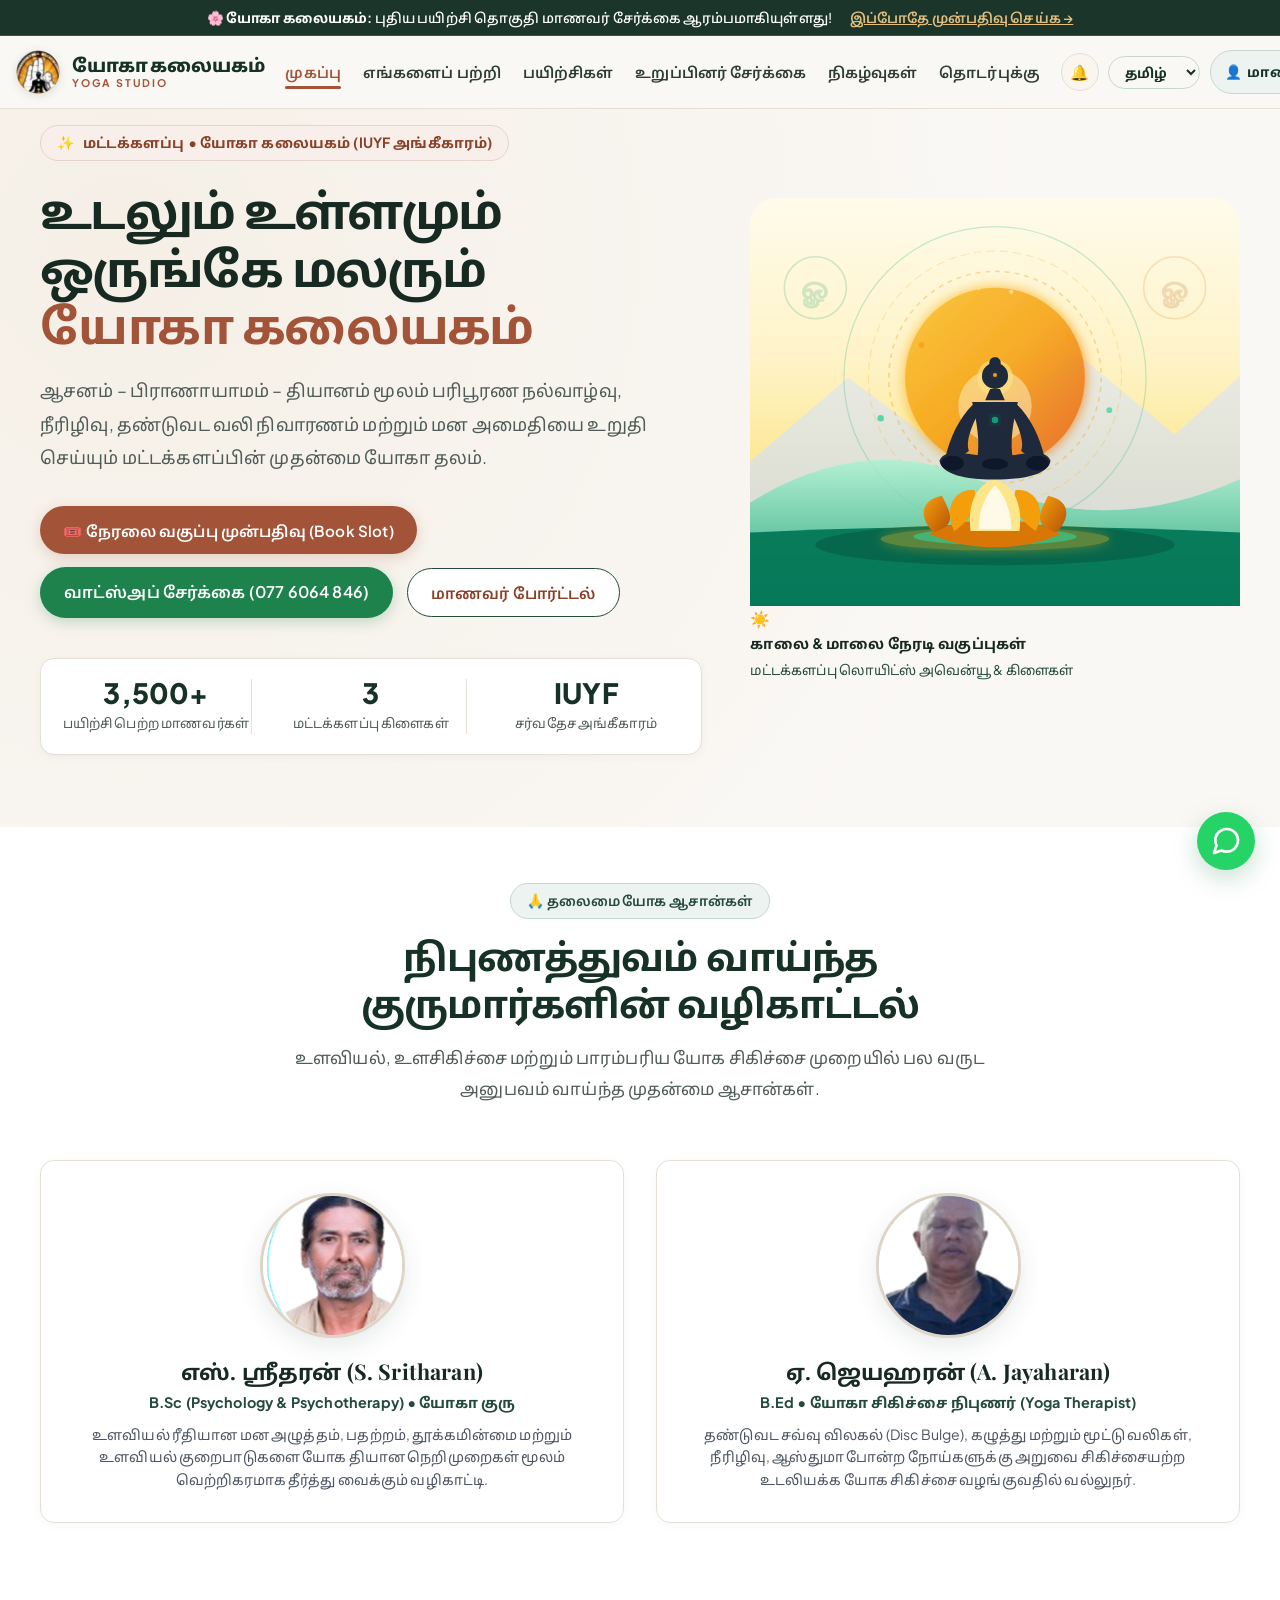
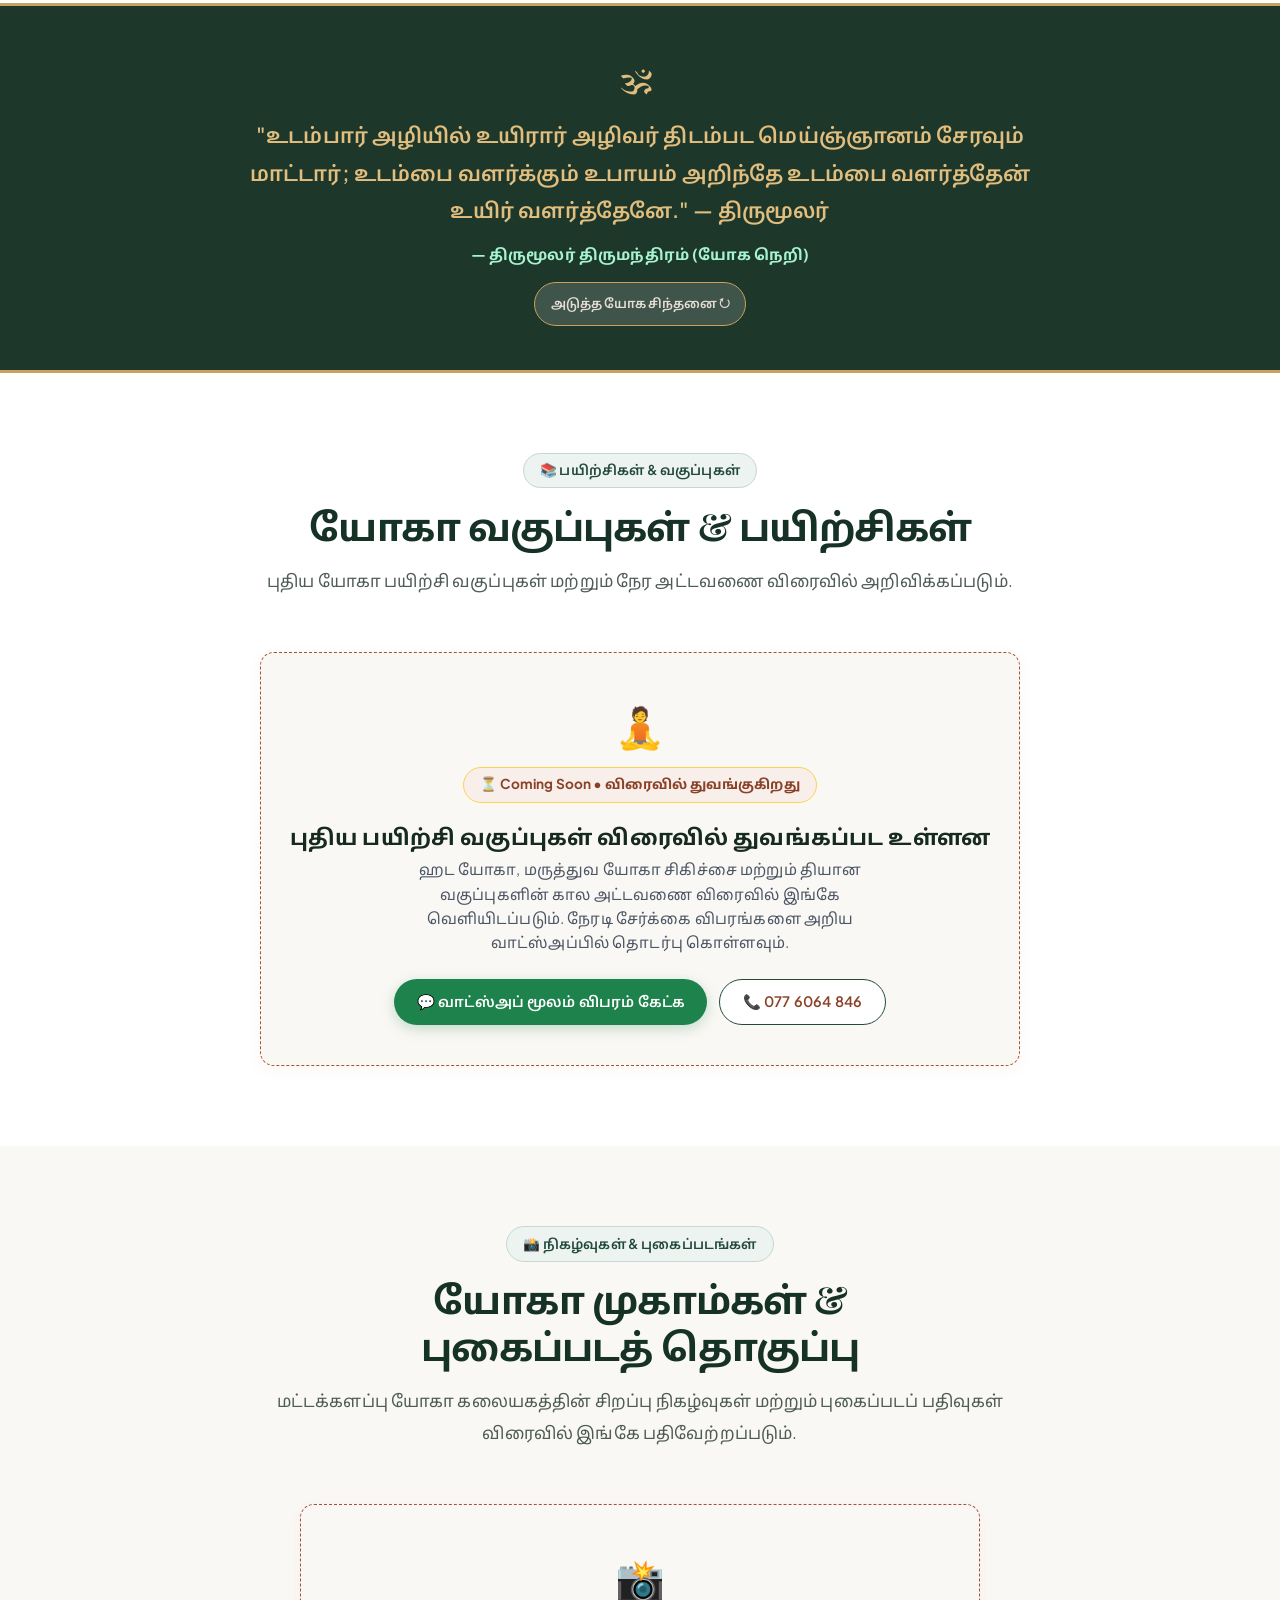
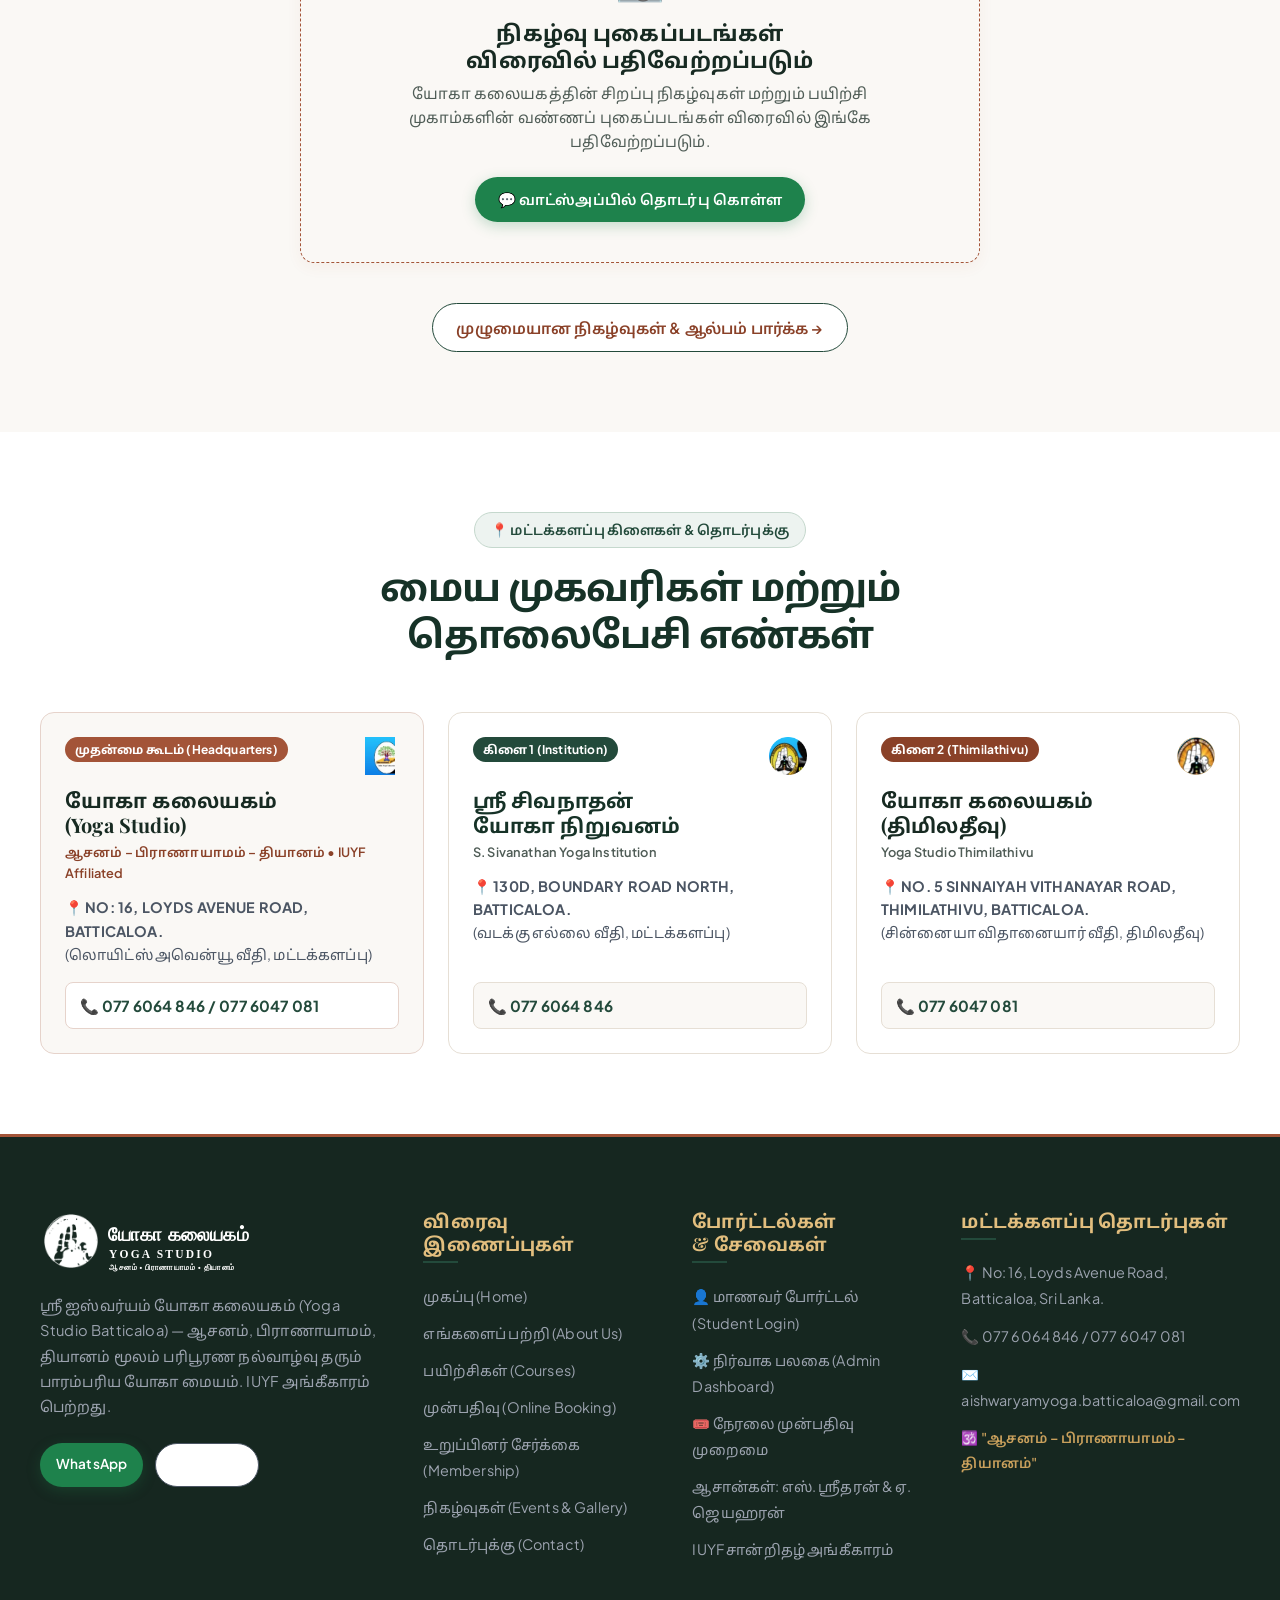
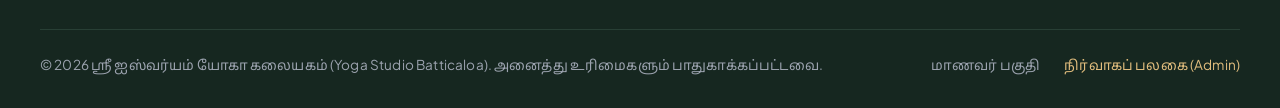
==== index.html @ 2f147690 "Remove interactive Pranayama breathing guide and benefits section from home page" ====
<!DOCTYPE html>
<html lang="ta">
<head>
  <meta charset="UTF-8">
  <meta name="viewport" content="width=device-width, initial-scale=1.0">
  <title>யோகா கலையகம் | Yoga Studio Batticaloa | Sri Lanka</title>
  <meta name="description" content="ஸ்ரீ ஐஸ்வர்யம் யோகா கலையகம் (Yoga Studio) - ஆசனம், பிராணாயாமம், தியானம். மட்டக்களப்பு, இலங்கை. IUYF அங்கீகாரம் பெற்றது.">
  <meta name="keywords" content="Yoga Studio Batticaloa, யோகா கலையகம், Aishwaryam Yoga, மட்டக்களப்பு யோகா, Jayaharan, Sritharan, Asana, Pranayama, Dhyana, Yoga Sri Lanka, Batticaloa Yoga Centre">
  <meta name="author" content="Yoga Studio Batticaloa">
  <meta name="robots" content="index, follow">
  <link rel="canonical" href="https://yogastudio-batticaloa.lk/">

  <!-- Open Graph / Facebook / WhatsApp Rich Link Preview -->
  <meta property="og:type" content="website">
  <meta property="og:site_name" content="யோகா கலையகம் | Yoga Studio Batticaloa">
  <meta property="og:title" content="யோகா கலையகம் (Yoga Studio) • ஆசனம் – பிராணாயாமம் – தியானம்">
  <meta property="og:description" content="மட்டக்களப்பின் முதன்மை யோகா தலம். தலைமை ஆசான்கள் எஸ். ஸ்ரீதரன் & ஏ. ஜெயஹரன் வழிகாட்டல். IUYF அங்கீகாரம் பெற்றது. வாட்ஸ்அப்: 077 6064 846.">
  <meta property="og:image" content="assets/images/logo_kalaiyagam.png">
  <meta property="og:image:width" content="1024">
  <meta property="og:image:height" content="409">
  <meta property="og:image:alt" content="Yoga Studio Batticaloa Banner">
  <meta property="og:locale" content="ta_LK">
  <meta property="og:locale:alternate" content="en_US">
  <meta property="og:locale:alternate" content="si_LK">

  <!-- Twitter Card Meta -->
  <meta name="twitter:card" content="summary_large_image">
  <meta name="twitter:title" content="யோகா கலையகம் | Yoga Studio Batticaloa">
  <meta name="twitter:description" content="ஆசனம் – பிராணாயாமம் – தியானம் • Batticaloa, Sri Lanka • IUYF Affiliated">
  <meta name="twitter:image" content="assets/images/logo_kalaiyagam.png">

  <!-- Multi-language Alternate Links (hreflang) -->
  <link rel="alternate" hreflang="ta" href="index.html?lang=ta">
  <link rel="alternate" hreflang="en" href="index.html?lang=en">
  <link rel="alternate" hreflang="si" href="index.html?lang=si">
  <link rel="alternate" hreflang="x-default" href="index.html">

  <!-- Favicons and Mobile Icons -->
  <link rel="icon" type="image/svg+xml" href="assets/images/logo.svg">
  <link rel="apple-touch-icon" href="assets/images/icons/icon-192.png">
  <link rel="manifest" href="manifest.json">
  <meta name="apple-mobile-web-app-capable" content="yes">
  <meta name="apple-mobile-web-app-status-bar-style" content="black-translucent">
  <meta name="apple-mobile-web-app-title" content="யோகா கலையகம்">
  <meta name="theme-color" content="#234A3B">

  <!-- Schema.org JSON-LD Structured Data for Local Business SEO & Google Maps -->
  <script type="application/ld+json">
  {
    "@context": "https://schema.org",
    "@type": "HealthAndBeautyBusiness",
    "name": "யோகா கலையகம் (Yoga Studio / Aishwaryam Yoga)",
    "alternateName": "Aishwaryam Yoga Kalaiyagam",
    "image": "assets/images/logo_kalaiyagam.png",
    "logo": "assets/images/logo.svg",
    "description": "ஆசனம் – பிராணாயாமம் – தியானம் • Batticaloa, Sri Lanka • IUYF Affiliated Yoga & Therapy Centre",
    "telephone": ["+94776064846", "+94776047081"],
    "address": {
      "@type": "PostalAddress",
      "streetAddress": "No: 16, Loyds Avenue Road",
      "addressLocality": "Batticaloa",
      "addressRegion": "Eastern Province",
      "addressCountry": "LK"
    },
    "geo": {
      "@type": "GeoCoordinates",
      "latitude": 7.716335,
      "longitude": 81.696144
    },
    "openingHoursSpecification": [
      {
        "@type": "OpeningHoursSpecification",
        "dayOfWeek": ["Monday", "Tuesday", "Wednesday", "Thursday", "Friday", "Saturday"],
        "opens": "05:30",
        "closes": "20:30"
      }
    ],
    "founder": [
      {
        "@type": "Person",
        "name": "S. Sritharan (B.Sc)",
        "jobTitle": "Psychology & Psychotherapy, Yoga Guru"
      },
      {
        "@type": "Person",
        "name": "A. Jayaharan (B.Ed)",
        "jobTitle": "Yoga Therapist"
      }
    ],
    "priceRange": "$$"
  }
  </script>

  <link rel="stylesheet" href="assets/css/style.css">
</head>
<body>

  <!-- Top Announcement Bar -->
  <div class="top-notice-bar">
    <span id="dynamicTopNotice">🌸 <strong>யோகா கலையகம்:</strong> புதிய பயிற்சி தொகுதி மாணவர் சேர்க்கை ஆரம்பமாகியுள்ளது!</span>
    <a href="booking.html" data-ta="இப்போதே முன்பதிவு செய்க →" data-en="Book Online Slot →" data-si="ඔන්ලයින් වෙන්කරවා ගන්න →">இப்போதே முன்பதிவு செய்க →</a>
  </div>

  <!-- Main Navigation Header -->
  <header class="main-header">
    <div class="container nav-container">
      <a href="index.html" class="site-logo" aria-label="யோகா கலையகம் - முகப்பு">
        <img src="assets/images/logo_kalaiyagam.png" alt="யோகா கலையகம் லோகோ" class="logo-emblem">
        <div class="logo-text-block">
          <span class="logo-title" data-ta="யோகா கலையகம்" data-en="Yoga Studio" data-si="යෝග කලායතනය">யோகா கலையகம்</span>
          <span class="logo-subtitle">YOGA STUDIO</span>
        </div>
      </a>

      <!-- Navigation -->
      <nav>
        <ul class="nav-menu">
          <li><a href="index.html" class="nav-link active" data-ta="முகப்பு" data-en="Home" data-si="මුල් පිටුව">முகப்பு</a></li>
          <li><a href="about.html" class="nav-link" data-ta="எங்களைப் பற்றி" data-en="About Us" data-si="අප ගැන">எங்களைப் பற்றி</a></li>
          <li><a href="courses.html" class="nav-link" data-ta="பயிற்சிகள்" data-en="Courses" data-si="පාඨමාලා">பயிற்சிகள்</a></li>
          <li><a href="membership.html" class="nav-link" data-ta="உறுப்பினர் சேர்க்கை" data-en="Membership" data-si="සාමාජිකත්වය">உறுப்பினர் சேர்க்கை</a></li>
          <li><a href="events.html" class="nav-link" data-ta="நிகழ்வுகள்" data-en="Events & Gallery" data-si="සිදුවීම් සහ ඡායාරූප">நிகழ்வுகள்</a></li>
          <li><a href="contact.html" class="nav-link" data-ta="தொடர்புக்கு" data-en="Contact" data-si="අප අමතන්න">தொடர்புக்கு</a></li>
        </ul>
      </nav>

      <!-- Action Items: Audio Bell, Trilingual Switcher, Student Portal -->
      <div class="nav-actions">
        <!-- Sacred Singing Bowl Audio Bell -->
        <button id="meditationChimeBtn" class="audio-chime-btn" title="புனித யோக மணி நாதம் ஒலிக்க / Ring Meditative Chime" aria-label="Meditative Bell">
          🔔
        </button>

        <!-- Trilingual Switcher (Tamil, English, Sinhala) -->
        <select id="langSelect" class="lang-select-box" aria-label="Select Language">
          <option value="ta">தமிழ்</option>
          <option value="en">English</option>
          <option value="si">සිංහල</option>
        </select>

        <!-- Student Portal Quick Link -->
        <a href="student-portal.html" class="btn-student-nav">
          <span>👤</span> <span data-ta="மாணவர்" data-en="Student" data-si="ශිෂ්‍ය">மாணவர்</span>
        </a>

        <!-- Primary CTA Button -->
        <a href="booking.html" class="btn-primary nav-booking-cta" data-ta="முன்பதிவு" data-en="Book Slot" data-si="වෙන්කරන්න">
          முன்பதிவு
        </a>

        <!-- Mobile Hamburger Toggle -->
        <button class="mobile-nav-toggle" aria-label="Toggle Menu">☰</button>
      </div>
    </div>
  </header>

  <!-- Grand Hero Section -->
  <section class="hero-section" style="padding-top: 1rem;">
    <div class="container hero-grid">
      <div class="hero-content">
        <div class="hero-welcome-tag">
          <span>✨</span>
          <span data-ta="மட்டக்களப்பு • யோகா கலையகம் (IUYF அங்கீகாரம்)" data-en="Batticaloa • Yoga Studio (IUYF Affiliated)" data-si="මඩකලපුව • යෝග කලායතනය (IUYF අනුබද්ධිතයි)">
            மட்டக்களப்பு • யோகா கலையகம் (IUYF அங்கீகாரம்)
          </span>
        </div>
        
        <h1 class="hero-heading">
          உடலும் உள்ளமும் ஒருங்கே மலரும் <span class="highlight">யோகா கலையகம்</span>
        </h1>

        <p class="hero-subtext" data-ta="ஆசனம் – பிராணாயாமம் – தியானம் மூலம் பரிபூரண நல்வாழ்வு, நீரிழிவு, தண்டுவட வலி நிவாரணம் மற்றும் மன அமைதியை உறுதி செய்யும் மட்டக்களப்பின் முதன்மை யோகா தலம்." data-en="Experience holistic health, spinal therapy, mental tranquility, and vitality through traditional Asana, Pranayama, and Dhyana under the guidance of certified gurus." data-si="ආසන - ප්‍රාණායාම - ධ්‍යාන තුළින් පරිපූර්ණ සෞඛ්‍යය, කොඳු ඇට පෙළේ සුවය සහ මානසික සැනසීම ලබාදෙන මඩකලපුවේ ප්‍රමුඛතම යෝග කේන්ද්‍රය.">
          ஆசனம் – பிராணாயாமம் – தியானம் மூலம் பரிபூரண நல்வாழ்வு, நீரிழிவு, தண்டுவட வலி நிவாரணம் மற்றும் மன அமைதியை உறுதி செய்யும் மட்டக்களப்பின் முதன்மை யோகா தலம்.
        </p>

        <div class="hero-cta-group">
          <a href="booking.html" class="btn-primary" data-ta="🎟️ நேரலை வகுப்பு முன்பதிவு (Book Slot)" data-en="🎟️ Book a Session Slot" data-si="🎟️ පන්ති වෙන්කරවා ගන්න">
            🎟️ நேரலை வகுப்பு முன்பதிவு (Book Slot)
          </a>
          <a href="https://wa.me/94776064846?text=வணக்கம்%20யோகா%20கலையகம்,%20நான்%20வகுப்பில்%20சேர%20விரும்புகிறேன்." target="_blank" class="btn-whatsapp">
            வாட்ஸ்அப் சேர்க்கை (077 6064 846)
          </a>
          <a href="student-portal.html" class="btn-secondary" data-ta="மாணவர் போர்ட்டல்" data-en="Student Portal" data-si="ශිෂ්‍ය පිවිසුම">
            மாணவர் போர்ட்டல்
          </a>
        </div>

        <!-- Trust Statistics Strip -->
        <div class="hero-stats-strip">
          <div class="stat-item">
            <div class="stat-num">3,500+</div>
            <div class="stat-label" data-ta="பயிற்சி பெற்ற மாணவர்கள்" data-en="Trained Students" data-si="පුහුණු වූ සිසුන්">பயிற்சி பெற்ற மாணவர்கள்</div>
          </div>
          <div class="stat-item">
            <div class="stat-num">3</div>
            <div class="stat-label" data-ta="மட்டக்களப்பு கிளைகள்" data-en="Batticaloa Centres" data-si="මඩකලපුවේ මධ්‍යස්ථාන">மட்டக்களப்பு கிளைகள்</div>
          </div>
          <div class="stat-item">
            <div class="stat-num">IUYF</div>
            <div class="stat-label" data-ta="சர்வதேச அங்கீகாரம்" data-en="Global Accreditation" data-si="ජාත්‍යන්තර අනුබද්ධතාව">சர்வதேச அங்கீகாரம்</div>
          </div>
        </div>
      </div>

      <!-- Hero Visual Card -->
      <div class="hero-visual-card">
        <img src="assets/images/hero-illustration.svg" alt="சூரிய நமஸ்காரம்" class="animate-float">
        <div class="hero-floating-pill">
          <div class="pill-icon">☀️</div>
          <div>
            <strong style="display:block; font-size:0.9rem; color: #172A22;">காலை & மாலை நேரடி வகுப்புகள்</strong>
            <small style="color: #234A3B;">மட்டக்களப்பு லொயிட்ஸ் அவென்யூ & கிளைகள்</small>
          </div>
        </div>
      </div>
    </div>
  </section>

  <!-- Gurus Section (A. Jayaharan & S. Sritharan) -->
  <section class="section" style="background: #FFFFFF; padding-top: 3.5rem;">
    <div class="container">
      <div class="section-title-wrap">
        <div class="sub-badge" data-ta="🙏 தலைமை யோக ஆசான்கள்" data-en="🙏 Revered Masters & Gurus" data-si="🙏 ප්‍රවීණ යෝග ගුරු මණ්ඩලය">🙏 தலைமை யோக ஆசான்கள்</div>
        <h2 class="section-title" data-ta="நிபுணத்துவம் வாய்ந்த குருமார்களின் வழிகாட்டல்" data-en="Master Guided Yogic Excellence" data-si="ප්‍රවීණ ගුරු මගපෙන්වීම">நிபுணத்துவம் வாய்ந்த குருமார்களின் வழிகாட்டல்</h2>
        <p class="section-desc" data-ta="உளவியல், உளசிகிச்சை மற்றும் பாரம்பரிய யோக சிகிச்சை முறையில் பல வருட அனுபவம் வாய்ந்த முதன்மை ஆசான்கள்." data-en="Mentored by dedicated specialists in psychological wellness, physiotherapy, and classical yoga science." data-si="මනෝවිද්‍යාත්මක සුවතාවය සහ සම්ප්‍රදායික යෝග චිකිත්සාව පිළිබඳ ප්‍රවීණ ගුරුභවතුන්.">
          உளவியல், உளசிகிச்சை மற்றும் பாரம்பரிய யோக சிகிச்சை முறையில் பல வருட அனுபவம் வாய்ந்த முதன்மை ஆசான்கள்.
        </p>
      </div>

      <div class="gurus-grid">
        <!-- Guru 1: S. Sritharan -->
        <div class="guru-profile-card">
          <img src="assets/images/sritharan.jpg?v=2" alt="S. Sritharan Yoga Guru" class="guru-avatar-circle" onerror="this.src='assets/images/guru.svg'">
          <h3 class="guru-name">எஸ். ஸ்ரீதரன் (S. Sritharan)</h3>
          <div class="guru-deg">B.Sc (Psychology &amp; Psychotherapy) • யோகா குரு</div>
          <p class="guru-bio" data-ta="உளவியல் ரீதியான மன அழுத்தம், பதற்றம், தூக்கமின்மை மற்றும் உளவியல் குறைபாடுகளை யோக தியான நெறிமுறைகள் மூலம் வெற்றிகரமாக தீர்த்து வைக்கும் வழிகாட்டி." data-en="Specialist in mental well-being, mindfulness psychotherapy, and traditional dhyana for holistic health." data-si="මානසික ආතතිය සහ සිතේ සැනසීම සඳහා යෝග ධ්‍යාන උපදේශක.">
            உளவியல் ரீதியான மன அழுத்தம், பதற்றம், தூக்கமின்மை மற்றும் உளவியல் குறைபாடுகளை யோக தியான நெறிமுறைகள் மூலம் வெற்றிகரமாக தீர்த்து வைக்கும் வழிகாட்டி.
          </p>
        </div>

        <!-- Guru 2: A. Jayaharan -->
        <div class="guru-profile-card">
          <img src="assets/images/jayaharan.jpg?v=2" alt="A. Jayaharan Yoga Therapist" class="guru-avatar-circle" onerror="this.src='assets/images/guru.svg'">
          <h3 class="guru-name">ஏ. ஜெயஹரன் (A. Jayaharan)</h3>
          <div class="guru-deg">B.Ed • யோகா சிகிச்சை நிபுணர் (Yoga Therapist)</div>
          <p class="guru-bio" data-ta="தண்டுவட சவ்வு விலகல் (Disc Bulge), கழுத்து மற்றும் மூட்டு வலிகள், நீரிழிவு, ஆஸ்துமா போன்ற நோய்களுக்கு அறுவை சிகிச்சையற்ற உடலியக்க யோக சிகிச்சை வழங்குவதில் வல்லுநர்." data-en="Expert yoga therapist specializing in spinal rehabilitation, joint mobility, sciatica relief, and natural recovery." data-si="කොඳු ඇට පෙළේ වේදනා, සන්ධි වේදනා සහ ශාරීරික රෝග සඳහා යෝග චිකිත්සක විශේෂඥ.">
            தண்டுவட சவ்வு விலகல் (Disc Bulge), கழுத்து மற்றும் மூட்டு வலிகள், நீரிழிவு, ஆஸ்துமா போன்ற நோய்களுக்கு அறுவை சிகிச்சையற்ற உடலியக்க யோக சிகிச்சை வழங்குவதில் வல்லுநர்.
          </p>
        </div>
      </div>
    </div>
  </section>

  <!-- Tirumandiram Quote Banner -->
  <section class="tirumandiram-banner">
    <div class="container">
      <div style="font-size: 2.2rem; color: #E2BE7E; margin-bottom: 0.5rem;">ॐ</div>
      <blockquote class="quote-tamil-text" id="dailyQuoteText">
        "உடம்பார் அழியில் உயிரார் அழிவர் திடம்பட மெய்ஞ்ஞானம் சேரவும் மாட்டார்;<br>
        உடம்பை வளர்க்கும் உபாயம் அறிந்தே உடம்பை வளர்த்தேன் உயிர் வளர்த்தேனே."
      </blockquote>
      <div style="font-size: 0.95rem; color: #A7F3D0; font-weight: 700;">
        — திருமூலர் திருமந்திரம் (யோக நெறி)
      </div>
      <div style="margin-top: 1rem;">
        <button id="refreshQuoteBtn" class="btn-secondary" style="padding: 0.35rem 0.95rem; font-size: 0.8rem; background: rgba(255,255,255,0.15); color: #E5DDD3; border-color: #C9A05C;">
          அடுத்த யோக சிந்தனை ↻
        </button>
      </div>
    </div>
  </section>

  <!-- Popular Yoga Programs / Courses Coming Soon Showcase -->
  <section class="section" id="courses" style="background: #FFFFFF;">
    <div class="container" style="max-width: 800px;">
      <div class="section-title-wrap">
        <div class="sub-badge">📚 பயிற்சிகள் &amp; வகுப்புகள்</div>
        <h2 class="section-title" data-ta="யோகா வகுப்புகள் &amp; பயிற்சிகள்" data-en="Yoga Courses &amp; Curriculum" data-si="යෝග පාඨමාලා">
          யோகா வகுப்புகள் &amp; பயிற்சிகள்
        </h2>
        <p class="section-desc" data-ta="புதிய யோகா பயிற்சி வகுப்புகள் மற்றும் நேர அட்டவணை விரைவில் அறிவிக்கப்படும்." data-en="New yoga batches and schedules will be announced soon." data-si="නව යෝග පාඨමාලා සහ කාලසටහන ළඟදීම ප්‍රකාශයට පත් කෙරේ.">
          புதிய யோகா பயிற்சி வகுப்புகள் மற்றும் நேர அட்டவணை விரைவில் அறிவிக்கப்படும்.
        </p>
      </div>

      <div style="background: #FAF8F5; border: 1.5px dashed #A35438; border-radius: var(--radius-md); padding: 2.5rem 1.5rem; text-align: center; box-shadow: 0 4px 15px rgba(217,119,6,0.06);">
        <div style="font-size: 2.5rem; margin-bottom: 0.5rem;">🧘</div>
        <div class="cs-pill-badge" data-ta="⏳ Coming Soon • விரைவில் துவங்குகிறது" data-en="⏳ Coming Soon" data-si="⏳ ළඟදීම ආරම්භ වේ">
          ⏳ Coming Soon • விரைவில் துவங்குகிறது
        </div>
        <h3 style="color: #172A22; font-size: 1.35rem; margin-bottom: 0.5rem;" data-ta="புதிய பயிற்சி வகுப்புகள் விரைவில் துவங்கப்பட உள்ளன" data-en="New Yoga Batches Opening Soon" data-si="නව යෝග පන්ති ළඟදීම ආරම්භ වේ">
          புதிய பயிற்சி வகுப்புகள் விரைவில் துவங்கப்பட உள்ளன
        </h3>
        <p style="color: #4B5563; font-size: 0.95rem; line-height: 1.6; max-width: 540px; margin: 0 auto 1.5rem;" data-ta="ஹட யோகா, மருத்துவ யோகா சிகிச்சை மற்றும் தியான வகுப்புகளின் கால அட்டவணை விரைவில் இங்கே வெளியிடப்படும். நேரடி சேர்க்கை விபரங்களை அறிய வாட்ஸ்அப்பில் தொடர்பு கொள்ளவும்." data-en="Class schedules for Hatha Yoga, Therapy Yoga, and Meditation will be published here soon. Contact us on WhatsApp for admission inquiries." data-si="යෝග පන්ති කාලසටහන ඉක්මනින් මෙහි පළ කෙරේ. විස්තර සඳහා WhatsApp මඟින් සම්බන්ධ වන්න.">
          ஹட யோகா, மருத்துவ யோகா சிகிச்சை மற்றும் தியான வகுப்புகளின் கால அட்டவணை விரைவில் இங்கே வெளியிடப்படும். நேரடி சேர்க்கை விபரங்களை அறிய வாட்ஸ்அப்பில் தொடர்பு கொள்ளவும்.
        </p>
        <div style="display: flex; gap: 0.75rem; justify-content: center; flex-wrap: wrap;">
          <a href="https://wa.me/94776064846?text=வணக்கம்,%20யோகா%20வகுப்புகள்%20பற்றி%20அறிய%20விரும்புகிறேன்." target="_blank" class="btn-whatsapp" style="padding: 0.65rem 1.4rem; font-size: 0.9rem; border-radius: 999px;">
            💬 வாட்ஸ்அப் மூலம் விபரம் கேட்க
          </a>
          <a href="tel:+94776064846" class="btn-secondary" style="padding: 0.65rem 1.4rem; font-size: 0.9rem; border-radius: 999px;">
            📞 077 6064 846
          </a>
        </div>
      </div>
    </div>
  </section>

  <!-- Dynamic Events & Photo Gallery Showcase -->
  <section class="section" id="events" style="background: #FAF8F5;">
    <div class="container">
      <div class="section-title-wrap">
        <div class="sub-badge">📸 நிகழ்வுகள் & புகைப்படங்கள்</div>
        <h2 class="section-title" data-ta="யோகா முகாம்கள் & புகைப்படத் தொகுப்பு" data-en="Events, Camps & Photo Gallery" data-si="සිදුවීම් සහ ඡායාරූප එකතුව">
          யோகா முகாம்கள் & புகைப்படத் தொகுப்பு
        </h2>
        <p class="section-desc" data-ta="மட்டக்களப்பு யோகா கலையகத்தின் சிறப்பு நிகழ்வுகள் மற்றும் புகைப்படப் பதிவுகள் விரைவில் இங்கே பதிவேற்றப்படும்." data-en="Special event memories and photographs will be uploaded here soon." data-si="විශේෂ සිදුවීම් මතකයන් සහ ඡායාරූප ඉක්මනින් මෙහි උඩුගත කෙරේ.">மட்டக்களப்பு யோகா கலையகத்தின் சிறப்பு நிகழ்வுகள் மற்றும் புகைப்படப் பதிவுகள் விரைவில் இங்கே பதிவேற்றப்படும்.</p>
      </div>

      <!-- Dynamic Gallery Grid Container (Populated dynamically) -->
      <div id="dynamicGalleryGrid"></div>

      <div style="text-align: center; margin-top: 2.5rem;">
        <a href="events.html" class="btn-secondary" data-ta="முழுமையான நிகழ்வுகள் & ஆல்பம் பார்க்க →" data-en="View All Events & Albums →" data-si="සියලු සිදුවීම් බලන්න →">
          முழுமையான நிகழ்வுகள் & ஆல்பம் பார்க்க →
        </a>
      </div>
    </div>
  </section>

  <!-- Lightbox Modal -->
  <div id="galleryLightbox" class="lightbox-modal">
    <div class="lightbox-content">
      <button id="lightboxClose" class="lightbox-close">✕</button>
      <img id="lightboxImg" src="" alt="Gallery Image" style="width: 100%; max-height: 520px; object-fit: contain; background: #0F172A;">
      <div style="padding: 1.5rem; background: #FFFFFF;">
        <h3 id="lightboxTitle" style="font-size: 1.25rem; color: #172A22; margin-bottom: 0.35rem;">நிகழ்வு தலைப்பு</h3>
        <p id="lightboxMeta" style="font-size: 0.9rem; color: #234A3B;">விபரம் மற்றும் இடம்</p>
      </div>
    </div>
  </div>

  <!-- Contact & Batticaloa Branches Strip -->
  <section class="section" id="contact" style="background: #FFFFFF;">
    <div class="container">
      <div class="section-title-wrap">
        <div class="sub-badge">📍 மட்டக்களப்பு கிளைகள் & தொடர்புக்கு</div>
        <h2 class="section-title">மைய முகவரிகள் மற்றும் தொலைபேசி எண்கள்</h2>
      </div>

      <div style="display: grid; grid-template-columns: repeat(auto-fit, minmax(290px, 1fr)); gap: 1.5rem;">
        <!-- Main Centre -->
        <div style="background: #FAF8F5; border: 1.5px solid #E6D3CB; border-radius: var(--radius-md); padding: 1.5rem; position: relative; display: flex; flex-direction: column; justify-content: space-between;">
          <div>
            <div style="display: flex; justify-content: space-between; align-items: flex-start; margin-bottom: 0.75rem;">
              <span style="background: #A35438; color:#FFF; font-size: 0.75rem; font-weight: 700; padding: 3px 10px; border-radius: 999px;">முதன்மை கூடம் (Headquarters)</span>
              <img src="assets/images/iuyf_logo.png" alt="IUYF" style="width: 38px; height: 38px; object-fit: contain;">
            </div>
            <h3 style="font-size: 1.25rem; color: #172A22; margin: 0 0 0.35rem 0;">யோகா கலையகம் (Yoga Studio)</h3>
            <div style="font-size: 0.8rem; color: #8A4128; font-weight: 600; margin-bottom: 0.75rem;">ஆசனம் – பிராணாயாமம் – தியானம் • IUYF Affiliated</div>
            <p style="font-size: 0.9rem; color: #4B5563; line-height: 1.6; margin-bottom: 1rem;">
              📍 <strong>NO: 16, LOYDS AVENUE ROAD, BATTICALOA.</strong><br>
              (லொயிட்ஸ் அவென்யூ வீதி, மட்டக்களப்பு)
            </p>
          </div>
          <div style="font-size: 0.95rem; font-weight: 700; color: #234A3B; background: #FFFFFF; padding: 0.65rem 0.85rem; border-radius: var(--radius-sm); border: 1px solid #E6D3CB;">
            📞 <a href="tel:+94776064846" style="color: #234A3B;">077 6064 846</a> / <a href="tel:+94776047081" style="color: #234A3B;">077 6047 081</a>
          </div>
        </div>

        <!-- Branch 1 -->
        <div style="background: #FFFFFF; border: 1.5px solid #E6DFD5; border-radius: var(--radius-md); padding: 1.5rem; position: relative; display: flex; flex-direction: column; justify-content: space-between;">
          <div>
            <div style="display: flex; justify-content: space-between; align-items: flex-start; margin-bottom: 0.75rem;">
              <span style="background: #234A3B; color:#FFF; font-size: 0.75rem; font-weight: 700; padding: 3px 10px; border-radius: 999px;">கிளை 1 (Institution)</span>
              <img src="assets/images/logo_institution.png" alt="Sivanathan Yoga Institution" style="width: 38px; height: 38px; object-fit: contain;">
            </div>
            <h3 style="font-size: 1.25rem; color: #163227; margin: 0 0 0.35rem 0;">ஸ்ரீ சிவநாதன் யோகா நிறுவனம்</h3>
            <div style="font-size: 0.8rem; color: #4F5C56; font-weight: 600; margin-bottom: 0.75rem;">S. Sivanathan Yoga Institution</div>
            <p style="font-size: 0.9rem; color: #4B5563; line-height: 1.6; margin-bottom: 1rem;">
              📍 <strong>130D, BOUNDARY ROAD NORTH, BATTICALOA.</strong><br>
              (வடக்கு எல்லை வீதி, மட்டக்களப்பு)
            </p>
          </div>
          <div style="font-size: 0.95rem; font-weight: 700; color: #234A3B; background: #FAF8F5; padding: 0.65rem 0.85rem; border-radius: var(--radius-sm); border: 1px solid #E6DFD5;">
            📞 <a href="tel:+94776064846" style="color: #234A3B;">077 6064 846</a>
          </div>
        </div>

        <!-- Branch 2 -->
        <div style="background: #FFFFFF; border: 1.5px solid #E6DFD5; border-radius: var(--radius-md); padding: 1.5rem; position: relative; display: flex; flex-direction: column; justify-content: space-between;">
          <div>
            <div style="display: flex; justify-content: space-between; align-items: flex-start; margin-bottom: 0.75rem;">
              <span style="background: #8A4128; color:#FFF; font-size: 0.75rem; font-weight: 700; padding: 3px 10px; border-radius: 999px;">கிளை 2 (Thimilathivu)</span>
              <img src="assets/images/logo_kalaiyagam.png" alt="Yoga Kalaiyagam" style="width: 38px; height: 38px; object-fit: contain;">
            </div>
            <h3 style="font-size: 1.25rem; color: #172A22; margin: 0 0 0.35rem 0;">யோகா கலையகம் (திமிலதீவு)</h3>
            <div style="font-size: 0.8rem; color: #4F5C56; font-weight: 600; margin-bottom: 0.75rem;">Yoga Studio Thimilathivu</div>
            <p style="font-size: 0.9rem; color: #4B5563; line-height: 1.6; margin-bottom: 1rem;">
              📍 <strong>NO. 5 SINNAIYAH VITHANAYAR ROAD, THIMILATHIVU, BATTICALOA.</strong><br>
              (சின்னையா விதானையார் வீதி, திமிலதீவு)
            </p>
          </div>
          <div style="font-size: 0.95rem; font-weight: 700; color: #234A3B; background: #FAF8F5; padding: 0.65rem 0.85rem; border-radius: var(--radius-sm); border: 1px solid #E6DFD5;">
            📞 <a href="tel:+94776047081" style="color: #234A3B;">077 6047 081</a>
          </div>
        </div>
      </div>
    </div>
  </section>

  <!-- Main Footer -->
  <footer class="main-footer">
    <div class="container">
      <div class="footer-grid">
        <div>
          <div style="display: flex; align-items: center; gap: 0.75rem; margin-bottom: 1.25rem;">
            <img src="assets/images/logo.svg" alt="யோகா கலையகம்" height="50" style="filter: brightness(0) invert(1);">
          </div>
          <p style="font-size: 0.92rem; color: #9CA3AF; line-height: 1.7; margin-bottom: 1.5rem;">
            ஸ்ரீ ஐஸ்வர்யம் யோகா கலையகம் (Yoga Studio Batticaloa) — ஆசனம், பிராணாயாமம், தியானம் மூலம் பரிபூரண நல்வாழ்வு தரும் பாரம்பரிய யோகா மையம். IUYF அங்கீகாரம் பெற்றது.
          </p>
          <div style="display: flex; gap: 0.75rem;">
            <a href="https://wa.me/94776064846" class="btn-whatsapp" style="padding: 0.4rem 1rem; font-size: 0.85rem;">WhatsApp</a>
            <a href="tel:+94776064846" class="btn-secondary" style="padding: 0.4rem 1rem; font-size: 0.85rem; border-color: #4B5563; color: #FFFFFF;">அழைக்க</a>
          </div>
        </div>

        <div>
          <h4 class="footer-col-title">விரைவு இணைப்புகள்</h4>
          <ul class="footer-links">
            <li><a href="index.html">முகப்பு (Home)</a></li>
            <li><a href="about.html">எங்களைப் பற்றி (About Us)</a></li>
            <li><a href="courses.html">பயிற்சிகள் (Courses)</a></li>
            <li><a href="booking.html">முன்பதிவு (Online Booking)</a></li>
            <li><a href="membership.html">உறுப்பினர் சேர்க்கை (Membership)</a></li>
            <li><a href="events.html">நிகழ்வுகள் (Events & Gallery)</a></li>
            <li><a href="contact.html">தொடர்புக்கு (Contact)</a></li>
          </ul>
        </div>

        <div>
          <h4 class="footer-col-title">போர்ட்டல்கள் & சேவைகள்</h4>
          <ul class="footer-links">
            <li><a href="student-portal.html">👤 மாணவர் போர்ட்டல் (Student Login)</a></li>
            <li><a href="admin.html">⚙️ நிர்வாக பலகை (Admin Dashboard)</a></li>
            <li><a href="booking.html">🎟️ நேரலை முன்பதிவு முறைமை</a></li>
            <li><a href="about.html#gurus">ஆசான்கள்: எஸ். ஸ்ரீதரன் & ஏ. ஜெயஹரன்</a></li>
            <li><a href="about.html#iuyf">IUYF சான்றிதழ் அங்கீகாரம்</a></li>
          </ul>
        </div>

        <div>
          <h4 class="footer-col-title">மட்டக்களப்பு தொடர்புகள்</h4>
          <p style="font-size: 0.9rem; color: #9CA3AF; margin-bottom: 0.75rem;">
            📍 No: 16, Loyds Avenue Road, Batticaloa, Sri Lanka.
          </p>
          <p style="font-size: 0.9rem; color: #9CA3AF; margin-bottom: 0.75rem;">
            📞 077 6064 846 / 077 6047 081
          </p>
          <p style="font-size: 0.9rem; color: #9CA3AF; margin-bottom: 0.75rem;">
            ✉️ aishwaryamyoga.batticaloa@gmail.com
          </p>
          <p style="font-size: 0.85rem; color: #C9A05C; font-weight: 600;">
            🕉️ "ஆசனம் – பிராணாயாமம் – தியானம்"
          </p>
        </div>
      </div>

      <div class="footer-bottom-strip">
        <div>
          © 2026 ஸ்ரீ ஐஸ்வர்யம் யோகா கலையகம் (Yoga Studio Batticaloa). அனைத்து உரிமைகளும் பாதுகாக்கப்பட்டவை.
        </div>
        <div style="display: flex; gap: 1.5rem;">
          <a href="student-portal.html" style="color: #9CA3AF;">மாணவர் பகுதி</a>
          <a href="admin.html" style="color: #E2BE7E;">நிர்வாகப் பலகை (Admin)</a>
        </div>
      </div>
    </div>
  </footer>

  <!-- Floating WhatsApp Quick Action Button -->
  <a href="https://wa.me/94776064846?text=வணக்கம்%20யோகா%20கலையகம்%20மட்டக்களப்பு,%20நான்%20யோகா%20வகுப்பில்%20சேர%20விரும்புகிறேன்." target="_blank" class="floating-whatsapp" title="வாட்ஸ்அப்பில் உரையாடுங்கள்" aria-label="Chat on WhatsApp">
    <svg width="32" height="32" viewBox="0 0 24 24" fill="none" stroke="currentColor" stroke-width="2" stroke-linecap="round" stroke-linejoin="round">
      <path d="M21 11.5a8.38 8.38 0 0 1-.9 3.8 8.5 8.5 0 0 1-7.6 4.7 8.38 8.38 0 0 1-3.8-.9L3 21l1.9-5.7a8.38 8.38 0 0 1-.9-3.8 8.5 8.5 0 0 1 4.7-7.6 8.38 8.38 0 0 1 3.8-.9h.5a8.48 8.48 0 0 1 8 8v.5z"></path>
    </svg>
  </a>

  <!-- Mobile App Navigation Bottom Bar -->
  <div class="mobile-app-nav">
    <ul class="mobile-app-nav-list">
      <li class="mobile-app-nav-item">
        <a href="index.html" class="active">
          <span class="icon">🏠</span>
          <span>முகப்பு</span>
        </a>
      </li>
      <li class="mobile-app-nav-item">
        <a href="booking.html">
          <span class="icon">🎟️</span>
          <span>முன்பதிவு</span>
        </a>
      </li>
      <li class="mobile-app-nav-item">
        <a href="student-portal.html">
          <span class="icon">👤</span>
          <span>மாணவர்</span>
        </a>
      </li>
      <li class="mobile-app-nav-item">
        <a href="events.html">
          <span class="icon">📸</span>
          <span>நிகழ்வுகள்</span>
        </a>
      </li>
      <li class="mobile-app-nav-item">
        <a href="tel:+94776064846">
          <span class="icon">📞</span>
          <span>அழைக்க</span>
        </a>
      </li>
    </ul>
  </div>

  <!-- Scripts -->
  <script src="assets/js/main.js"></script>
  <script src="assets/js/supabase-config.js"></script>
  <script src="assets/js/cloud-db.js"></script>
  <script src="assets/js/gallery.js"></script>
  <script src="assets/js/pwa.js"></script>
</body>
</html>
---- assets/css/style.css ----
/* ========================================================
   ஸ்ரீ ஐஸ்வர்யம் யோகா கலையகம் - பிரதான வடிவமைப்பு கோப்பு
   Aiswaryam Yoga Kalaiyagam (Yoga Studio) - Trilingual Design System
   Tamil | English | Sinhala
   ======================================================== */

@import url('https://fonts.googleapis.com/css2?family=Mukta+Malar:wght@300;400;500;600;700;800&family=Noto+Sans+Tamil:wght@300;400;500;600;700;800&family=Noto+Sans+Sinhala:wght@300;400;500;600;700;800&family=Playfair+Display:ital,wght@0,500;0,700;1,600&family=Plus+Jakarta+Sans:wght@300;400;500;600;700&display=swap');
@import url('./animations.css');
@import url('./polish.css');

:root {
  /* Human-Crafted Sanctuary Palette (Earthy Forest Moss, Sandalwood & Warm Terracotta) */
  --primary: #234A3B;       /* Noble Forest Moss - Calm & Natural */
  --primary-dark: #163227;  /* Deep Sacred Cypress */
  --primary-light: #EDF3F0; /* Breath of Sage Leaf */
  --secondary: #A35438;     /* Natural Terracotta Clay - Grounded & Human */
  --secondary-light: #F8EFEA;
  --secondary-dark: #8A4128;
  --accent: #A35438;        /* Earthy Clay Warmth */
  --accent-light: #F8EFEA;
  --accent-gold: #C9A05C;   /* Temple Brass Resonance */
  
  --bg-warm: #FAF8F5;       /* Warm Natural Linen / Cotton */
  --bg-card: #FFFFFF;
  --bg-alt: #F3EFE9;        /* Warm Sandalwood / Rice Paper */
  
  --text-main: #172A22;     /* Restful Deep Cedar Slate */
  --text-muted: #4F5C56;    /* Natural Graphite Description */
  --text-light: #7E8D86;
  
  --border-subtle: #E6DFD5; /* Handcrafted Stone Border */
  --shadow-sm: 0 2px 10px rgba(22, 50, 39, 0.04);
  --shadow-md: 0 10px 25px -5px rgba(22, 50, 39, 0.07), 0 6px 12px -4px rgba(0, 0, 0, 0.02);
  --shadow-lg: 0 20px 35px -10px rgba(22, 50, 39, 0.09), 0 2px 6px rgba(0, 0, 0, 0.03);
  
  --font-tamil: 'Noto Sans Tamil', 'Mukta Malar', 'Latha', sans-serif;
  --font-sinhala: 'Noto Sans Sinhala', 'Iskoola Pota', sans-serif;
  --font-heading: 'Playfair Display', 'Noto Sans Tamil', Georgia, serif;
  --font-sans: 'Plus Jakarta Sans', 'Noto Sans Tamil', sans-serif;
  
  --radius-sm: 8px;
  --radius-md: 14px;
  --radius-lg: 22px;
  --radius-full: 9999px;
  --transition: all 0.25s cubic-bezier(0.16, 1, 0.3, 1);
}

/* Base Styles */
* {
  margin: 0;
  padding: 0;
  box-sizing: border-box;
}

html {
  scroll-behavior: smooth;
  font-size: 16px;
}

body {
  font-family: var(--font-sans);
  background-color: var(--bg-warm);
  color: var(--text-main);
  line-height: 1.65;
  overflow-x: hidden;
  -webkit-font-smoothing: antialiased;
}

/* Typography Extensions */
[lang="ta"], .font-tamil {
  font-family: var(--font-tamil);
  letter-spacing: 0.01em;
  line-height: 1.7;
}

[lang="si"], .font-sinhala {
  font-family: var(--font-sinhala);
  letter-spacing: 0.02em;
  line-height: 1.75;
}

h1, h2, h3, h4, .font-serif {
  font-family: var(--font-heading);
  color: var(--primary-dark);
  font-weight: 700;
  line-height: 1.25;
}

p {
  color: var(--text-muted);
}

a {
  text-decoration: none;
  color: inherit;
  transition: var(--transition);
}

img, svg {
  display: block;
  max-width: 100%;
}

button, input, select, textarea {
  font-family: inherit;
}

/* Layout Utilities */
.container {
  width: 100%;
  max-width: 1240px;
  margin-left: auto;
  margin-right: auto;
  padding-left: 1.25rem;
  padding-right: 1.25rem;
}

.section {
  padding: 5rem 0;
  position: relative;
}

.section-title-wrap {
  text-align: center;
  max-width: 760px;
  margin: 0 auto 3.5rem auto;
}

.sub-badge {
  display: inline-flex;
  align-items: center;
  gap: 0.5rem;
  padding: 0.35rem 1rem;
  background-color: var(--primary-light);
  color: var(--primary);
  font-size: 0.85rem;
  font-weight: 600;
  border-radius: var(--radius-full);
  margin-bottom: 0.85rem;
  border: 1px solid #C5D8CD;
}

.section-title {
  font-size: 2.35rem;
  margin-bottom: 1rem;
  color: var(--primary-dark);
}

.section-desc {
  font-size: 1.05rem;
  color: var(--text-muted);
}

/* Header & Navigation */
.top-notice-bar {
  background: #1B352A; border-bottom: 1px solid rgba(201, 160, 92, 0.25);
  color: #FFFFFF;
  font-size: 0.85rem;
  padding: 0.45rem 1rem;
  text-align: center;
  font-weight: 500;
  display: flex;
  align-items: center;
  justify-content: center;
  gap: 0.75rem;
  flex-wrap: wrap;
}

.top-notice-bar a {
  color: #E2BE7E;
  text-decoration: underline;
  margin-left: 0.35rem;
  font-weight: 600;
}

.main-header {
  position: sticky;
  top: 0;
  z-index: 999;
  width: 100%;
  background: rgba(250, 248, 245, 0.96);
  backdrop-filter: blur(14px);
  border-bottom: 1px solid var(--border-subtle);
  transition: var(--transition);
}

.nav-container {
  display: flex;
  align-items: center;
  justify-content: space-between;
  padding: 0.75rem 0;
  flex-wrap: nowrap;
}

.site-logo {
  display: flex;
  align-items: center;
  gap: 0.75rem;
}

.site-logo img {
  height: 52px;
  width: auto;
}

.nav-menu {
  display: flex;
  align-items: center;
  gap: 1.35rem;
  list-style: none;
}

.nav-link {
  font-size: 0.92rem;
  font-weight: 600;
  color: #2D3D35;
  position: relative;
  padding: 0.25rem 0;
}

.nav-link:hover, .nav-link.active {
  color: var(--secondary);
}

.nav-link.active::after {
  content: "";
  position: absolute;
  bottom: -4px;
  left: 0;
  width: 100%;
  height: 2.5px;
  background-color: var(--secondary);
  border-radius: 2px;
}

.nav-actions {
  display: flex;
  align-items: center;
  gap: 0.6rem;
}

/* Sound Chime Button */
.audio-chime-btn {
  background: #FAF5EE;
  border: 1px solid var(--border-subtle);
  color: var(--primary-dark);
  width: 38px;
  height: 38px;
  border-radius: 50%;
  display: flex;
  align-items: center;
  justify-content: center;
  cursor: pointer;
  transition: var(--transition);
}

.audio-chime-btn:hover {
  background: var(--primary-light);
  transform: scale(1.08);
}

/* Trilingual Switcher Dropdown */
.lang-selector-wrap {
  position: relative;
  display: inline-block;
}

.lang-select-box {
  background: #FAF8F5; border: 1.5px solid #C5D8CD; color: #163227;
  font-size: 0.85rem;
  font-weight: 700;
  padding: 0.38rem 0.75rem;
  border-radius: var(--radius-full);
  cursor: pointer;
  outline: none;
  transition: var(--transition);
}

.lang-select-box:hover {
  background: #EDF3F0;
}

/* Portal Shortcut Buttons */
.btn-student-nav {
  background: #EDF3F0; border: 1px solid #C5D8CD; color: #163227;
  font-size: 0.85rem;
  font-weight: 700;
  padding: 0.4rem 0.85rem;
  border-radius: var(--radius-full);
  display: inline-flex;
  align-items: center;
  gap: 0.35rem;
}

.btn-student-nav:hover {
  background: #DFEAE4;
}

/* Mobile Toggle Hamburger */
.mobile-nav-toggle {
  display: none;
  background: none;
  border: none;
  font-size: 1.5rem;
  color: var(--primary-dark);
  cursor: pointer;
  padding: 0.3rem;
}

/* Buttons */
.btn-primary {
  display: inline-flex;
  align-items: center;
  justify-content: center;
  gap: 0.5rem;
  background: #A35438;
  color: #FFFFFF;
  font-weight: 600;
  font-size: 0.95rem;
  padding: 0.7rem 1.45rem;
  border-radius: var(--radius-full);
  border: none;
  cursor: pointer;
  box-shadow: 0 4px 14px rgba(163, 84, 56, 0.22);
  transition: var(--transition);
}

.btn-primary:hover {
  background: #8A4128;
  transform: translateY(-2px);
  box-shadow: 0 6px 18px rgba(163, 84, 56, 0.3);
}

.btn-secondary {
  display: inline-flex;
  align-items: center;
  justify-content: center;
  gap: 0.5rem;
  background: #FFFFFF;
  color: var(--secondary-dark);
  font-weight: 600;
  font-size: 0.95rem;
  padding: 0.7rem 1.45rem;
  border-radius: var(--radius-full);
  border: 1.5px solid var(--primary);
  cursor: pointer;
  transition: var(--transition);
}

.btn-secondary:hover {
  background: var(--secondary-light);
  transform: translateY(-2px);
}

.btn-whatsapp {
  background: #1E824C;
  color: #FFFFFF;
  font-weight: 600;
  border-radius: var(--radius-full);
  padding: 0.75rem 1.5rem;
  display: inline-flex;
  align-items: center;
  gap: 0.5rem;
  border: none;
  cursor: pointer;
  box-shadow: 0 4px 14px rgba(30, 130, 76, 0.25);
}

.btn-whatsapp:hover {
  background: #176B3E;
  transform: translateY(-2px);
}

/* Hero Section */
.hero-section {
  padding: 3rem 0 4.5rem 0;
  background: radial-gradient(circle at 10% 20%, #F5EFE6 0%, #FAF8F5 70%);
  position: relative;
  overflow: hidden;
}

.hero-banner-card {
  background: #FFFFFF;
  border-radius: var(--radius-lg);
  border: 1px solid var(--border-subtle);
  overflow: hidden;
  box-shadow: var(--shadow-lg);
  margin-bottom: 2.5rem;
}

.hero-banner-card img {
  width: 100%;
  height: auto;
  max-height: 380px;
  object-fit: cover;
}

.hero-grid {
  display: grid;
  grid-template-columns: 1.15fr 0.85fr;
  align-items: center;
  gap: 3rem;
}

.hero-content {
  z-index: 2;
}

.hero-welcome-tag {
  display: inline-flex;
  align-items: center;
  gap: 0.5rem;
  background: #F8EFEA; color: #8A4128; border: 1px solid #E6D3CB;
  padding: 0.35rem 1rem;
  border-radius: var(--radius-full);
  font-weight: 700;
  font-size: 0.88rem;
  margin-bottom: 1.25rem;
}

.hero-heading {
  font-size: 3rem;
  line-height: 1.2;
  margin-bottom: 1.25rem;
  color: #172A22;
}

.hero-heading span.highlight {
  color: var(--secondary);
  position: relative;
  display: inline-block;
}

.hero-subtext {
  font-size: 1.1rem;
  color: var(--text-muted);
  margin-bottom: 2rem;
  max-width: 620px;
}

.hero-cta-group {
  display: flex;
  flex-wrap: wrap;
  align-items: center;
  gap: 0.85rem;
  margin-bottom: 2.5rem;
}

.hero-stats-strip {
  display: grid;
  grid-template-columns: repeat(3, 1fr);
  gap: 1.5rem;
  padding: 1.25rem;
  background: #FFFFFF;
  border: 1px solid var(--border-subtle);
  border-radius: var(--radius-md);
  box-shadow: var(--shadow-sm);
}

.stat-item {
  text-align: center;
  border-right: 1px solid var(--border-subtle);
}

.stat-item:last-child {
  border-right: none;
}

.stat-num {
  font-size: 1.75rem;
  font-weight: 800;
  color: var(--primary-dark);
  line-height: 1;
}

.stat-label {
  font-size: 0.82rem;
  color: var(--text-muted);
  margin-top: 0.35rem;
}

/* Master Cards Showcase (Sri Lankan Gurus) */
.gurus-grid {
  display: grid;
  grid-template-columns: repeat(auto-fit, minmax(280px, 1fr));
  gap: 2rem;
  margin-top: 2.5rem;
}

.guru-profile-card {
  background: #FFFFFF;
  border: 1px solid var(--border-subtle);
  border-radius: var(--radius-md);
  overflow: hidden;
  box-shadow: var(--shadow-sm);
  display: flex;
  flex-direction: column;
  align-items: center;
  text-align: center;
  padding: 2rem 1.5rem;
  transition: var(--transition);
}

.guru-profile-card:hover {
  transform: translateY(-5px);
  box-shadow: var(--shadow-md);
  border-color: var(--secondary);
}

.guru-avatar-circle {
  width: 145px;
  height: 145px;
  border-radius: 50%;
  border: 3px solid #DFD5C6;
  box-shadow: 0 8px 24px rgba(22, 50, 39, 0.1);
  margin-bottom: 1.25rem;
  object-fit: cover;
  object-position: center 22%;
  background: #FFFFFF;
  transition: transform 0.3s cubic-bezier(0.16, 1, 0.3, 1), box-shadow 0.3s ease;
}

.guru-avatar-circle:hover {
  transform: scale(1.06);
  box-shadow: 0 12px 30px rgba(217, 119, 6, 0.4);
  border-color: var(--secondary);
}

.guru-name {
  font-size: 1.35rem;
  color: #172A22;
  margin-bottom: 0.35rem;
}

.guru-deg {
  font-size: 0.9rem;
  color: #234A3B;
  font-weight: 700;
  margin-bottom: 0.5rem;
}

.guru-bio {
  font-size: 0.88rem;
  color: #4B5563;
  line-height: 1.6;
}

/* Tirumandiram Quote Banner */
.tirumandiram-banner {
  background: #1D372B;
  color: #FFFFFF;
  padding: 2.75rem 0;
  text-align: center;
  border-top: 3px solid var(--accent-gold);
  border-bottom: 3px solid var(--accent-gold);
}

.quote-tamil-text {
  font-size: 1.3rem;
  font-weight: 600;
  line-height: 1.8;
  max-width: 820px;
  margin: 0 auto 0.75rem auto;
  color: #E2BE7E;
}

/* Online Booking & Registration Widget */
.booking-widget-card {
  background: #FFFFFF;
  border: 1.5px solid var(--border-subtle);
  border-radius: var(--radius-lg);
  padding: 2.5rem;
  box-shadow: var(--shadow-md);
}

.slot-selection-grid {
  display: grid;
  grid-template-columns: repeat(auto-fit, minmax(160px, 1fr));
  gap: 0.75rem;
  margin: 1rem 0 1.5rem 0;
}

.slot-pill {
  padding: 0.75rem 1rem;
  background: #F9FAFB;
  border: 1.5px solid #D1D5DB;
  border-radius: var(--radius-sm);
  text-align: center;
  cursor: pointer;
  font-size: 0.9rem;
  font-weight: 600;
  color: #374151;
  transition: var(--transition);
}

.slot-pill:hover, .slot-pill.active {
  background: #F8EFEA;
  border-color: var(--secondary);
  color: #8A4128;
}

/* Interactive Pranayama */
.pranayama-section {
  background: linear-gradient(180deg, #FDFBF7 0%, #ECFDF5 50%, #FDFBF7 100%);
  padding: 4.5rem 0;
}

.pranayama-wrapper {
  background: #FFFFFF;
  border: 1px solid #A7F3D0;
  border-radius: var(--radius-lg);
  padding: 2.5rem;
  box-shadow: var(--shadow-md);
  display: grid;
  grid-template-columns: 1fr 1fr;
  gap: 3rem;
  align-items: center;
}

.breath-display-box {
  display: flex;
  flex-direction: column;
  align-items: center;
  justify-content: center;
  padding: 2rem;
  background: #F3F7F5;
  border-radius: var(--radius-md);
}

.breath-circle {
  width: 220px;
  height: 220px;
  border-radius: 50%;
  background: radial-gradient(circle, #4E7D6A, #234A3B);
  display: flex;
  flex-direction: column;
  align-items: center;
  justify-content: center;
  color: #FFFFFF;
  text-align: center;
  box-shadow: 0 0 30px rgba(35, 74, 59, 0.25);
  transition: all 0.5s ease;
  user-select: none;
}

.breath-state-text {
  font-size: 1.35rem;
  font-weight: 800;
  margin-bottom: 0.35rem;
}

.breath-timer-count {
  font-size: 2.5rem;
  font-weight: 900;
}

.breath-controls {
  margin-top: 1.5rem;
  display: flex;
  gap: 1rem;
}

/* Courses & Features */
.features-grid, .courses-grid {
  display: grid;
  grid-template-columns: repeat(auto-fit, minmax(290px, 1fr));
  gap: 1.75rem;
}

.feature-card, .course-card {
  background: #FFFFFF;
  border: 1px solid var(--border-subtle);
  border-radius: var(--radius-md);
  padding: 2rem;
  transition: var(--transition);
  box-shadow: var(--shadow-sm);
}

.course-card {
  padding: 0;
  overflow: hidden;
  display: flex;
  flex-direction: column;
}

.course-header-tag {
  background: #F8EFEA;
  color: #8A4128;
  padding: 0.5rem 1rem;
  font-size: 0.8rem;
  font-weight: 700;
  display: flex;
  justify-content: space-between;
  align-items: center;
}

.course-body {
  padding: 1.75rem;
  flex-grow: 1;
}

.course-title {
  font-size: 1.35rem;
  color: var(--primary-dark);
  margin-bottom: 0.75rem;
}

.course-points {
  list-style: none;
  margin: 1rem 0 1.5rem 0;
}

.course-points li {
  position: relative;
  padding-left: 1.5rem;
  margin-bottom: 0.5rem;
  font-size: 0.92rem;
  color: var(--text-muted);
}

.course-points li::before {
  content: '✓';
  position: absolute;
  left: 0;
  top: 0;
  color: var(--secondary);
  font-weight: 800;
}

/* Gallery & Lightbox */
.gallery-filter-bar {
  display: flex;
  flex-wrap: wrap;
  justify-content: center;
  gap: 0.65rem;
  margin-bottom: 2.5rem;
}

.filter-btn {
  background: #FFFFFF;
  border: 1px solid #D1D5DB;
  color: #4B5563;
  padding: 0.5rem 1.25rem;
  border-radius: var(--radius-full);
  font-size: 0.88rem;
  font-weight: 600;
  cursor: pointer;
  transition: var(--transition);
}

.filter-btn:hover, .filter-btn.active {
  background: var(--primary);
  color: #FFFFFF;
  border-color: var(--primary);
}

.gallery-grid {
  display: grid;
  grid-template-columns: repeat(auto-fill, minmax(320px, 1fr));
  gap: 1.5rem;
}

.gallery-card {
  border-radius: var(--radius-md);
  overflow: hidden;
  box-shadow: var(--shadow-sm);
  background: #FFFFFF;
  border: 1px solid var(--border-subtle);
  cursor: pointer;
  transition: var(--transition);
}

.gallery-card:hover {
  transform: translateY(-5px);
  box-shadow: var(--shadow-md);
}

.gallery-thumb {
  width: 100%;
  height: 220px;
  object-fit: cover;
  transition: transform 0.4s ease;
}

.gallery-card:hover .gallery-thumb {
  transform: scale(1.04);
}

.gallery-info {
  padding: 1rem 1.25rem;
}

.gallery-title {
  font-size: 1.05rem;
  font-weight: 700;
  color: #172A22;
  margin-bottom: 0.25rem;
}

.gallery-meta {
  font-size: 0.82rem;
  color: var(--text-muted);
}

/* Lightbox Modal */
.lightbox-modal {
  display: none;
  position: fixed;
  top: 0;
  left: 0;
  width: 100%;
  height: 100%;
  background: rgba(0, 0, 0, 0.88);
  z-index: 9999;
  align-items: center;
  justify-content: center;
  padding: 1.5rem;
}

.lightbox-modal.active {
  display: flex;
}

.lightbox-content {
  max-width: 800px;
  width: 100%;
  background: #FFFFFF;
  border-radius: var(--radius-md);
  overflow: hidden;
  position: relative;
}

.lightbox-close {
  position: absolute;
  top: 15px;
  right: 15px;
  background: rgba(0, 0, 0, 0.6);
  color: #FFFFFF;
  border: none;
  width: 36px;
  height: 36px;
  border-radius: 50%;
  cursor: pointer;
  font-size: 1.2rem;
  display: flex;
  align-items: center;
  justify-content: center;
  z-index: 10;
}

/* Forms */
.form-grid-2 {
  display: grid;
  grid-template-columns: 1fr 1fr;
  gap: 1.25rem;
  margin-bottom: 1.25rem;
}

.form-group {
  margin-bottom: 1.25rem;
}

.form-label {
  display: block;
  font-weight: 600;
  font-size: 0.9rem;
  color: #374151;
  margin-bottom: 0.45rem;
}

.form-label span.req {
  color: var(--accent);
}

.form-input, .form-select, .form-textarea {
  width: 100%;
  padding: 0.8rem 1rem;
  border: 1.5px solid #D1D5DB;
  border-radius: var(--radius-sm);
  background: #F9FAFB;
  font-size: 0.95rem;
  transition: var(--transition);
}

.form-input:focus, .form-select:focus, .form-textarea:focus {
  outline: none;
  border-color: var(--primary);
  background: #FFFFFF;
  box-shadow: 0 0 0 4px rgba(217, 119, 6, 0.12);
}

.checkbox-group {
  display: grid;
  grid-template-columns: repeat(auto-fit, minmax(200px, 1fr));
  gap: 0.75rem;
  background: #FAF8F5;
  padding: 1.25rem;
  border-radius: var(--radius-sm);
  border: 1px solid var(--border-subtle);
  margin-bottom: 1.5rem;
}

.check-label {
  display: flex;
  align-items: center;
  gap: 0.5rem;
  font-size: 0.88rem;
  color: #4B5563;
  cursor: pointer;
}

/* Membership Plans Grid */
.membership-plans-grid {
  display: grid;
  grid-template-columns: repeat(auto-fit, minmax(260px, 1fr));
  gap: 1.5rem;
  margin-bottom: 3rem;
}

.plan-card {
  background: #FFFFFF;
  border: 2px solid var(--border-subtle);
  border-radius: var(--radius-md);
  padding: 2rem 1.5rem;
  text-align: center;
  position: relative;
  cursor: pointer;
  transition: var(--transition);
}

.plan-card.featured {
  border-color: var(--primary);
  box-shadow: 0 12px 28px rgba(217, 119, 6, 0.15);
  transform: scale(1.03);
}

.plan-badge {
  position: absolute;
  top: -12px;
  left: 50%;
  transform: translateX(-50%);
  background: var(--primary);
  color: #FFFFFF;
  font-size: 0.75rem;
  font-weight: 700;
  padding: 0.25rem 0.85rem;
  border-radius: var(--radius-full);
}

.plan-title {
  font-size: 1.35rem;
  margin-bottom: 0.5rem;
  color: #172A22;
}

.plan-price {
  font-size: 2.1rem;
  font-weight: 900;
  color: var(--secondary-dark);
  margin: 0.75rem 0;
}

.plan-price span {
  font-size: 0.85rem;
  font-weight: 500;
  color: var(--text-muted);
}

/* Portal & Admin Dashboard Styles */
.dashboard-container {
  display: grid;
  grid-template-columns: 260px 1fr;
  min-height: 80vh;
  gap: 2rem;
  margin: 2.5rem auto;
}

.dashboard-sidebar {
  background: #FFFFFF;
  border-radius: var(--radius-md);
  border: 1px solid #E5E7EB;
  padding: 1.5rem;
  box-shadow: var(--shadow-sm);
  height: fit-content;
}

.sidebar-menu-list {
  list-style: none;
  display: flex;
  flex-direction: column;
  gap: 0.5rem;
  margin-top: 1rem;
}

.sidebar-menu-btn {
  width: 100%;
  text-align: left;
  padding: 0.75rem 1rem;
  background: transparent;
  border: none;
  border-radius: var(--radius-sm);
  font-weight: 600;
  color: #4B5563;
  cursor: pointer;
  display: flex;
  align-items: center;
  gap: 0.75rem;
  transition: var(--transition);
}

.sidebar-menu-btn:hover, .sidebar-menu-btn.active {
  background: #F8EFEA;
  color: #8A4128;
}

.dashboard-main-content {
  background: #FFFFFF;
  border-radius: var(--radius-md);
  border: 1px solid #E5E7EB;
  padding: 2.25rem;
  box-shadow: var(--shadow-sm);
}

.stat-badge-grid {
  display: grid;
  grid-template-columns: repeat(auto-fit, minmax(180px, 1fr));
  gap: 1.25rem;
  margin-bottom: 2rem;
}

.stat-badge-card {
  background: #FAF8F5;
  border: 1px solid var(--border-subtle);
  border-radius: var(--radius-sm);
  padding: 1.25rem;
  text-align: center;
}

.data-table-wrap {
  width: 100%;
  overflow-x: auto;
  margin-top: 1.5rem;
}

.data-table {
  width: 100%;
  border-collapse: collapse;
  text-align: left;
  font-size: 0.9rem;
}

.data-table th {
  background: #F9FAFB;
  padding: 0.75rem 1rem;
  border-bottom: 2px solid #E5E7EB;
  color: #374151;
  font-weight: 700;
}

.data-table td {
  padding: 0.85rem 1rem;
  border-bottom: 1px solid #E5E7EB;
  color: #4B5563;
}

.data-table tr:hover {
  background: #FFFDF8;
}

/* Digital ID Card for Student */
.student-id-card {
  background: linear-gradient(135deg, #163227, #234A3B, #1B3F32);
  color: #FFFFFF;
  border-radius: var(--radius-md);
  padding: 1.75rem;
  box-shadow: var(--shadow-lg);
  max-width: 440px;
  position: relative;
  overflow: hidden;
  border: 2px solid var(--accent-gold);
}

.student-id-header {
  display: flex;
  align-items: center;
  justify-content: space-between;
  border-bottom: 1px solid rgba(255, 255, 255, 0.2);
  padding-bottom: 0.75rem;
  margin-bottom: 1.25rem;
}

.student-id-body {
  display: grid;
  grid-template-columns: 80px 1fr;
  gap: 1.25rem;
  align-items: center;
}

.student-id-avatar {
  width: 80px;
  height: 80px;
  border-radius: 50%;
  background: #F8EFEA;
  color: #172A22;
  display: flex;
  align-items: center;
  justify-content: center;
  font-size: 2rem;
  border: 3px solid var(--accent-gold);
}

/* Footer & Navigation */
.main-footer {
  background: #162720;
  color: #E0E7E3;
  padding: 4.5rem 0 2rem 0;
  border-top: 3px solid var(--secondary);
}

.footer-grid {
  display: grid;
  grid-template-columns: 1.5fr 1fr 1fr 1.2fr;
  gap: 2.5rem;
  margin-bottom: 3.5rem;
}

.footer-col-title {
  color: #E2BE7E;
  font-size: 1.15rem;
  font-weight: 700;
  margin-bottom: 1.25rem;
  position: relative;
  padding-bottom: 0.5rem;
}

.footer-col-title::after {
  content: '';
  position: absolute;
  bottom: 0;
  left: 0;
  width: 35px;
  height: 2px;
  background-color: var(--primary);
}

.footer-links {
  list-style: none;
}

.footer-links li {
  margin-bottom: 0.65rem;
}

.footer-links a {
  color: #9CA3AF;
  font-size: 0.9rem;
  transition: var(--transition);
}

.footer-links a:hover {
  color: #E2BE7E;
  padding-left: 5px;
}

.footer-bottom-strip {
  border-top: 1px solid #283F35;
  padding-top: 1.5rem;
  display: flex;
  align-items: center;
  justify-content: space-between;
  flex-wrap: wrap;
  gap: 1rem;
  font-size: 0.85rem;
  color: #9CA3AF;
}

/* Floating WhatsApp Quick Action Button */
.floating-whatsapp {
  position: fixed;
  bottom: 30px;
  right: 25px;
  width: 58px;
  height: 58px;
  background-color: #25D366;
  border-radius: 50%;
  display: flex;
  align-items: center;
  justify-content: center;
  color: #FFFFFF;
  box-shadow: 0 8px 24px rgba(30, 130, 76, 0.25);
  z-index: 990;
  cursor: pointer;
  transition: var(--transition);
}

.floating-whatsapp:hover {
  transform: scale(1.1);
}

/* Mobile App Bar */
.mobile-app-nav {
  display: none;
  position: fixed;
  bottom: 0;
  left: 0;
  width: 100%;
  background: rgba(255, 255, 255, 0.96);
  backdrop-filter: blur(12px);
  border-top: 1px solid #E5E7EB;
  z-index: 980;
  padding: 0.4rem 0.5rem;
  box-shadow: 0 -4px 15px rgba(0, 0, 0, 0.05);
}

.mobile-app-nav-list {
  display: flex;
  justify-content: space-around;
  list-style: none;
}

.mobile-app-nav-item a {
  display: flex;
  flex-direction: column;
  align-items: center;
  font-size: 0.72rem;
  font-weight: 600;
  color: #4B5563;
  gap: 0.15rem;
  padding: 0.25rem 0.5rem;
}

.mobile-app-nav-item a.active, .mobile-app-nav-item a:hover {
  color: var(--primary);
}

.mobile-app-nav-item .icon {
  font-size: 1.25rem;
}

/* Toast */
.toast-msg {
  position: fixed;
  bottom: 25px;
  left: 50%;
  transform: translateX(-50%) translateY(100px);
  background: #064E3B;
  color: #FFFFFF;
  padding: 0.85rem 1.75rem;
  border-radius: var(--radius-full);
  font-weight: 600;
  font-size: 0.92rem;
  box-shadow: 0 10px 25px rgba(0, 0, 0, 0.25);
  display: flex;
  align-items: center;
  gap: 0.5rem;
  z-index: 10000;
  opacity: 0;
  transition: all 0.35s ease;
  pointer-events: none;
}

.toast-msg.show {
  transform: translateX(-50%) translateY(0);
  opacity: 1;
}

/* Responsive */
@media (max-width: 992px) {
  .hero-grid {
    grid-template-columns: 1fr;
    text-align: center;
  }
  .hero-subtext {
    margin-left: auto;
    margin-right: auto;
  }
  .hero-cta-group {
    justify-content: center;
  }
  .pranayama-wrapper {
    grid-template-columns: 1fr;
  }
  .dashboard-container {
    grid-template-columns: 1fr;
  }
}

/* PWA Install Banner */
.pwa-install-banner {
  position: fixed;
  top: 15px;
  left: 50%;
  transform: translateX(-50%) translateY(-130%);
  background: #FFFFFF;
  border: 1.5px solid var(--border-subtle);
  border-radius: var(--radius-md);
  padding: 0.75rem 1.25rem;
  box-shadow: 0 12px 35px rgba(0, 0, 0, 0.18);
  display: flex;
  align-items: center;
  justify-content: space-between;
  gap: 1.25rem;
  z-index: 10001;
  max-width: 92%;
  width: 460px;
  transition: transform 0.4s cubic-bezier(0.16, 1, 0.3, 1);
}

.pwa-install-banner.show {
  transform: translateX(-50%) translateY(0);
}

@media (max-width: 768px) {
  .pwa-install-banner {
    top: auto;
    bottom: 75px;
    transform: translateX(-50%) translateY(150%);
  }
  .pwa-install-banner.show {
    transform: translateX(-50%) translateY(0);
  }
}

@media (max-width: 1080px) {
  .nav-menu {
    display: none;
    position: absolute;
    top: 100%;
    left: 0;
    width: 100%;
    background: #FAF8F5;
    flex-direction: column;
    padding: 1.25rem;
    box-shadow: 0 16px 36px rgba(0, 0, 0, 0.12);
    border-bottom: 2px solid var(--primary);
  }
  .nav-menu.active {
    display: flex;
  }
  .mobile-nav-toggle {
    display: inline-flex;
  }
  .hero-heading {
    font-size: 2.2rem;
  }
  .form-grid-2 {
    grid-template-columns: 1fr;
  }
  .footer-grid {
    grid-template-columns: 1fr;
  }
  .mobile-app-nav {
    display: block;
  }
  body {
    padding-bottom: 60px;
  }
  .floating-whatsapp {
    bottom: 75px;
    right: 20px;
    width: 50px;
    height: 50px;
  }
}

/* Coming Soon Badges & Dedicated Pages */
.nav-badge-soon,
.badge-soon {
  font-size: 0.65rem;
  background: #F8EFEA;
  color: #8A4128;
  border: 1px solid var(--border-subtle);
  padding: 1px 6px;
  border-radius: 999px;
  font-weight: 700;
  margin-left: 4px;
  vertical-align: middle;
  display: inline-block;
  line-height: 1.2;
}

.coming-soon-hero {
  min-height: 65vh;
  display: flex;
  align-items: center;
  justify-content: center;
  padding: 4rem 1.5rem;
  background: radial-gradient(circle at top, #FAF6EE 0%, #F1EBE0 100%);
}

.coming-soon-card {
  background: #FFFFFF;
  border: 1.5px solid var(--border-subtle);
  border-radius: var(--radius-lg);
  box-shadow: 0 10px 30px rgba(22, 50, 39, 0.06);
  max-width: 680px;
  width: 100%;
  padding: 3.5rem 2.5rem;
  text-align: center;
  position: relative;
  overflow: hidden;
}

.coming-soon-card::before {
  content: '';
  position: absolute;
  top: 0;
  left: 0;
  right: 0;
  height: 5px;
  background: linear-gradient(90deg, #234A3B, #A35438, #234A3B);
}

.cs-icon-circle {
  width: 80px;
  height: 80px;
  font-size: 2.75rem;
  background: #FFFDF8;
  border: 2px dashed #A35438;
  border-radius: 50%;
  margin: 0 auto 1.5rem;
  display: flex;
  align-items: center;
  justify-content: center;
}

.cs-pill-badge {
  display: inline-flex;
  align-items: center;
  gap: 0.5rem;
  background: #F8EFEA;
  color: #8A4128;
  font-size: 0.85rem;
  font-weight: 700;
  padding: 0.35rem 1rem;
  border-radius: 999px;
  border: 1px solid #FCD34D;
  margin-bottom: 1.25rem;
}

.cs-title {
  font-size: 2.15rem;
  color: #172A22;
  margin-bottom: 0.85rem;
}

.cs-desc {
  font-size: 1.05rem;
  color: #4B5563;
  line-height: 1.7;
  max-width: 540px;
  margin: 0 auto 2rem;
}

.cs-actions {
  display: flex;
  gap: 1rem;
  justify-content: center;
  flex-wrap: wrap;
  margin-bottom: 2rem;
}

.cs-contact-box {
  background: #FAF8F5;
  border-top: 1px solid #F3F4F6;
  padding-top: 1.25rem;
  display: flex;
  flex-direction: column;
  gap: 0.4rem;
  font-size: 0.88rem;
  color: #6B7280;
}
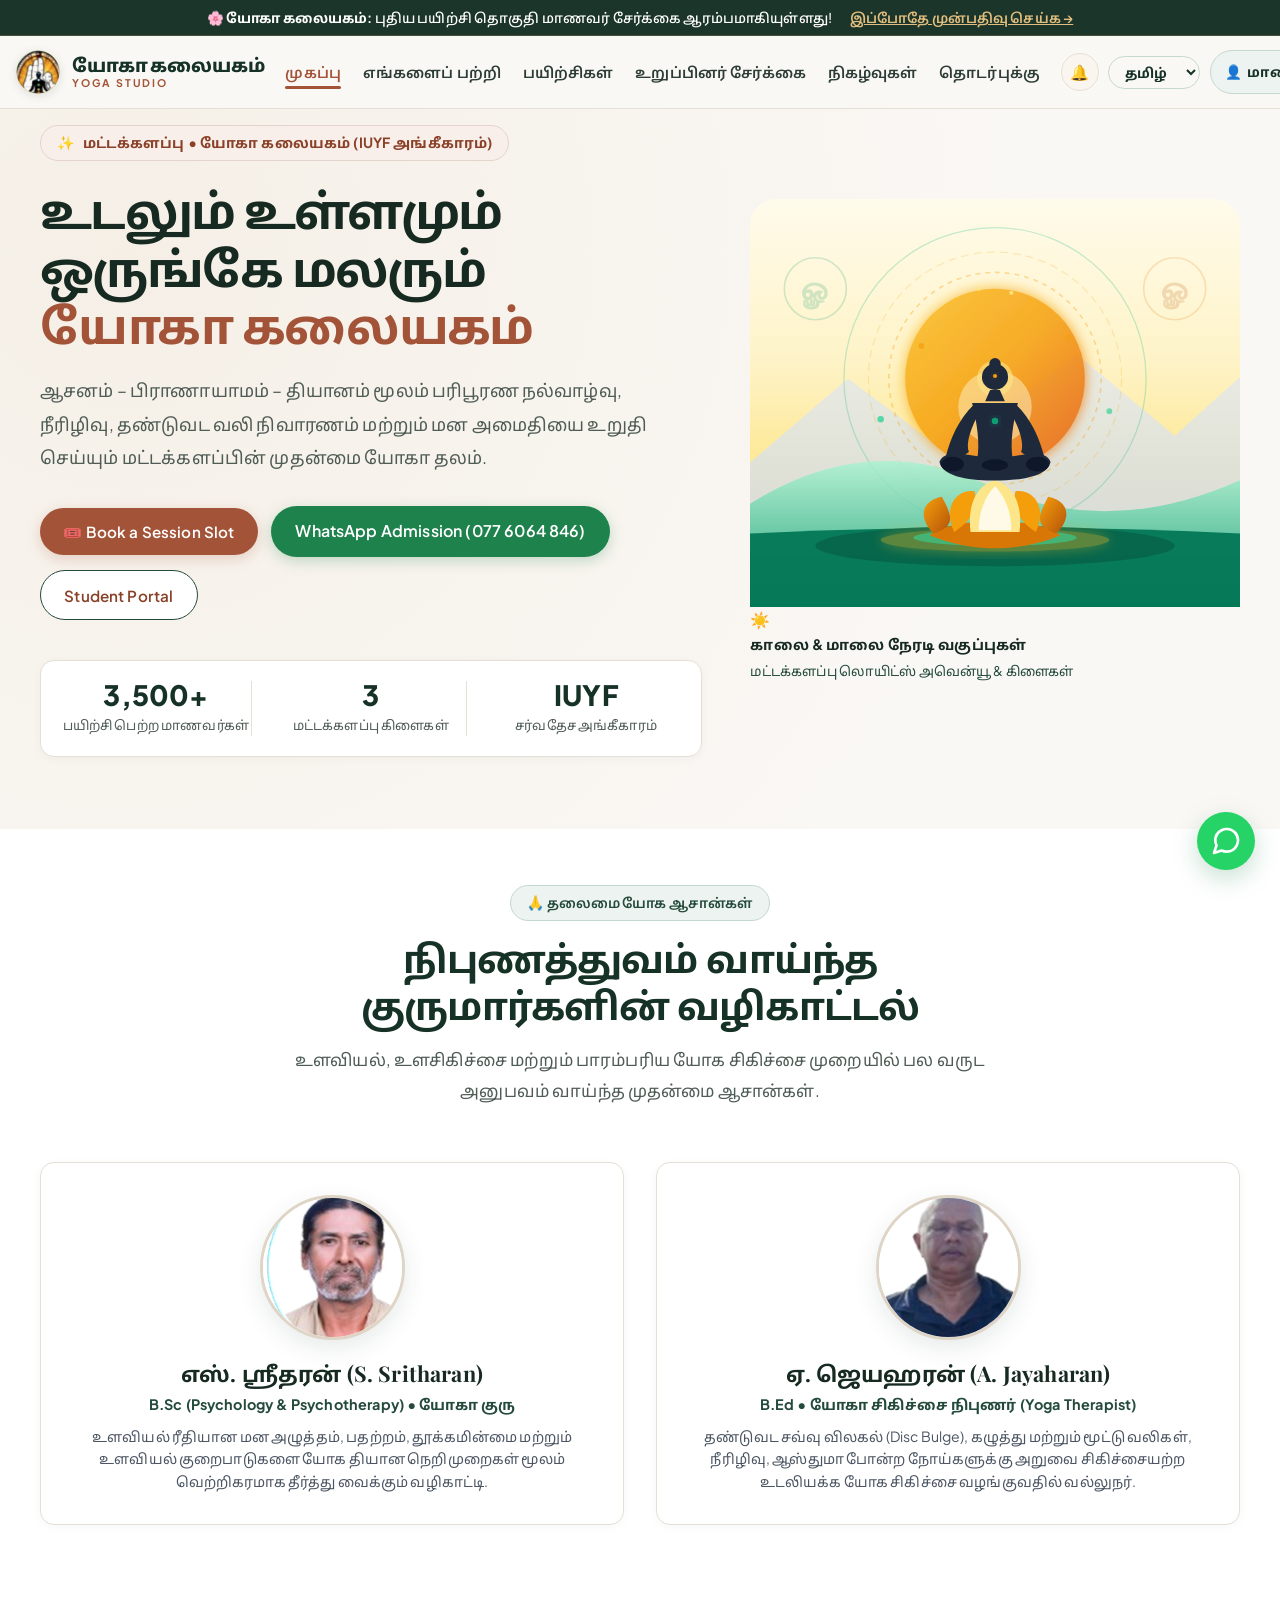
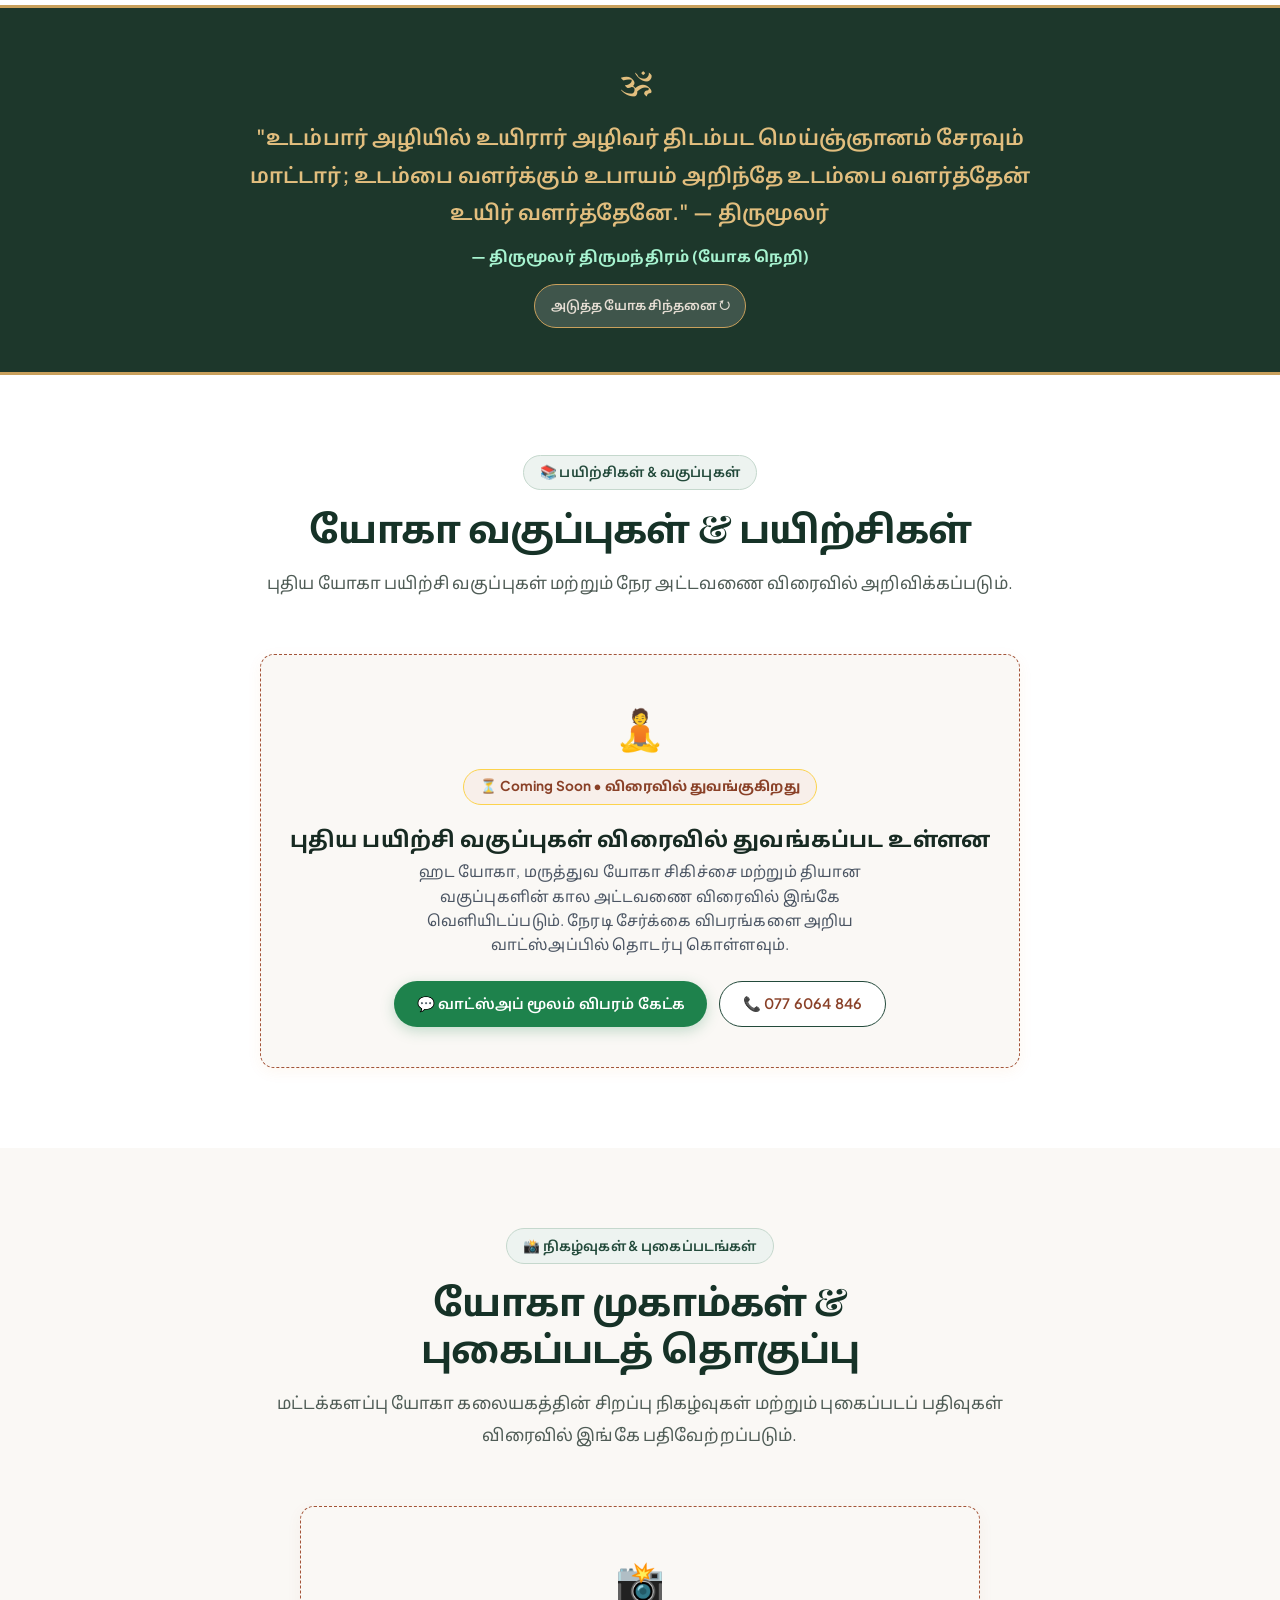
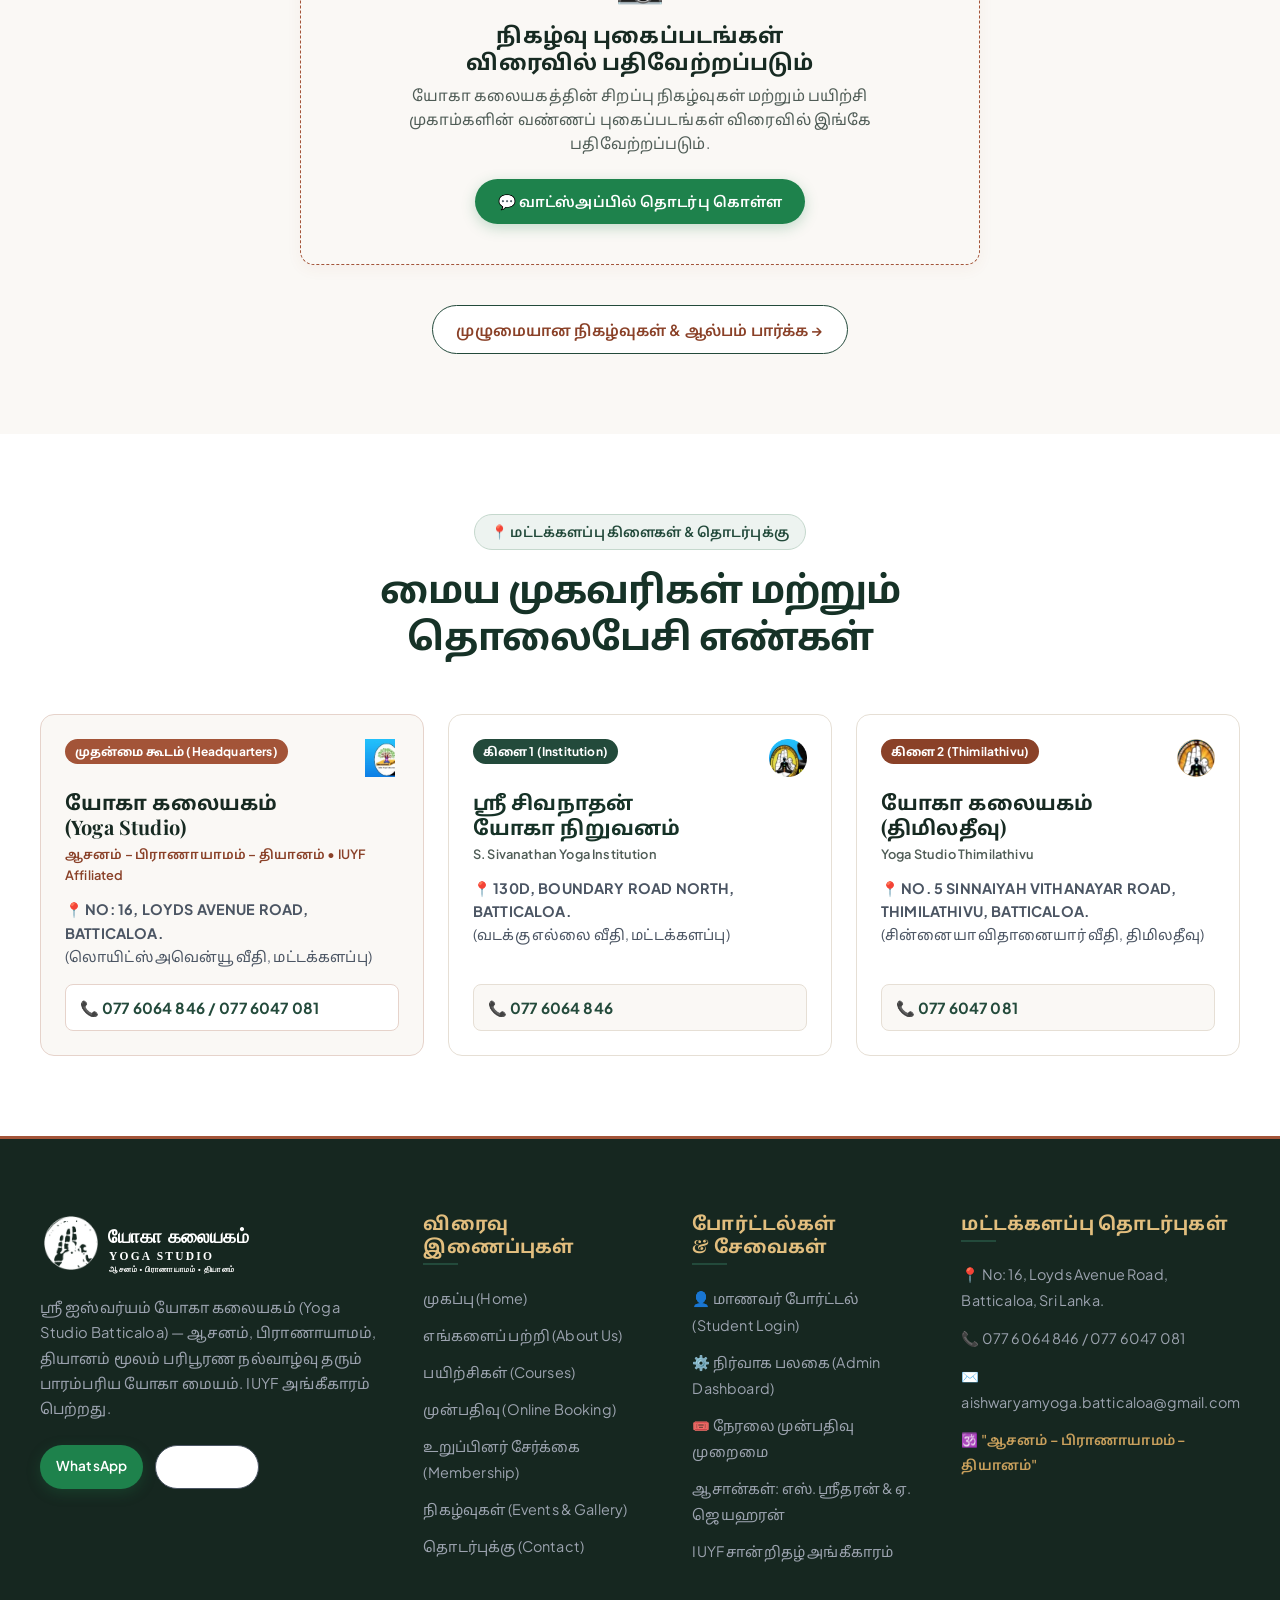
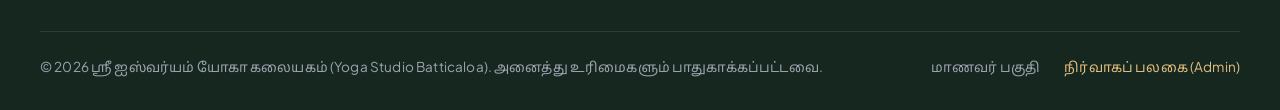
==== commit 2eaedd63: "Update hero CTA buttons to English: Book a Session Slot, WhatsApp Admission, Student Portal" ====
--- a/index.html
+++ b/index.html
@@ -174,14 +174,14 @@
         </p>
 
         <div class="hero-cta-group">
-          <a href="booking.html" class="btn-primary" data-ta="🎟️ நேரலை வகுப்பு முன்பதிவு (Book Slot)" data-en="🎟️ Book a Session Slot" data-si="🎟️ පන්ති වෙන්කරවා ගන්න">
-            🎟️ நேரலை வகுப்பு முன்பதிவு (Book Slot)
+          <a href="booking.html" class="btn-primary" data-ta="🎟️ Book a Session Slot" data-en="🎟️ Book a Session Slot" data-si="🎟️ පන්ති වෙන්කරවා ගන්න">
+            🎟️ Book a Session Slot
           </a>
-          <a href="https://wa.me/94776064846?text=வணக்கம்%20யோகா%20கலையகம்,%20நான்%20வகுப்பில்%20சேர%20விரும்புகிறேன்." target="_blank" class="btn-whatsapp">
-            வாட்ஸ்அப் சேர்க்கை (077 6064 846)
+          <a href="https://wa.me/94776064846?text=வணக்கம்%20யோகா%20கலையகம்,%20நான்%20வகுப்பில்%20சேர%20விரும்புகிறேன்." target="_blank" class="btn-whatsapp" data-ta="WhatsApp Admission (077 6064 846)" data-en="WhatsApp Admission (077 6064 846)" data-si="WhatsApp ඇතුළත් කිරීම් (077 6064 846)">
+            WhatsApp Admission (077 6064 846)
           </a>
-          <a href="student-portal.html" class="btn-secondary" data-ta="மாணவர் போர்ட்டல்" data-en="Student Portal" data-si="ශිෂ්‍ය පිවිසුම">
-            மாணவர் போர்ட்டல்
+          <a href="student-portal.html" class="btn-secondary" data-ta="Student Portal" data-en="Student Portal" data-si="ශිෂ්‍ය පිවිසුම">
+            Student Portal
           </a>
         </div>
 
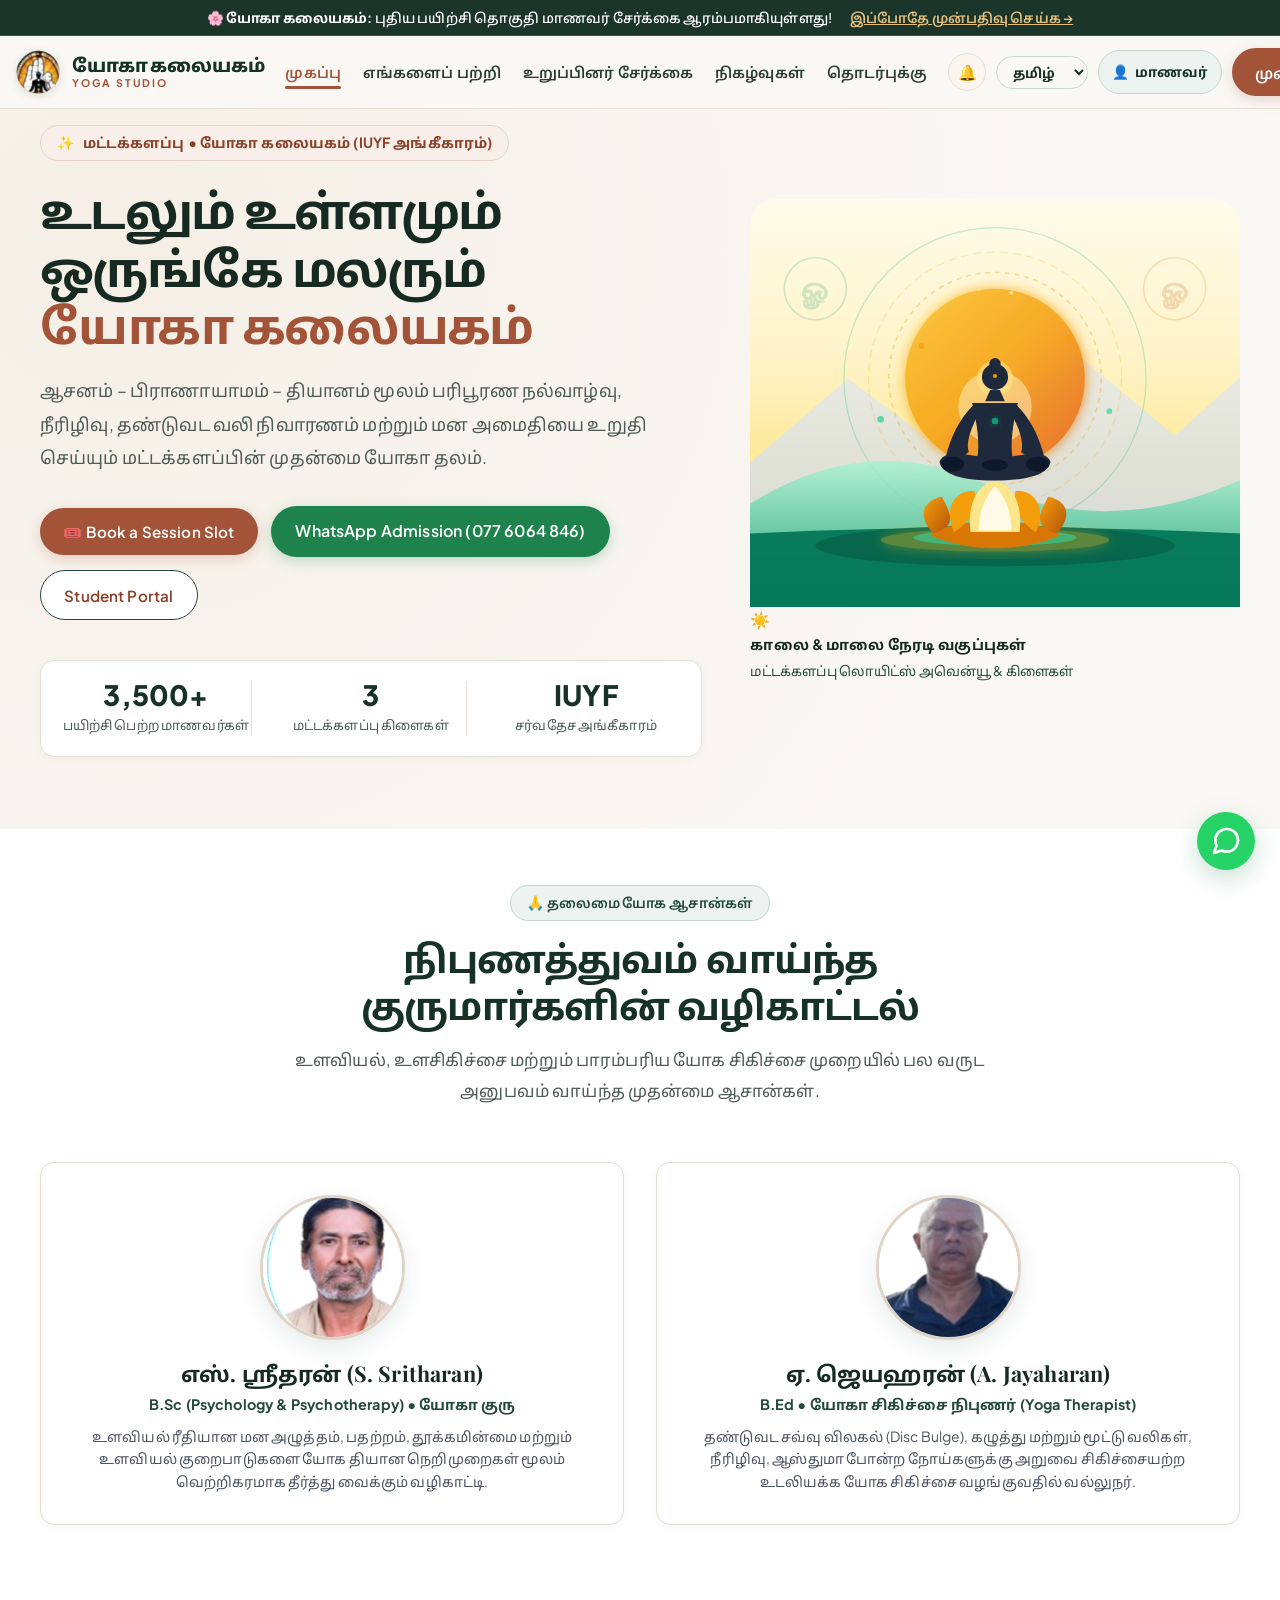
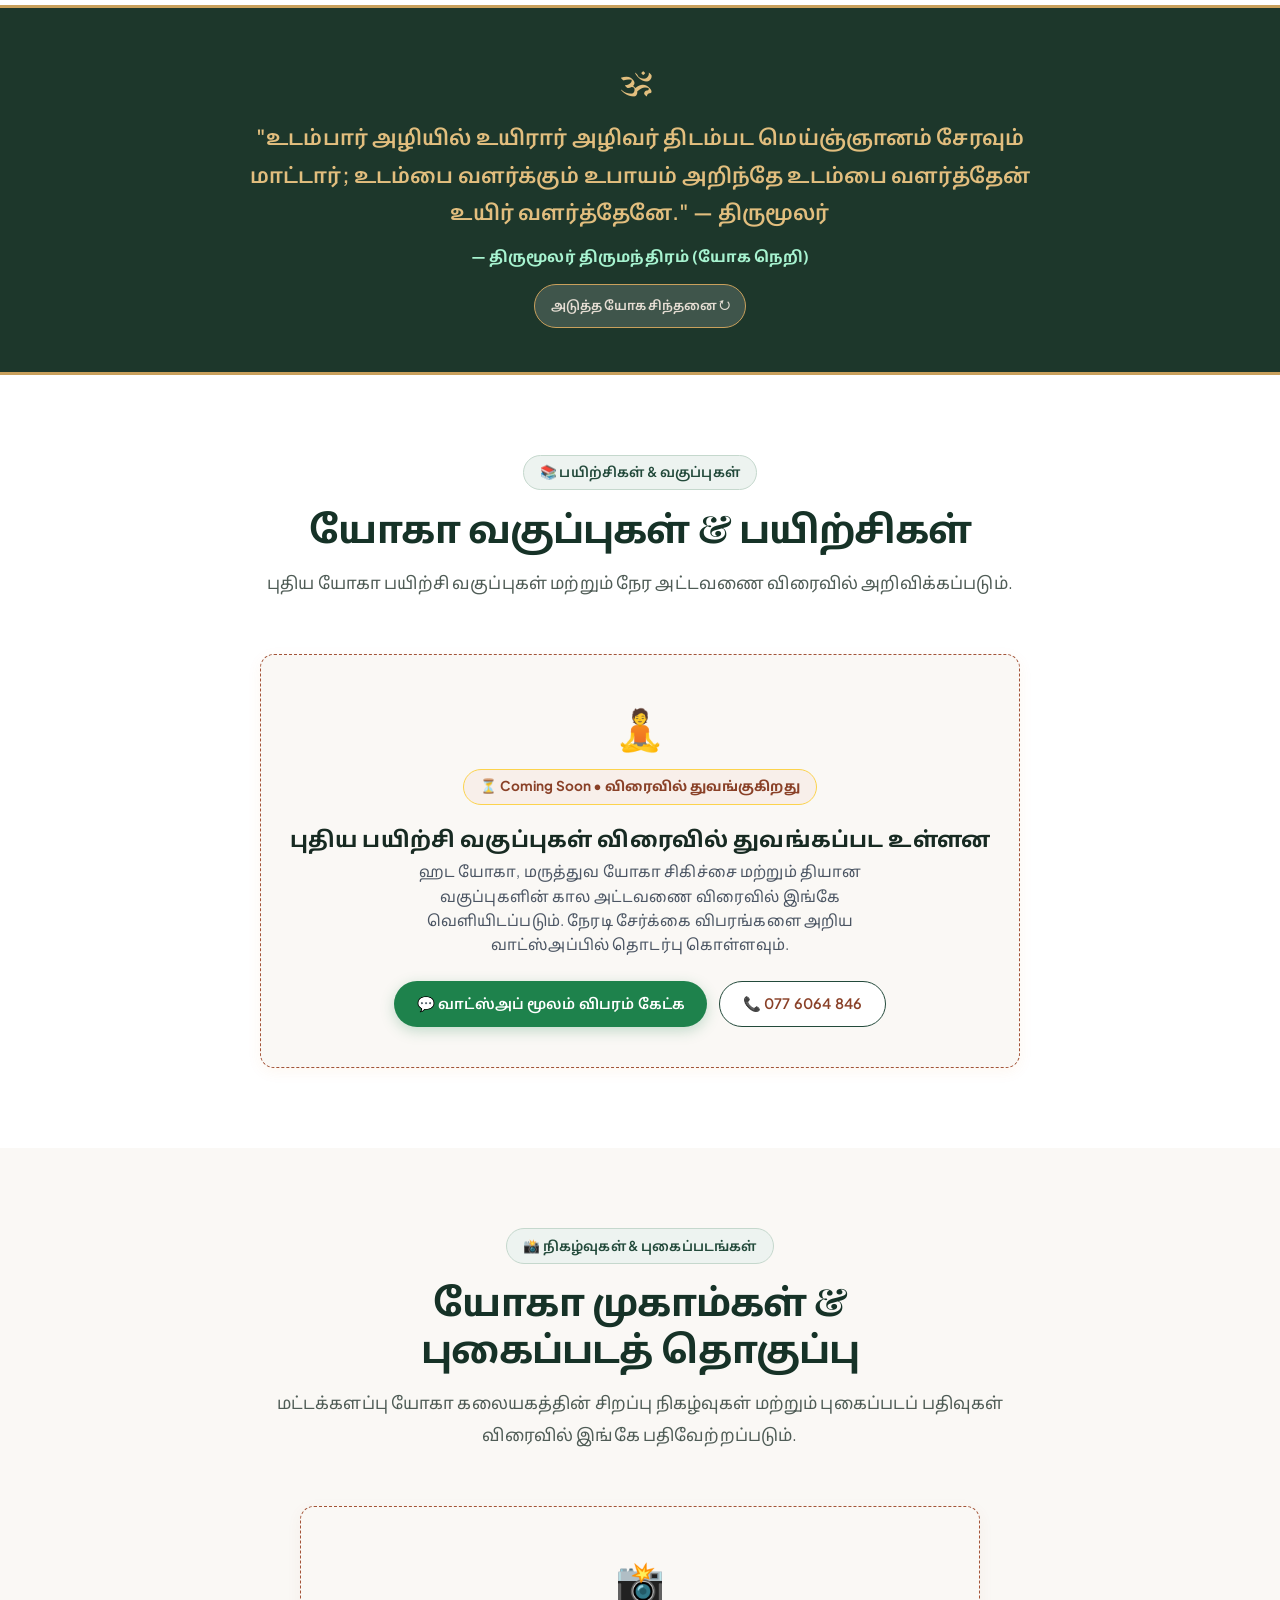
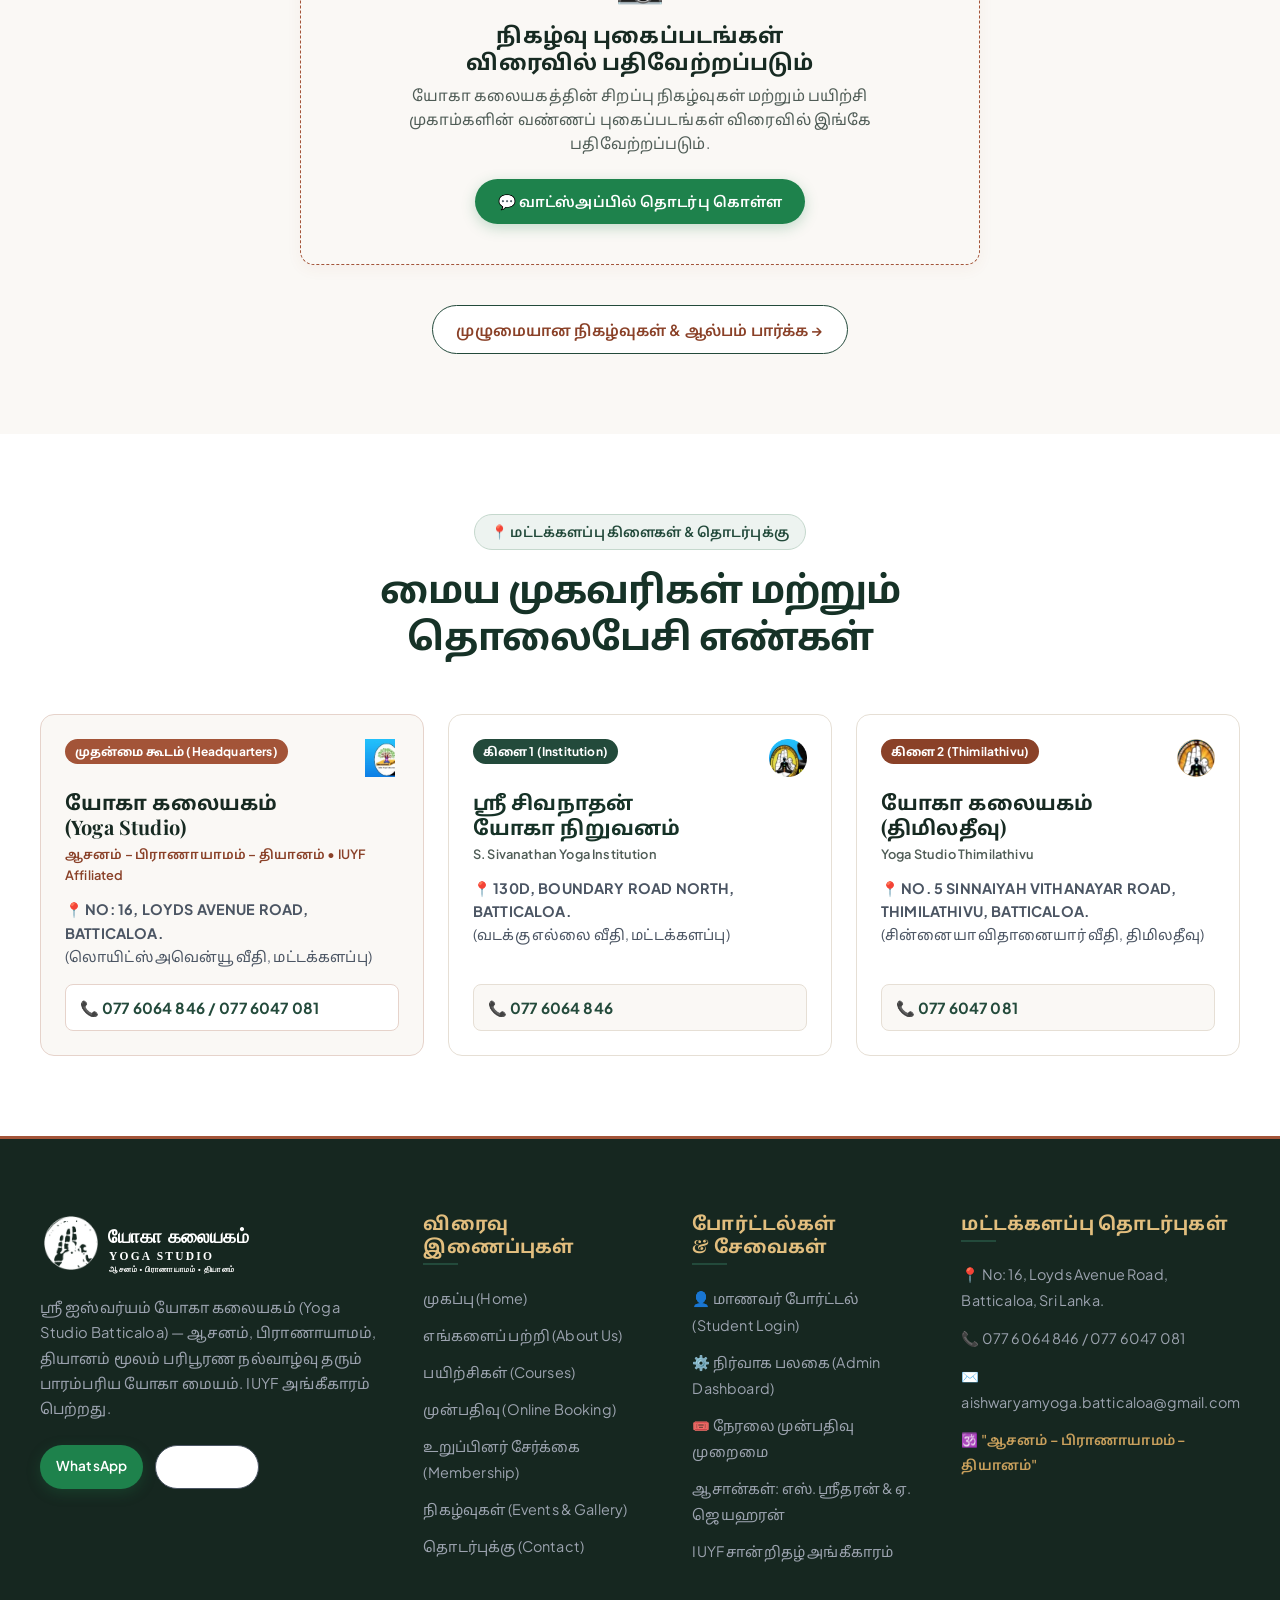
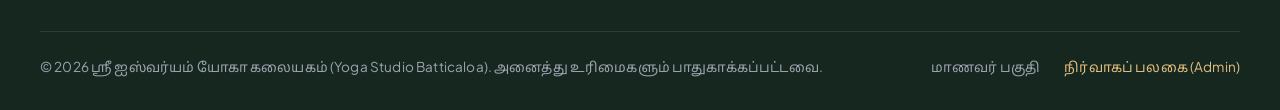
==== commit 9dfa0ea5: "Remove Courses and Booking tabs from navbar menu across all pages" ====
--- a/index.html
+++ b/index.html
@@ -117,10 +117,9 @@
         <ul class="nav-menu">
           <li><a href="index.html" class="nav-link active" data-ta="முகப்பு" data-en="Home" data-si="මුල් පිටුව">முகப்பு</a></li>
           <li><a href="about.html" class="nav-link" data-ta="எங்களைப் பற்றி" data-en="About Us" data-si="අප ගැන">எங்களைப் பற்றி</a></li>
-          <li><a href="courses.html" class="nav-link" data-ta="பயிற்சிகள்" data-en="Courses" data-si="පාඨමාලා">பயிற்சிகள்</a></li>
           <li><a href="membership.html" class="nav-link" data-ta="உறுப்பினர் சேர்க்கை" data-en="Membership" data-si="සාමාජිකත්වය">உறுப்பினர் சேர்க்கை</a></li>
           <li><a href="events.html" class="nav-link" data-ta="நிகழ்வுகள்" data-en="Events & Gallery" data-si="සිදුවීම් සහ ඡායාරූප">நிகழ்வுகள்</a></li>
-          <li><a href="contact.html" class="nav-link" data-ta="தொடர்புக்கு" data-en="Contact" data-si="අප අමතන්න">தொடர்புக்கு</a></li>
+          <li><a href="contact.html" class="nav-link" data-ta="தொடர்புக்கு" data-en="Contact" data-si="අප அමதන්න">தொடர்புக்கு</a></li>
         </ul>
       </nav>
 
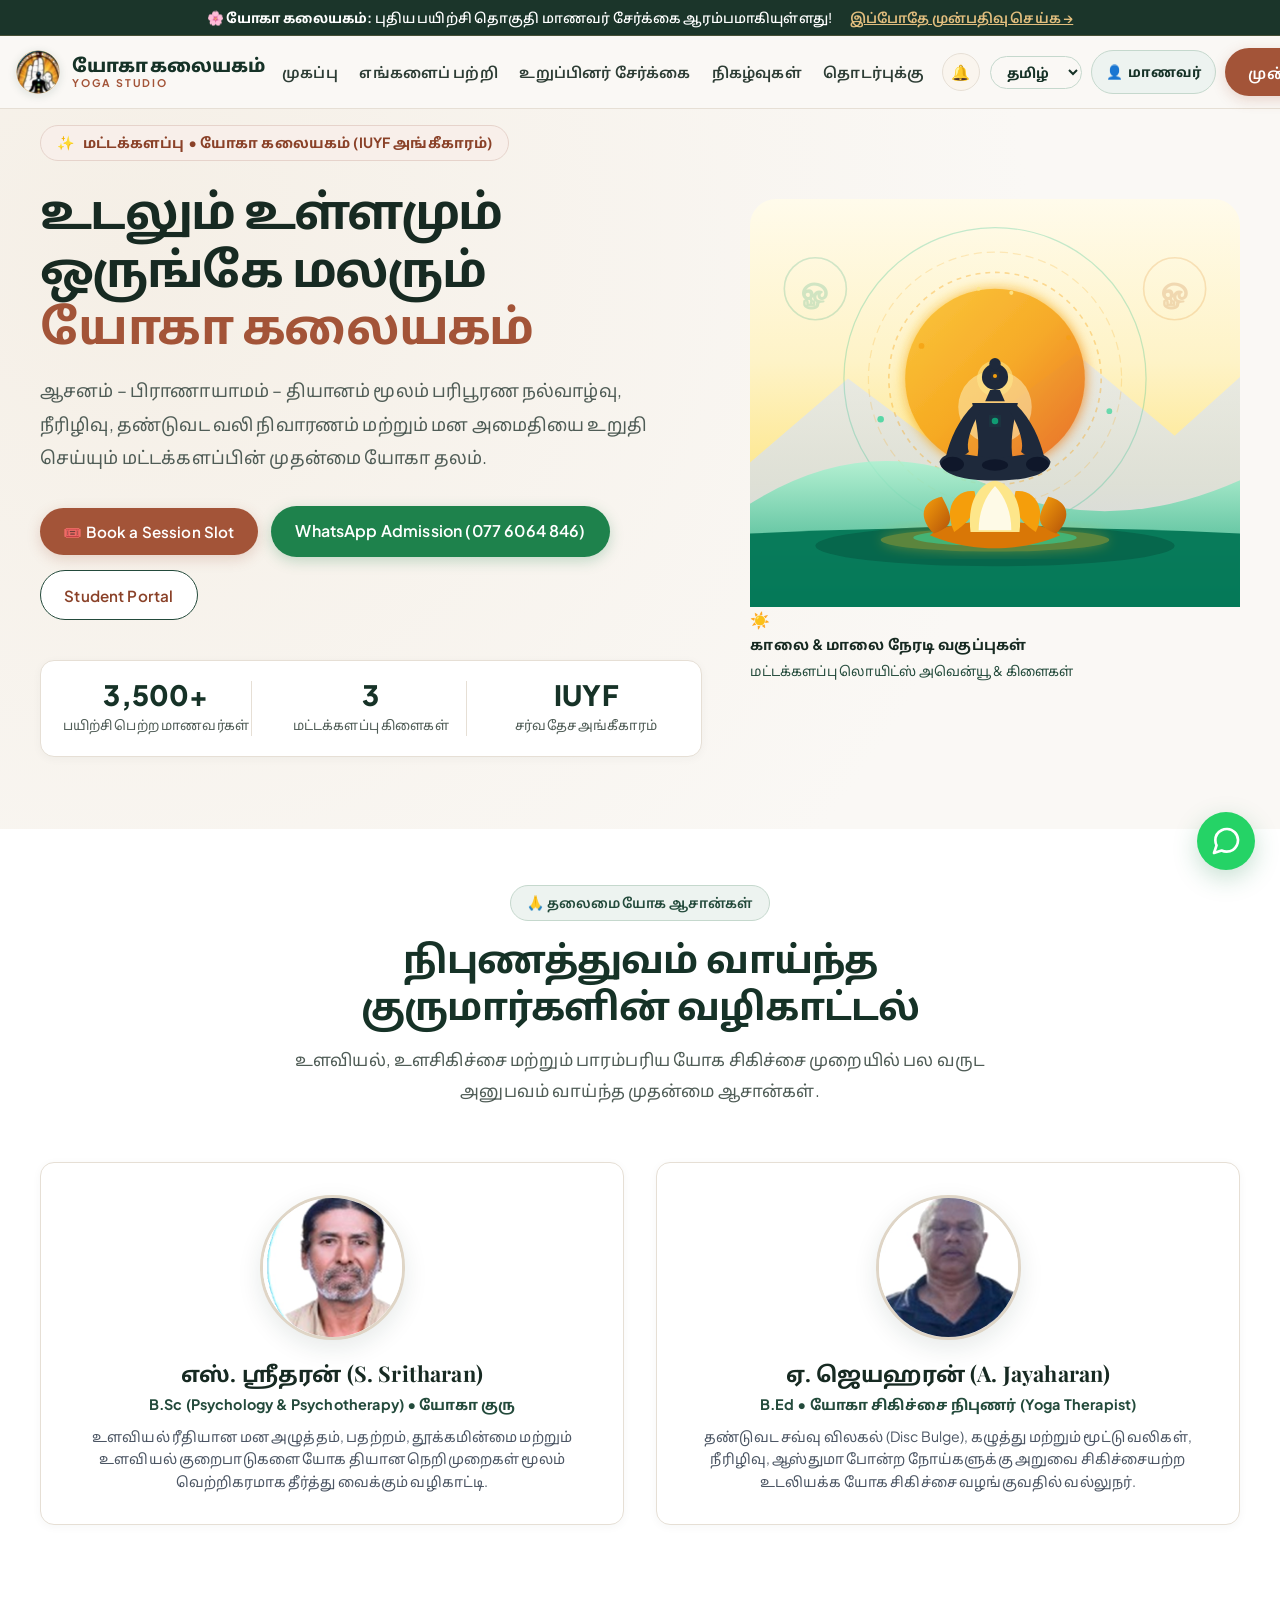
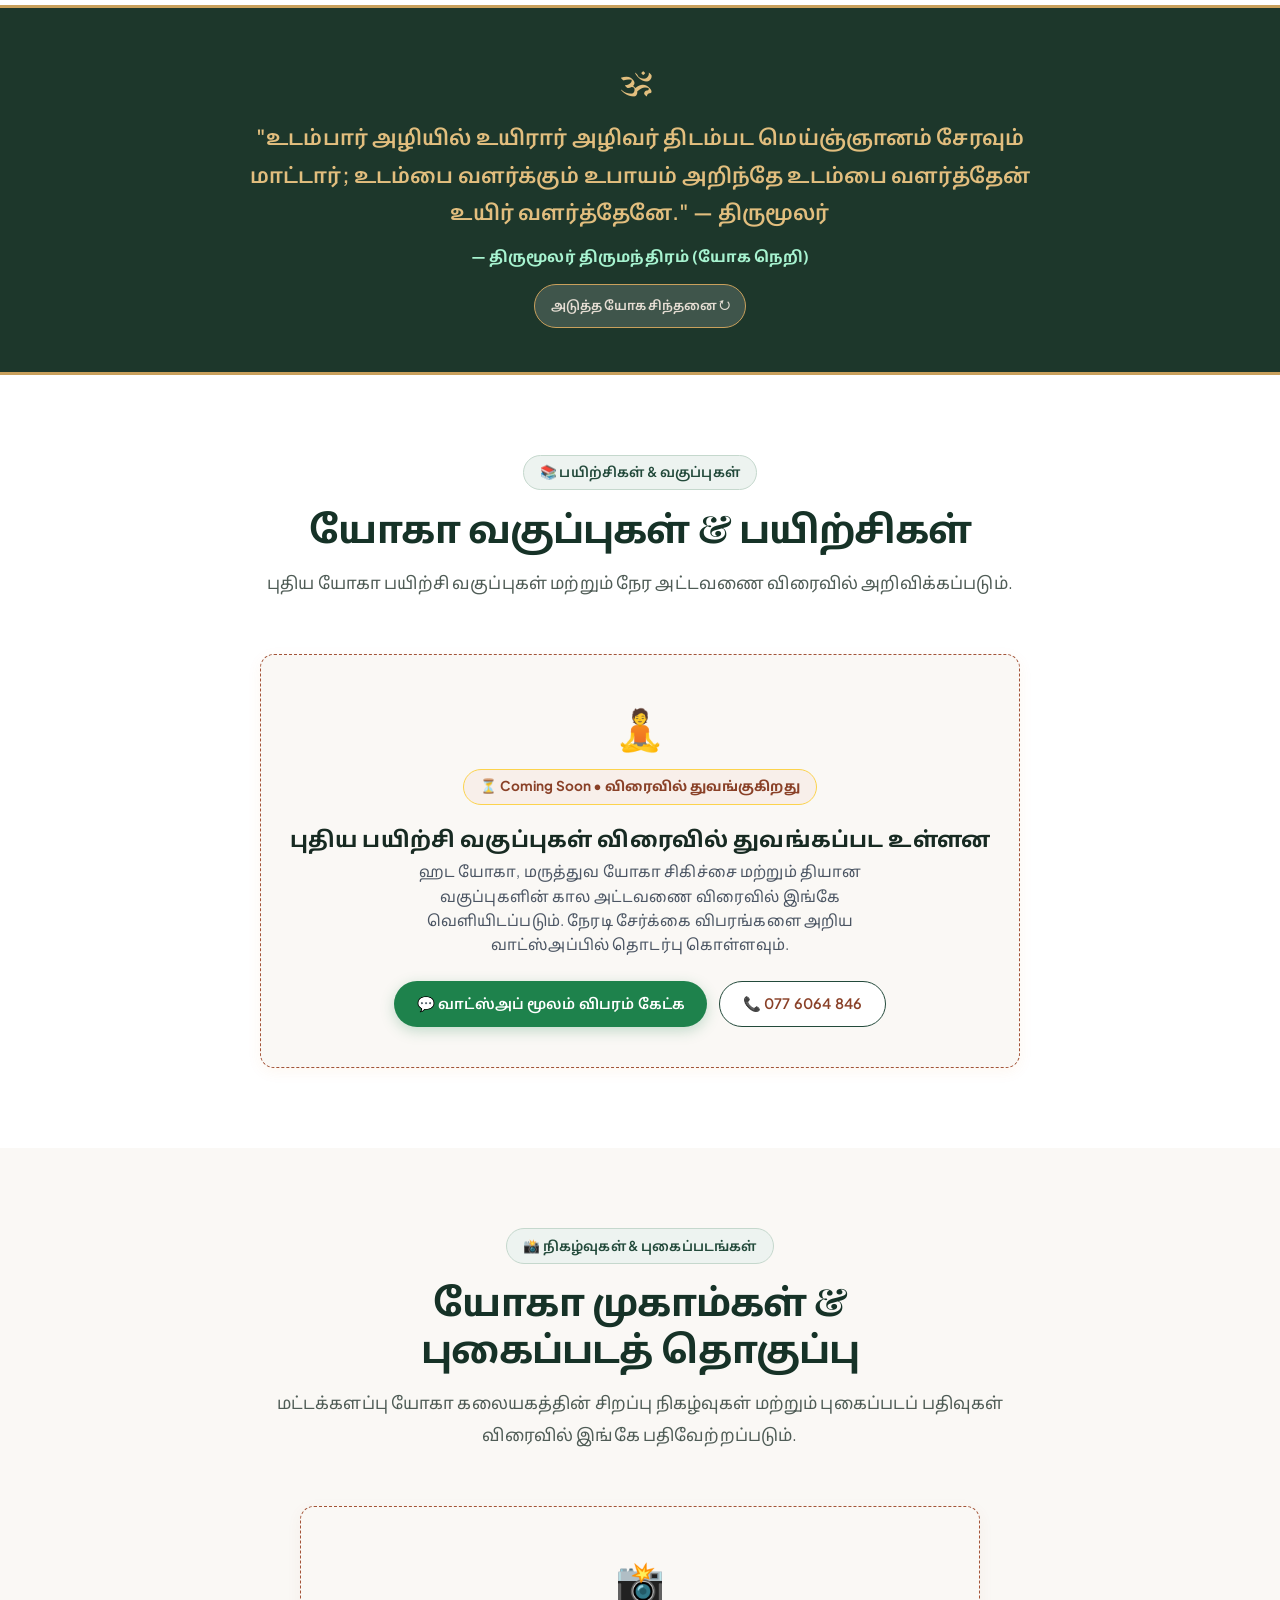
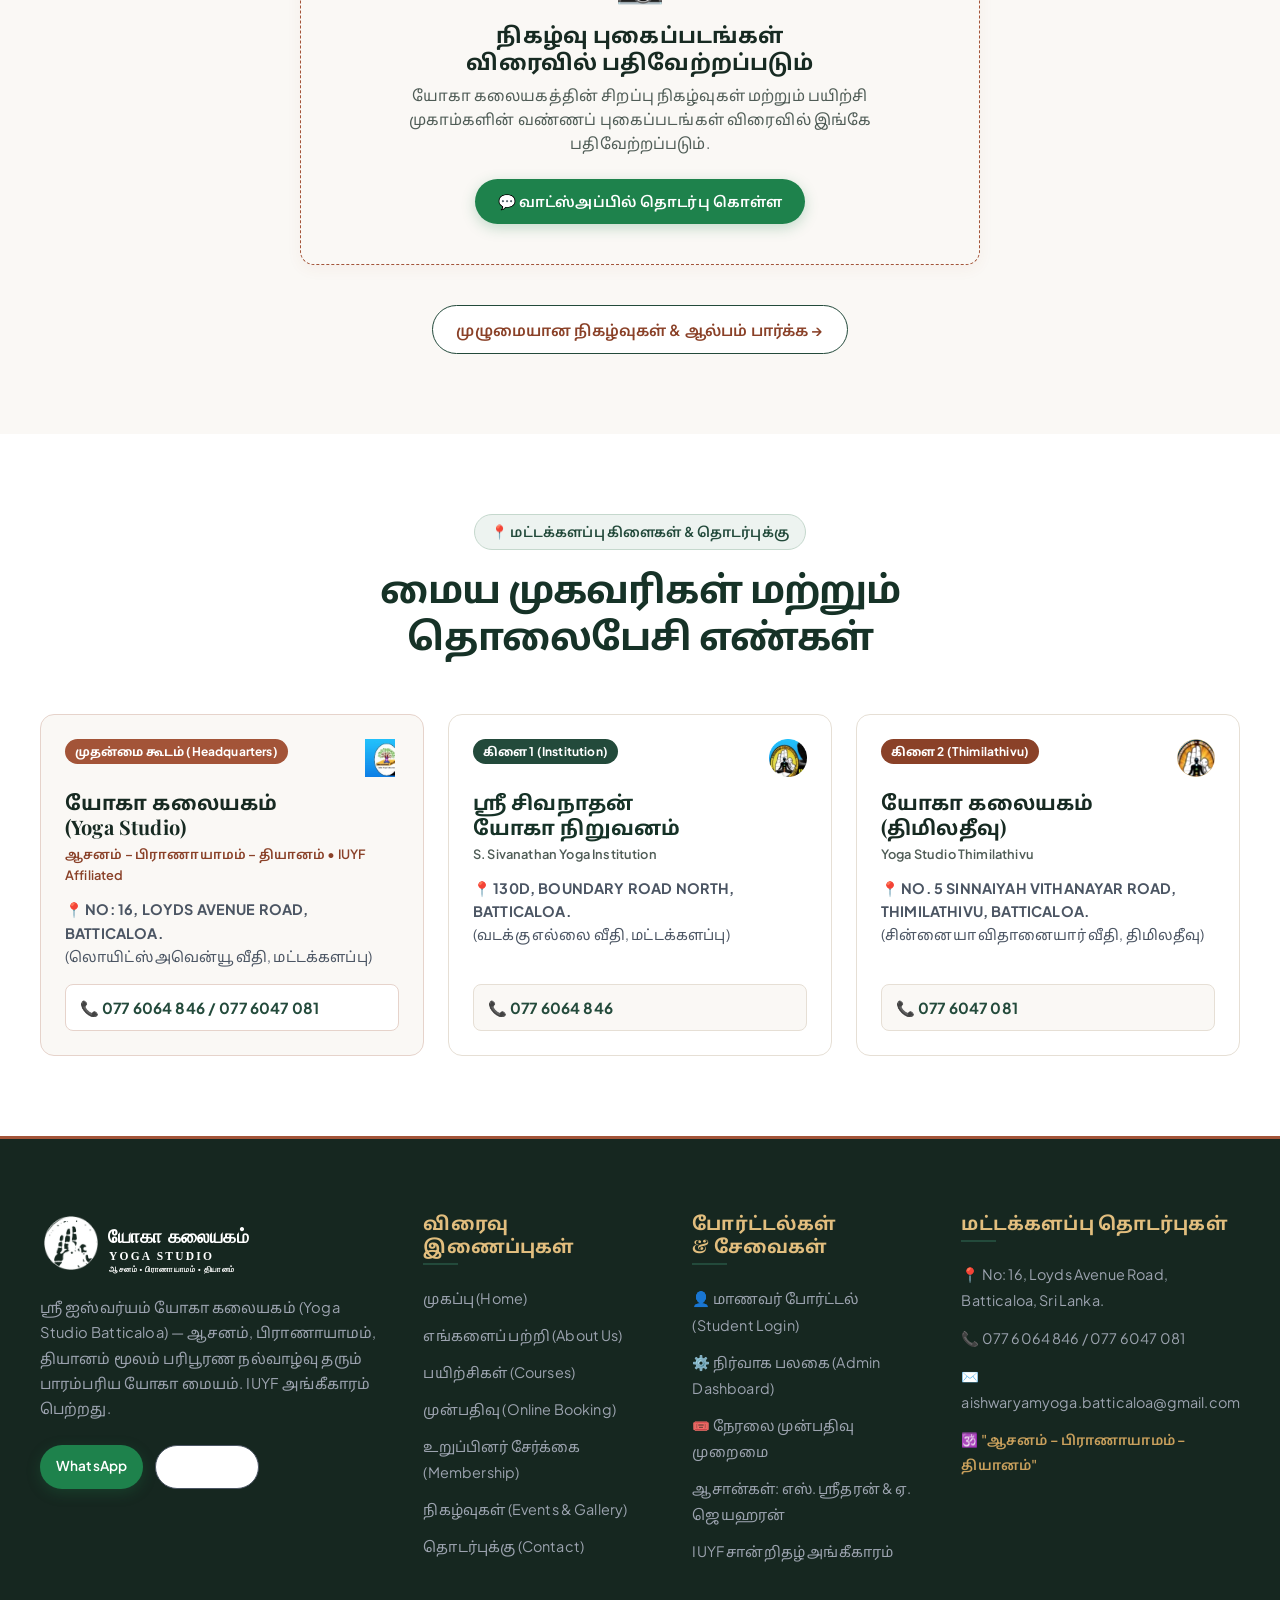
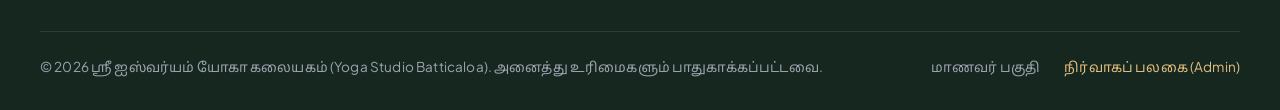
==== commit 0fde011f: "Make navbar tabs permanently uniform: eliminate active underline disparity, enforce permanent 5 tabs" ====
--- a/index.html
+++ b/index.html
@@ -91,7 +91,17 @@
   }
   </script>
 
-  <link rel="stylesheet" href="assets/css/style.css">
+  <link rel="stylesheet" href="assets/css/style.css?v=12">
+  <script>
+    (function() {
+      function cleanPermanentNav() {
+        var obsolete = document.querySelectorAll('.main-header .nav-menu a[href*="courses.html"], .main-header .nav-menu a[href*="booking.html"]');
+        obsolete.forEach(function(a) { var li = a.closest('li'); if (li) li.remove(); });
+      }
+      if (document.readyState === 'loading') { document.addEventListener('DOMContentLoaded', cleanPermanentNav); }
+      else { cleanPermanentNav(); }
+    })();
+  </script>
 </head>
 <body>
 
@@ -112,18 +122,18 @@
         </div>
       </a>
 
-      <!-- Navigation -->
+      <!-- Navigation: Permanent 5 Tabs -->
       <nav>
         <ul class="nav-menu">
-          <li><a href="index.html" class="nav-link active" data-ta="முகப்பு" data-en="Home" data-si="මුල් පිටුව">முகப்பு</a></li>
+          <li><a href="index.html" class="nav-link" data-ta="முகப்பு" data-en="Home" data-si="මුල් පිටුව">முகப்பு</a></li>
           <li><a href="about.html" class="nav-link" data-ta="எங்களைப் பற்றி" data-en="About Us" data-si="අප ගැන">எங்களைப் பற்றி</a></li>
           <li><a href="membership.html" class="nav-link" data-ta="உறுப்பினர் சேர்க்கை" data-en="Membership" data-si="සාමාජිකත්වය">உறுப்பினர் சேர்க்கை</a></li>
-          <li><a href="events.html" class="nav-link" data-ta="நிகழ்வுகள்" data-en="Events & Gallery" data-si="සිදුවීම් සහ ඡායාරූප">நிகழ்வுகள்</a></li>
+          <li><a href="events.html" class="nav-link" data-ta="நிகழ்வுகள்" data-en="Events & Gallery" data-si="සිදුවීම් மற்றும் ඡායාරූප">நிகழ்வுகள்</a></li>
           <li><a href="contact.html" class="nav-link" data-ta="தொடர்புக்கு" data-en="Contact" data-si="අප அමதන්න">தொடர்புக்கு</a></li>
         </ul>
       </nav>
 
-      <!-- Action Items: Audio Bell, Trilingual Switcher, Student Portal -->
+      <!-- Action Items: Audio Bell, Trilingual Switcher, Student Portal, Booking CTA -->
       <div class="nav-actions">
         <!-- Sacred Singing Bowl Audio Bell -->
         <button id="meditationChimeBtn" class="audio-chime-btn" title="புனித யோக மணி நாதம் ஒலிக்க / Ring Meditative Chime" aria-label="Meditative Bell">
@@ -522,10 +532,10 @@
   </div>
 
   <!-- Scripts -->
-  <script src="assets/js/main.js"></script>
+  <script src="assets/js/main.js?v=12"></script>
   <script src="assets/js/supabase-config.js"></script>
   <script src="assets/js/cloud-db.js"></script>
   <script src="assets/js/gallery.js"></script>
-  <script src="assets/js/pwa.js"></script>
+  <script src="assets/js/pwa.js?v=12"></script>
 </body>
 </html>
--- a/assets/css/style.css
+++ b/assets/css/style.css
@@ -222,16 +222,7 @@
   color: var(--secondary);
 }
 
-.nav-link.active::after {
-  content: "";
-  position: absolute;
-  bottom: -4px;
-  left: 0;
-  width: 100%;
-  height: 2.5px;
-  background-color: var(--secondary);
-  border-radius: 2px;
-}
+.nav-link.active::after { display: none !important; }
 
 .nav-actions {
   display: flex;
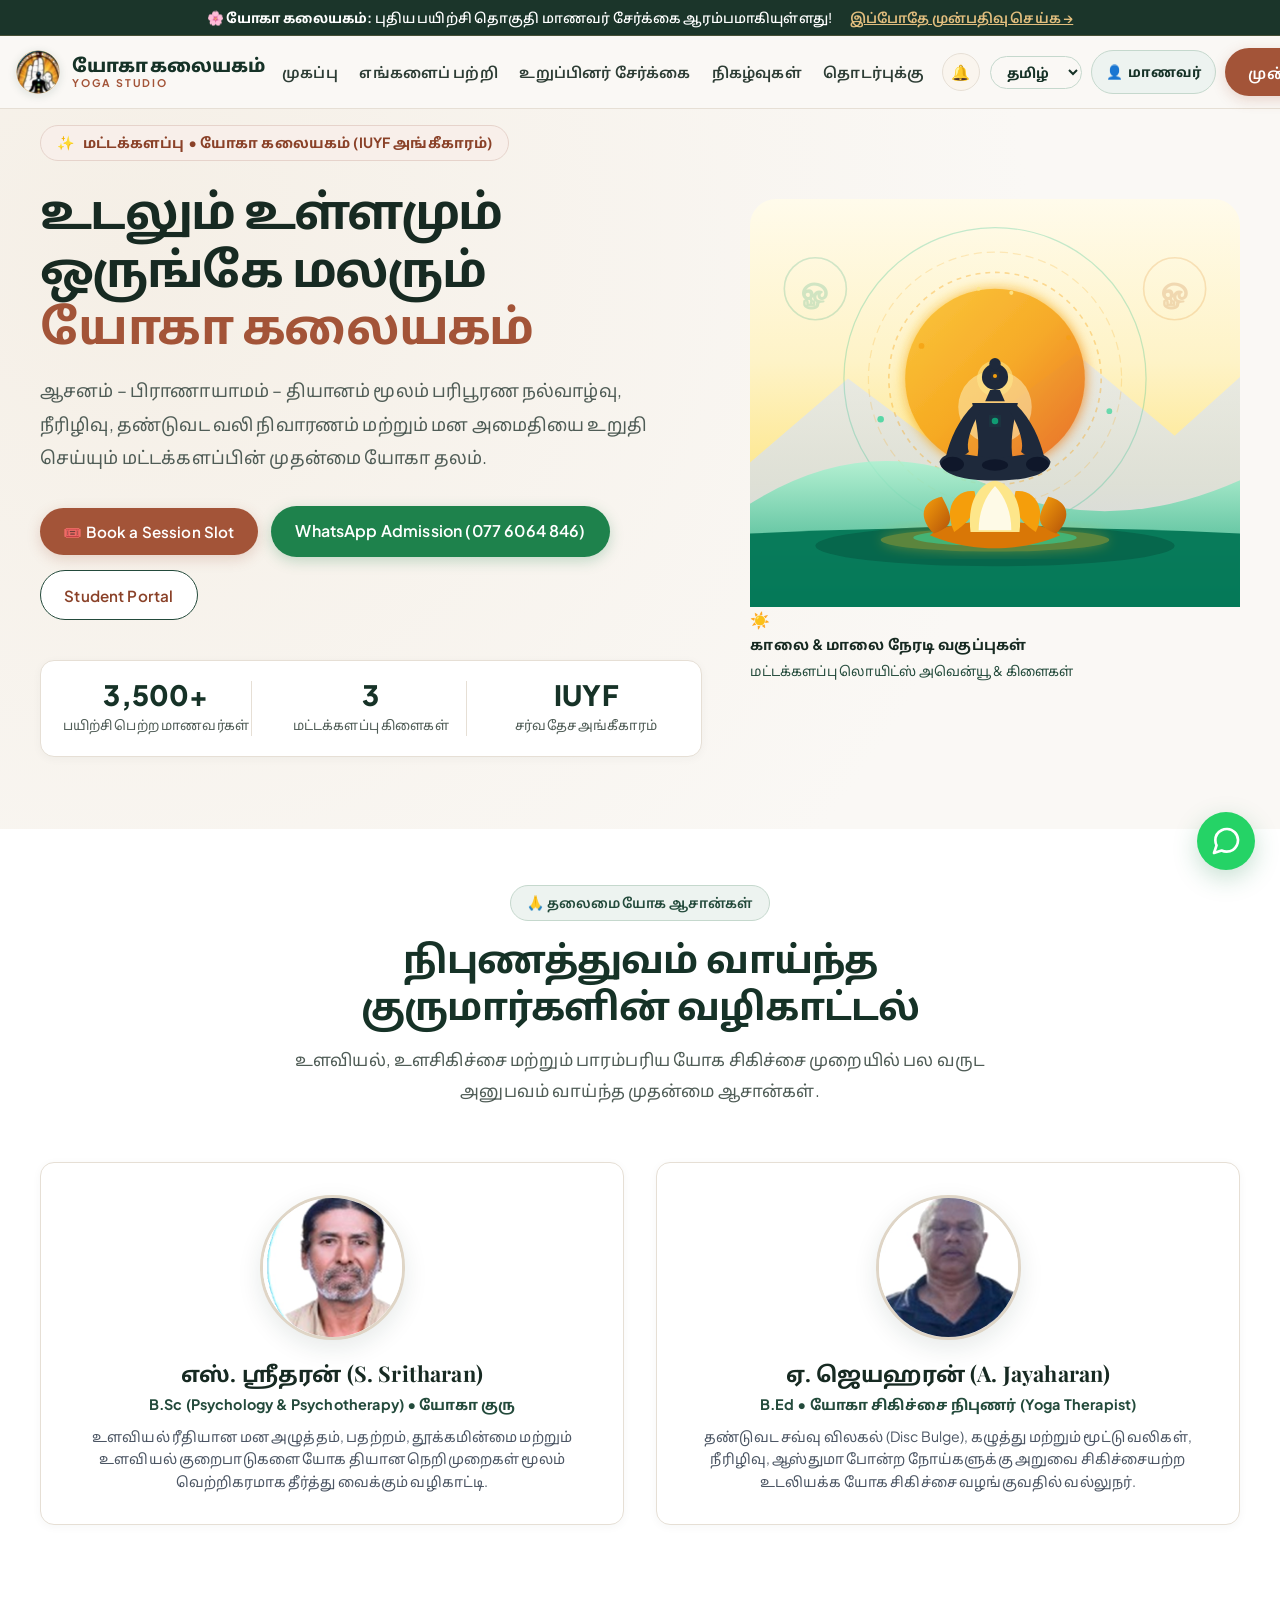
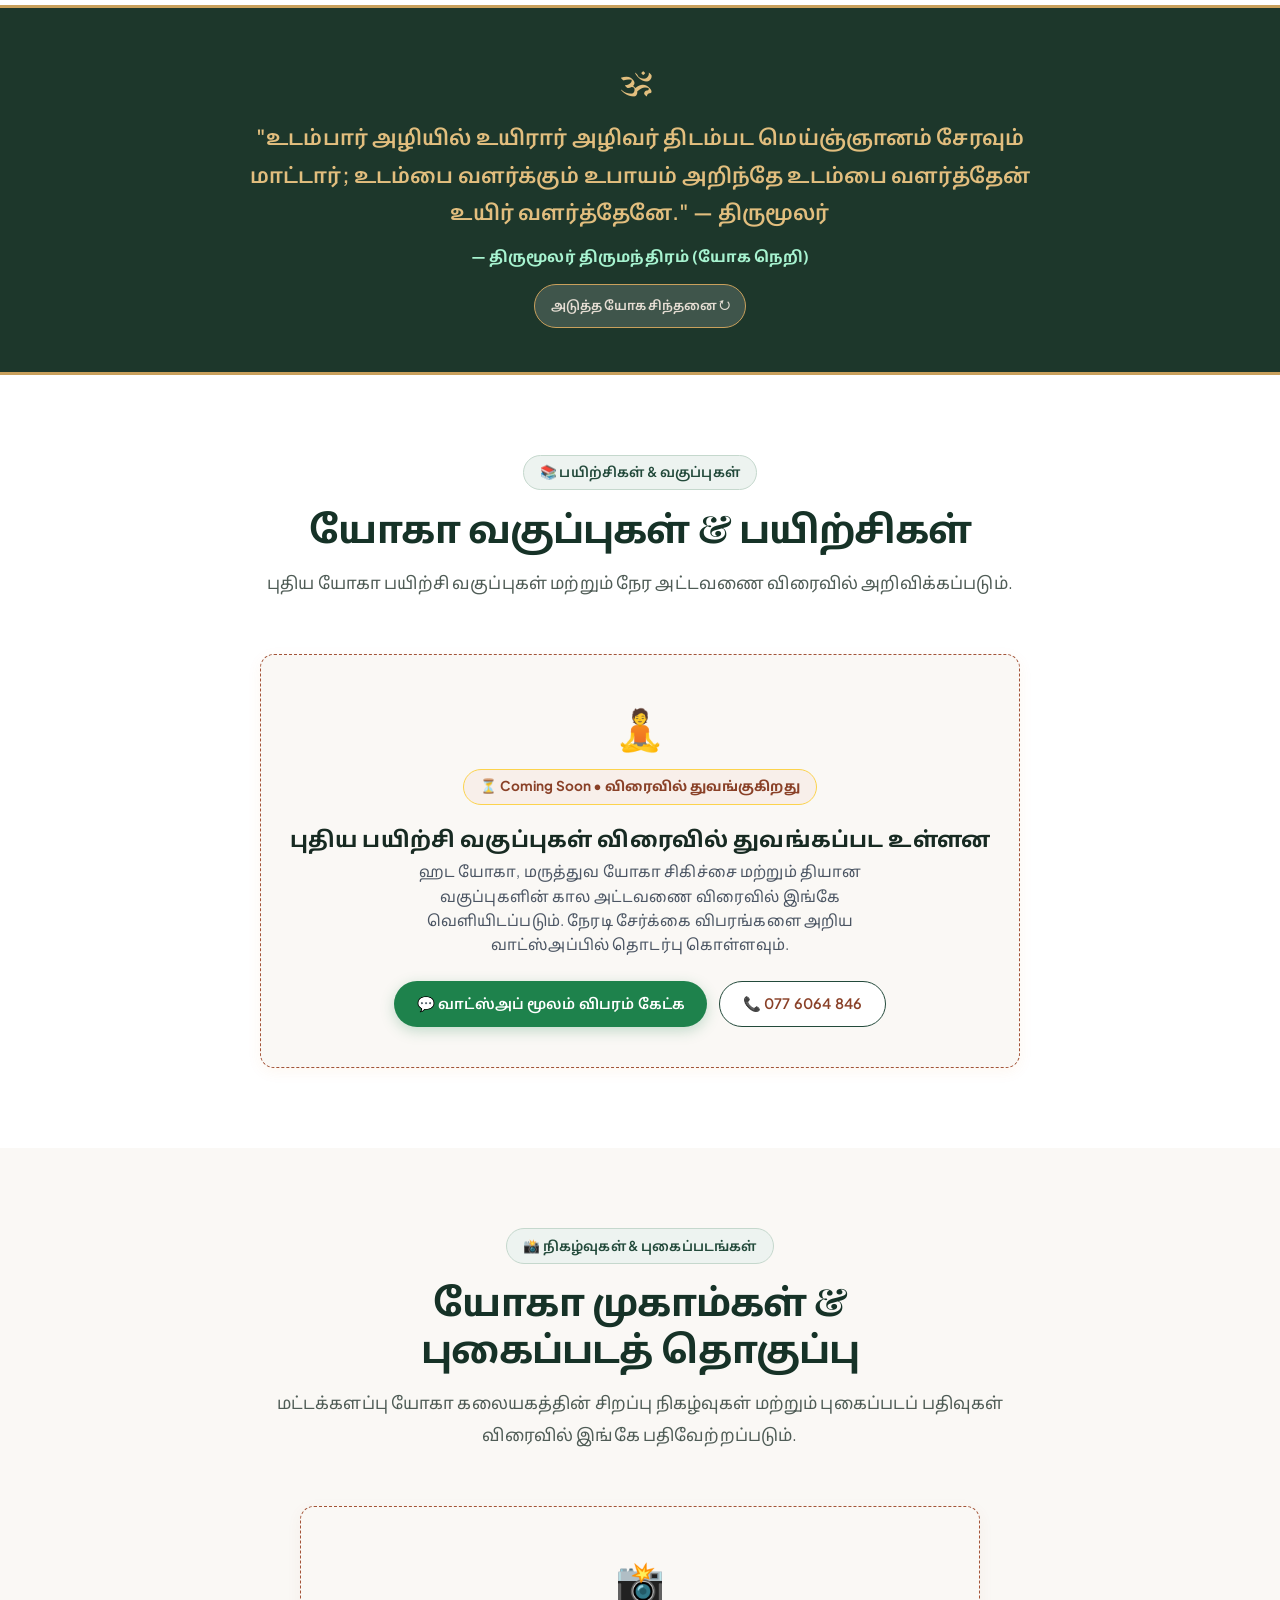
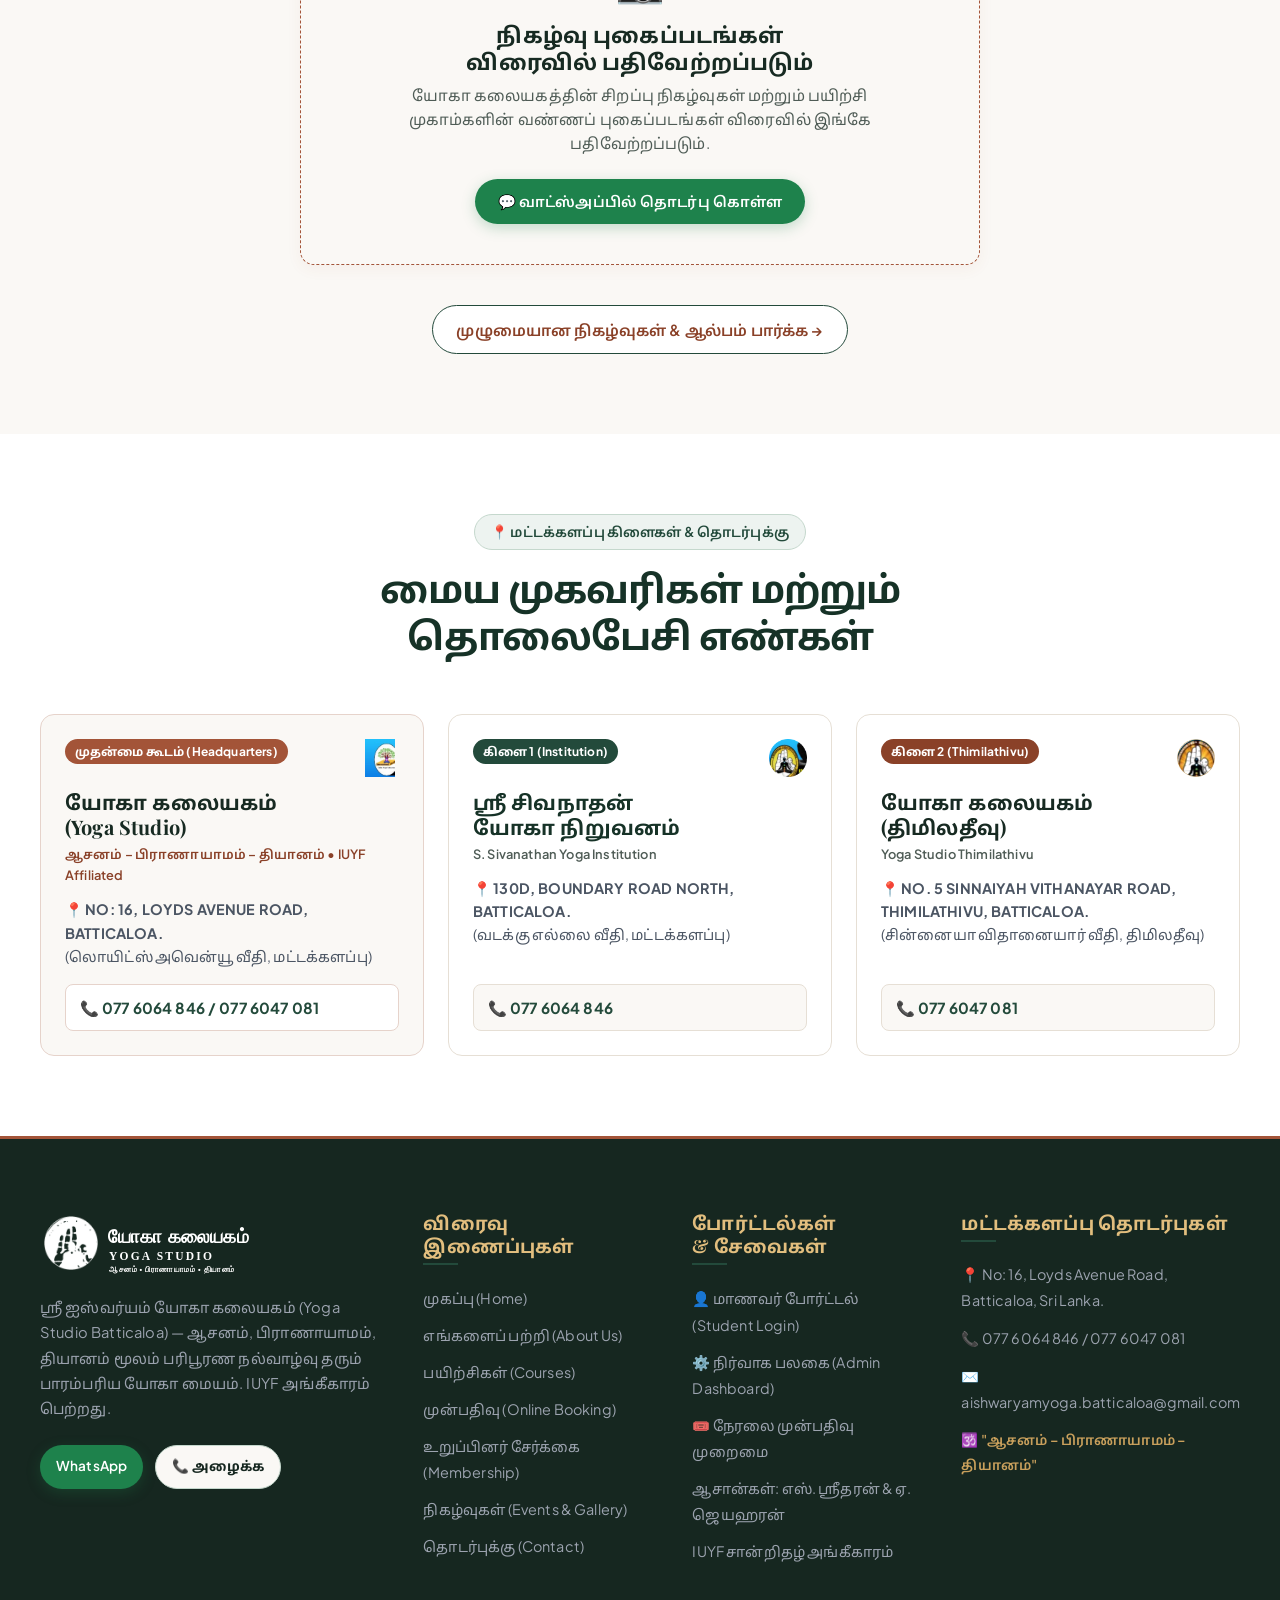
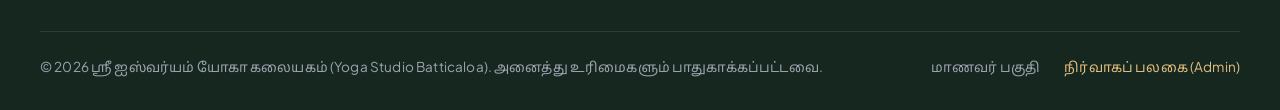
==== commit e47bd748: "Fix blank white pill in footer: restore clear visible text and styling for Call button" ====
--- a/index.html
+++ b/index.html
@@ -431,7 +431,7 @@
           </p>
           <div style="display: flex; gap: 0.75rem;">
             <a href="https://wa.me/94776064846" class="btn-whatsapp" style="padding: 0.4rem 1rem; font-size: 0.85rem;">WhatsApp</a>
-            <a href="tel:+94776064846" class="btn-secondary" style="padding: 0.4rem 1rem; font-size: 0.85rem; border-color: #4B5563; color: #FFFFFF;">அழைக்க</a>
+            <a href="tel:+94776064846" style="display: inline-flex; align-items: center; justify-content: center; gap: 0.35rem; padding: 0.4rem 1rem; font-size: 0.85rem; font-weight: 700; background: #FAF8F5; color: #162720; border: 1.5px solid #C5D8CD; border-radius: 999px; text-decoration: none; transition: all 0.16s ease;">📞 அழைக்க</a>
           </div>
         </div>
 
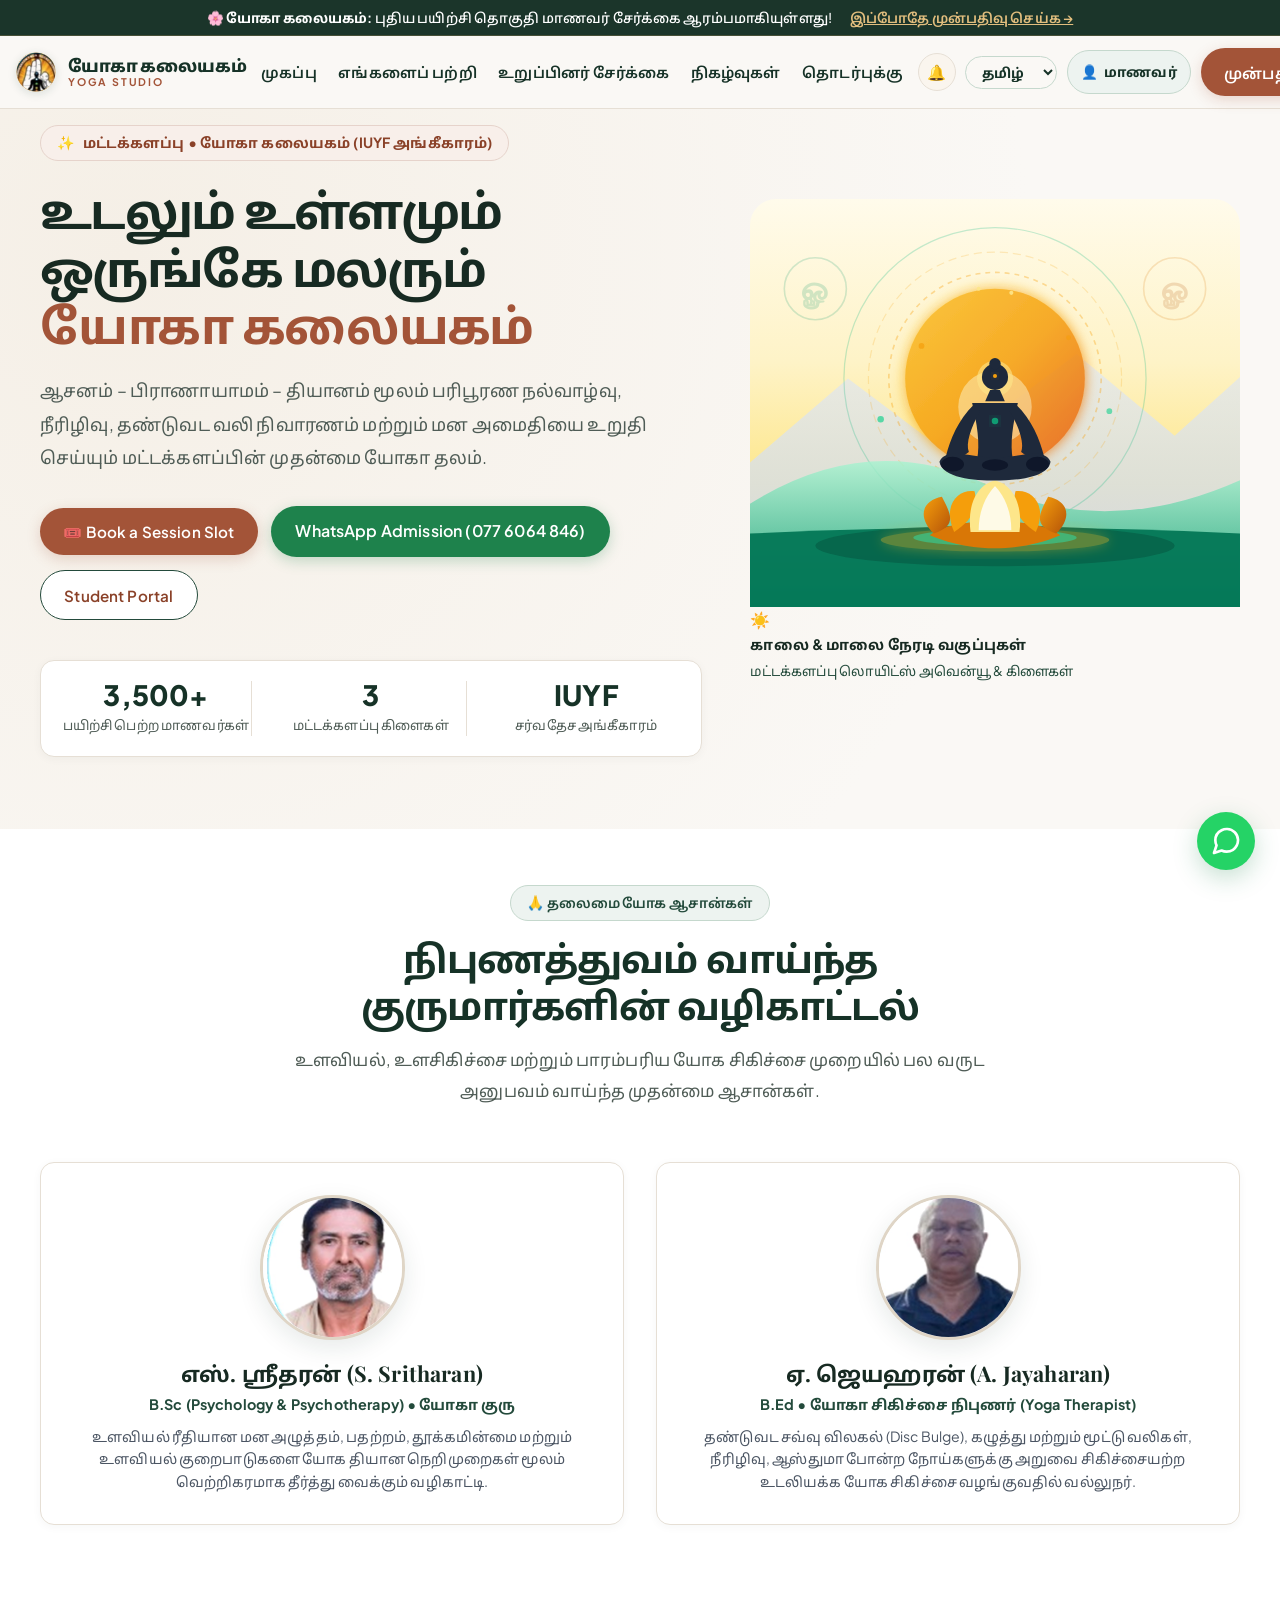
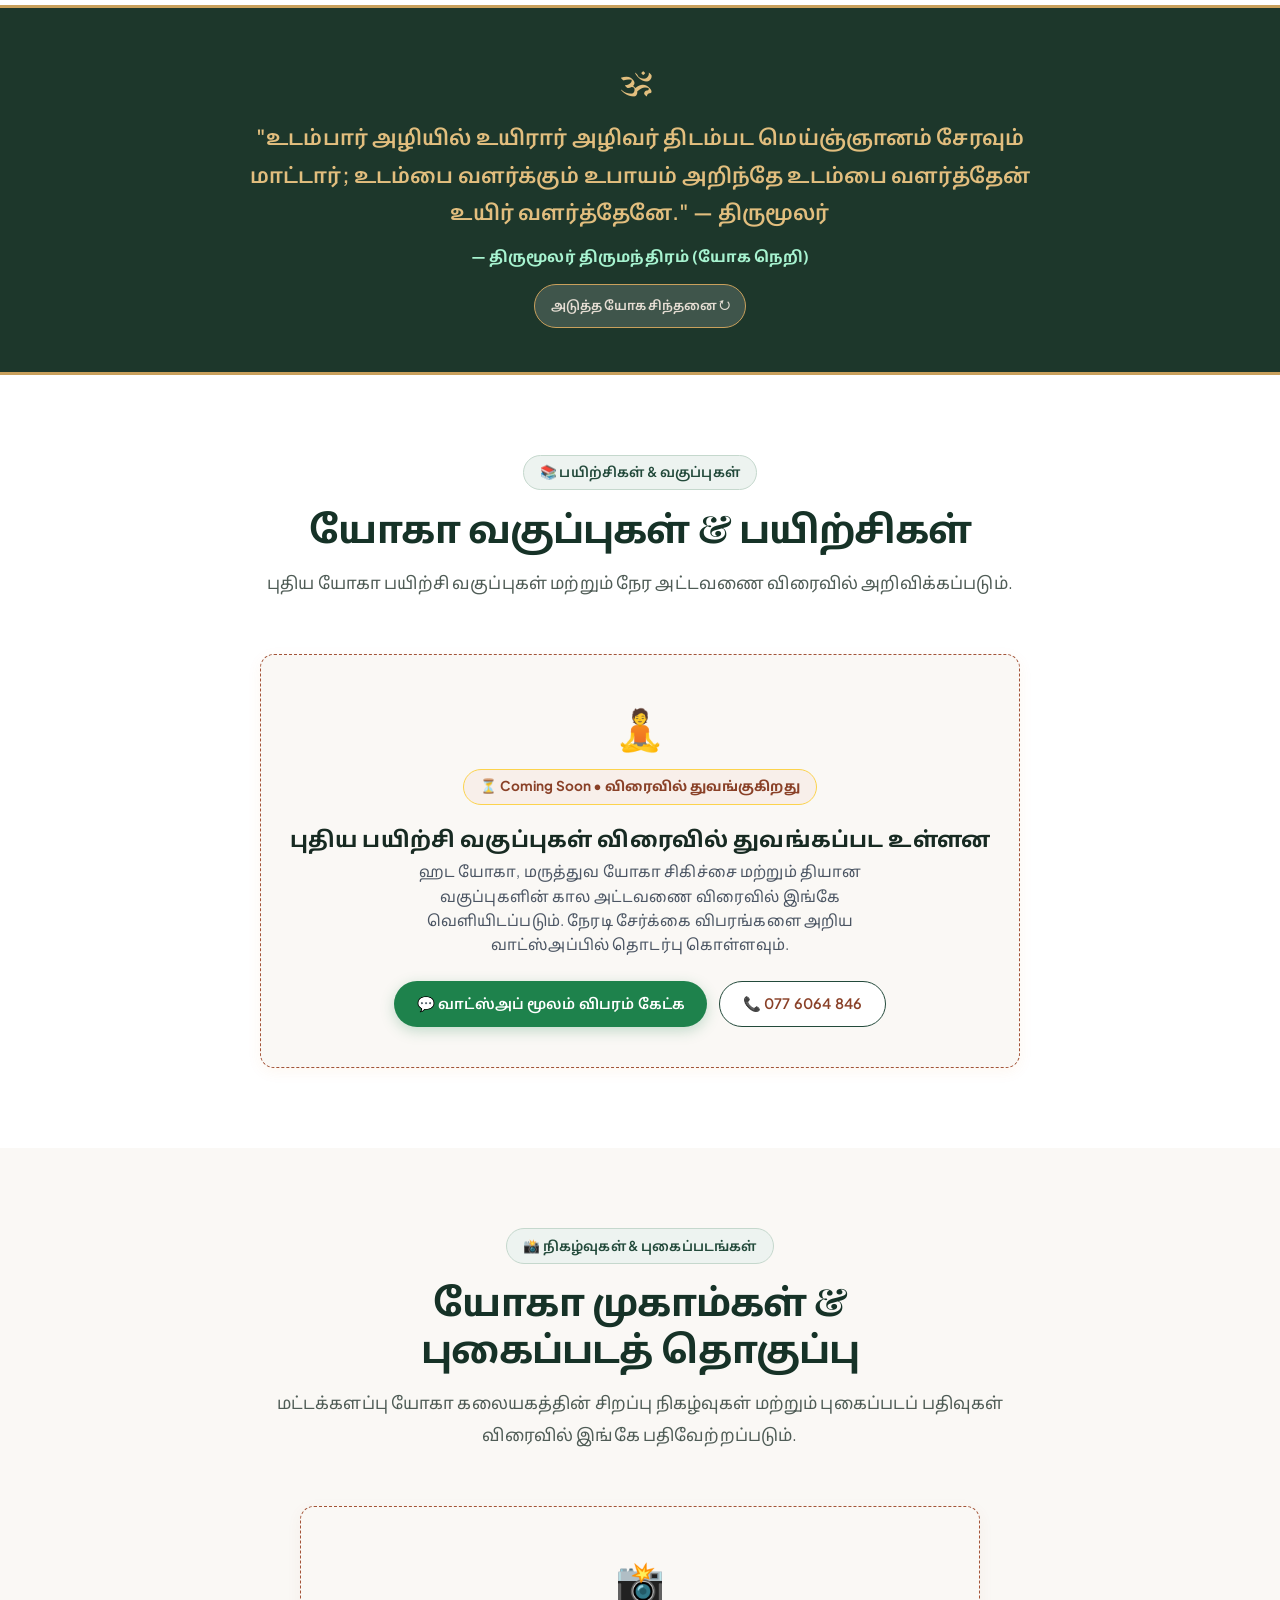
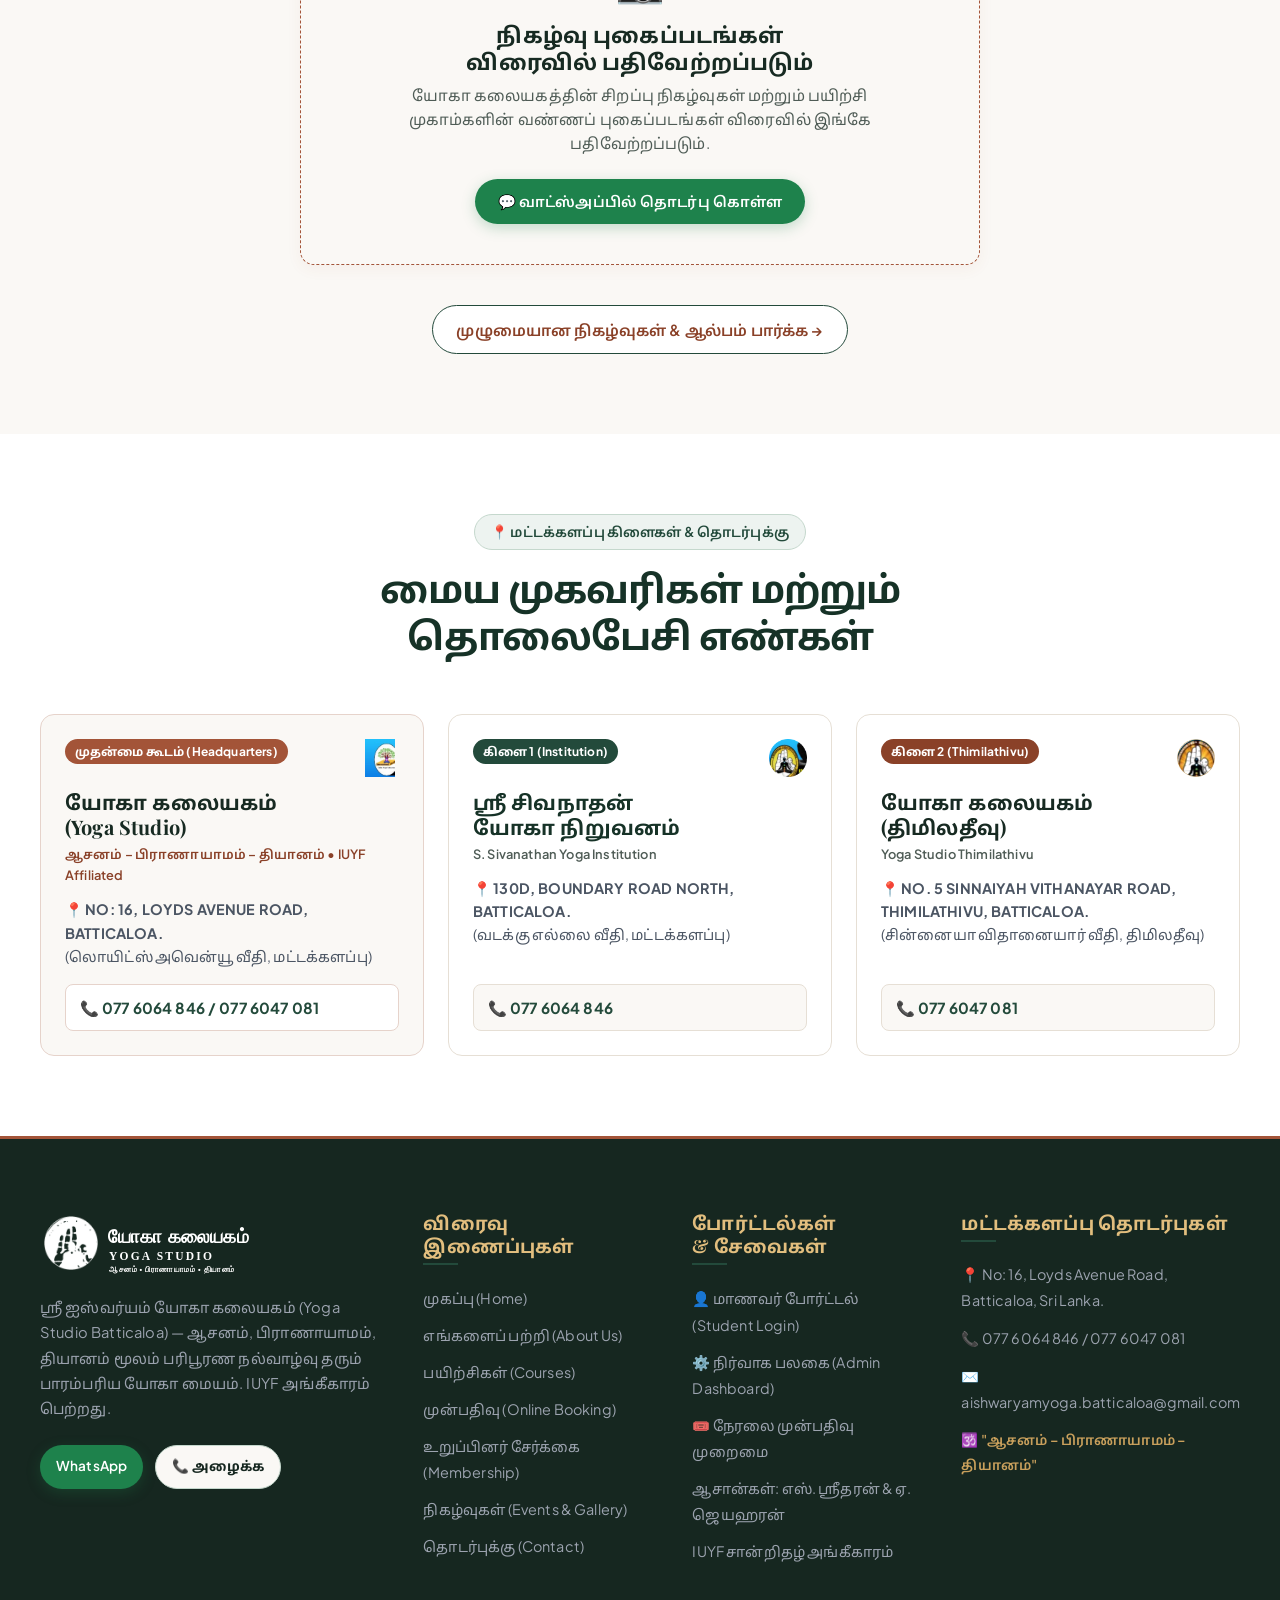
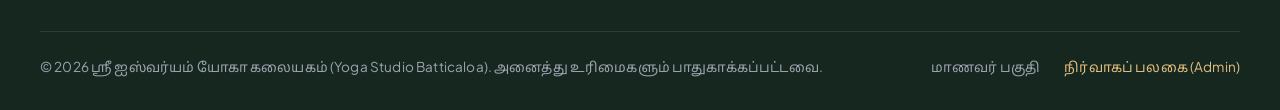
==== commit f8085d13: "Completely remove active red underline and color disparity on tabs: all tabs permanently dark green," ====
--- a/index.html
+++ b/index.html
@@ -91,7 +91,7 @@
   }
   </script>
 
-  <link rel="stylesheet" href="assets/css/style.css?v=12">
+  <link rel="stylesheet" href="assets/css/style.css?v=14">
   <script>
     (function() {
       function cleanPermanentNav() {
@@ -122,13 +122,13 @@
         </div>
       </a>
 
-      <!-- Navigation: Permanent 5 Tabs -->
+      <!-- Navigation: Permanent 5 Tabs (Identical across all pages) -->
       <nav>
         <ul class="nav-menu">
           <li><a href="index.html" class="nav-link" data-ta="முகப்பு" data-en="Home" data-si="මුල් පිටුව">முகப்பு</a></li>
           <li><a href="about.html" class="nav-link" data-ta="எங்களைப் பற்றி" data-en="About Us" data-si="අප ගැන">எங்களைப் பற்றி</a></li>
           <li><a href="membership.html" class="nav-link" data-ta="உறுப்பினர் சேர்க்கை" data-en="Membership" data-si="සාමාජිකත්වය">உறுப்பினர் சேர்க்கை</a></li>
-          <li><a href="events.html" class="nav-link" data-ta="நிகழ்வுகள்" data-en="Events & Gallery" data-si="සිදුවීම් மற்றும் ඡායාරූප">நிகழ்வுகள்</a></li>
+          <li><a href="events.html" class="nav-link" data-ta="நிகழ்வுகள்" data-en="Events & Gallery" data-si="සිදුවීම් සහ ඡායාරූප">நிகழ்வுகள்</a></li>
           <li><a href="contact.html" class="nav-link" data-ta="தொடர்புக்கு" data-en="Contact" data-si="අප அමதන්න">தொடர்புக்கு</a></li>
         </ul>
       </nav>
@@ -532,10 +532,10 @@
   </div>
 
   <!-- Scripts -->
-  <script src="assets/js/main.js?v=12"></script>
+  <script src="assets/js/main.js?v=14"></script>
   <script src="assets/js/supabase-config.js"></script>
   <script src="assets/js/cloud-db.js"></script>
   <script src="assets/js/gallery.js"></script>
-  <script src="assets/js/pwa.js?v=12"></script>
+  <script src="assets/js/pwa.js?v=14"></script>
 </body>
 </html>
--- a/assets/css/style.css
+++ b/assets/css/style.css
@@ -218,11 +218,9 @@
   padding: 0.25rem 0;
 }
 
-.nav-link:hover, .nav-link.active {
-  color: var(--secondary);
-}
-
-.nav-link.active::after { display: none !important; }
+.nav-link:hover, .nav-link.active { color: #163227 !important; text-decoration: none !important; }
+
+.nav-link.active::after, .nav-link::after { display: none !important; content: none !important; }
 
 .nav-actions {
   display: flex;
@@ -1312,7 +1310,7 @@
   }
 }
 
-@media (max-width: 1080px) {
+@media (max-width: 1180px) {
   .nav-menu {
     display: none;
     position: absolute;
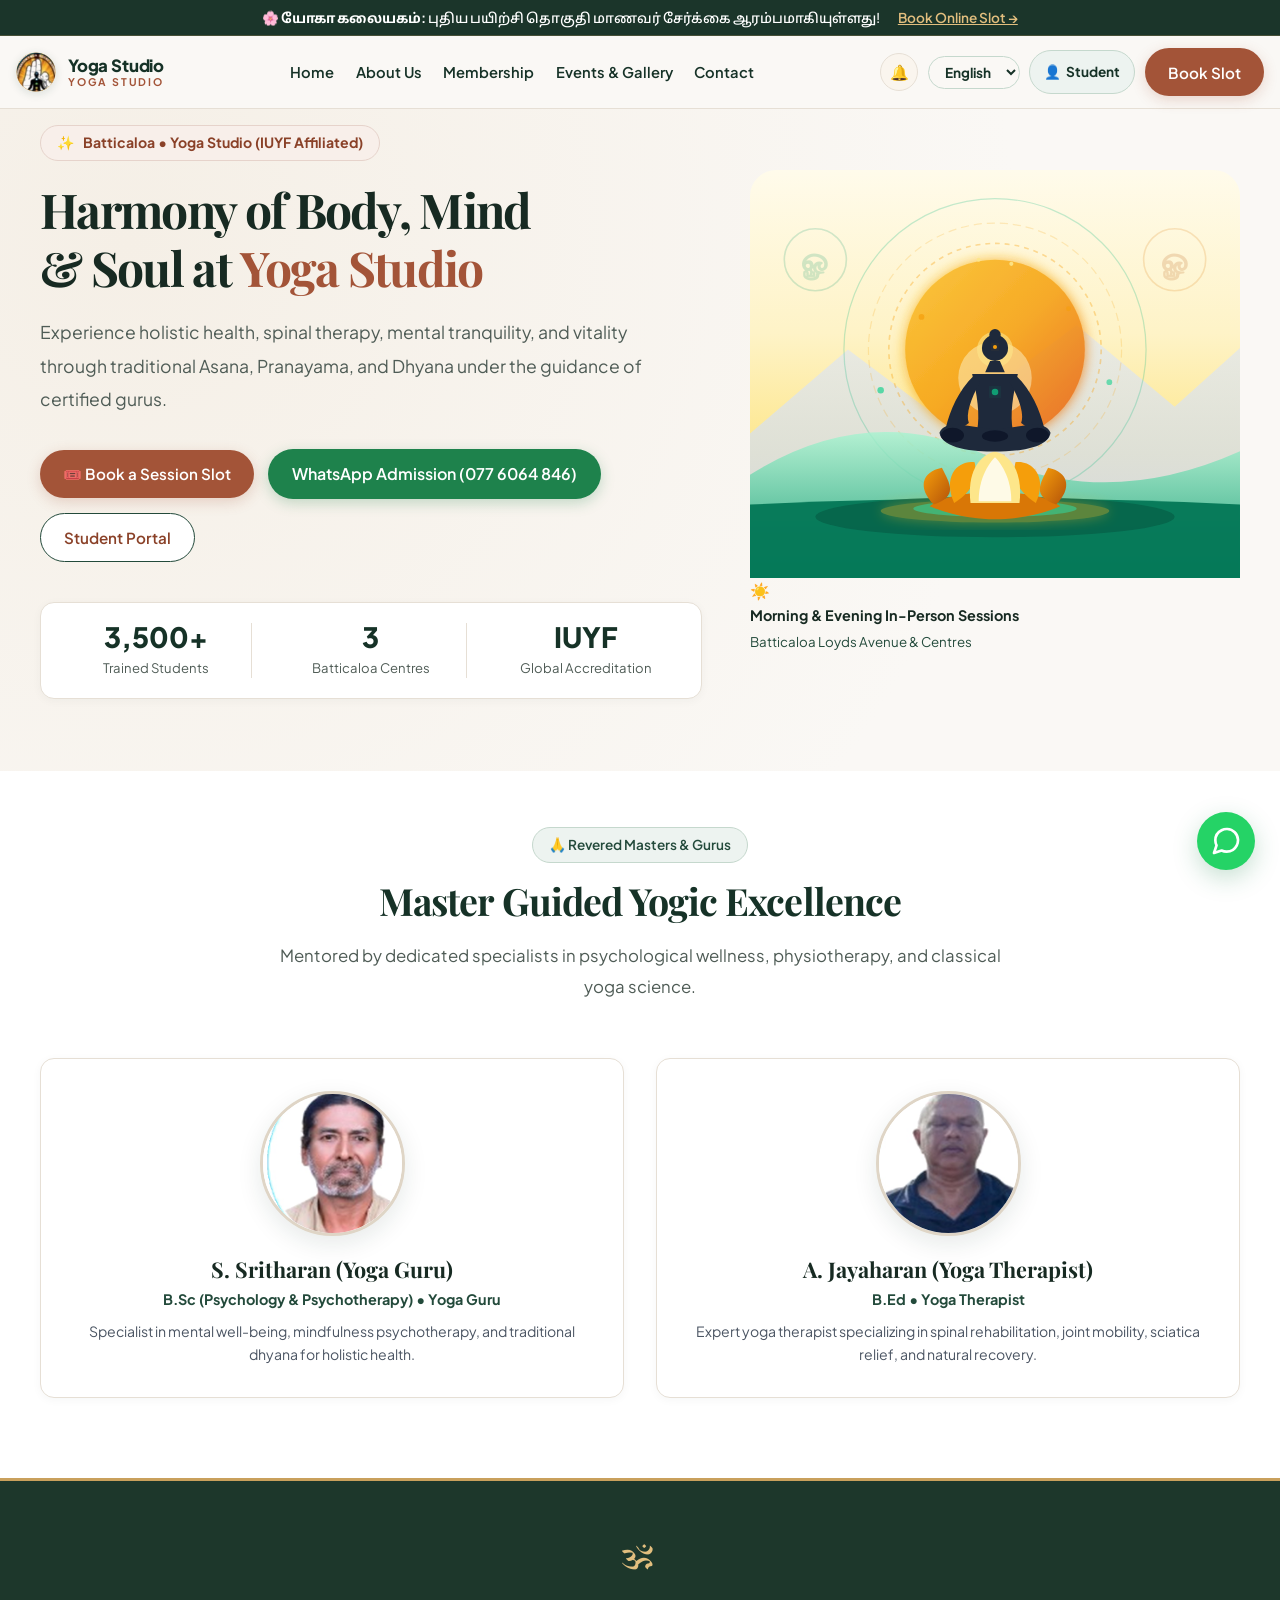
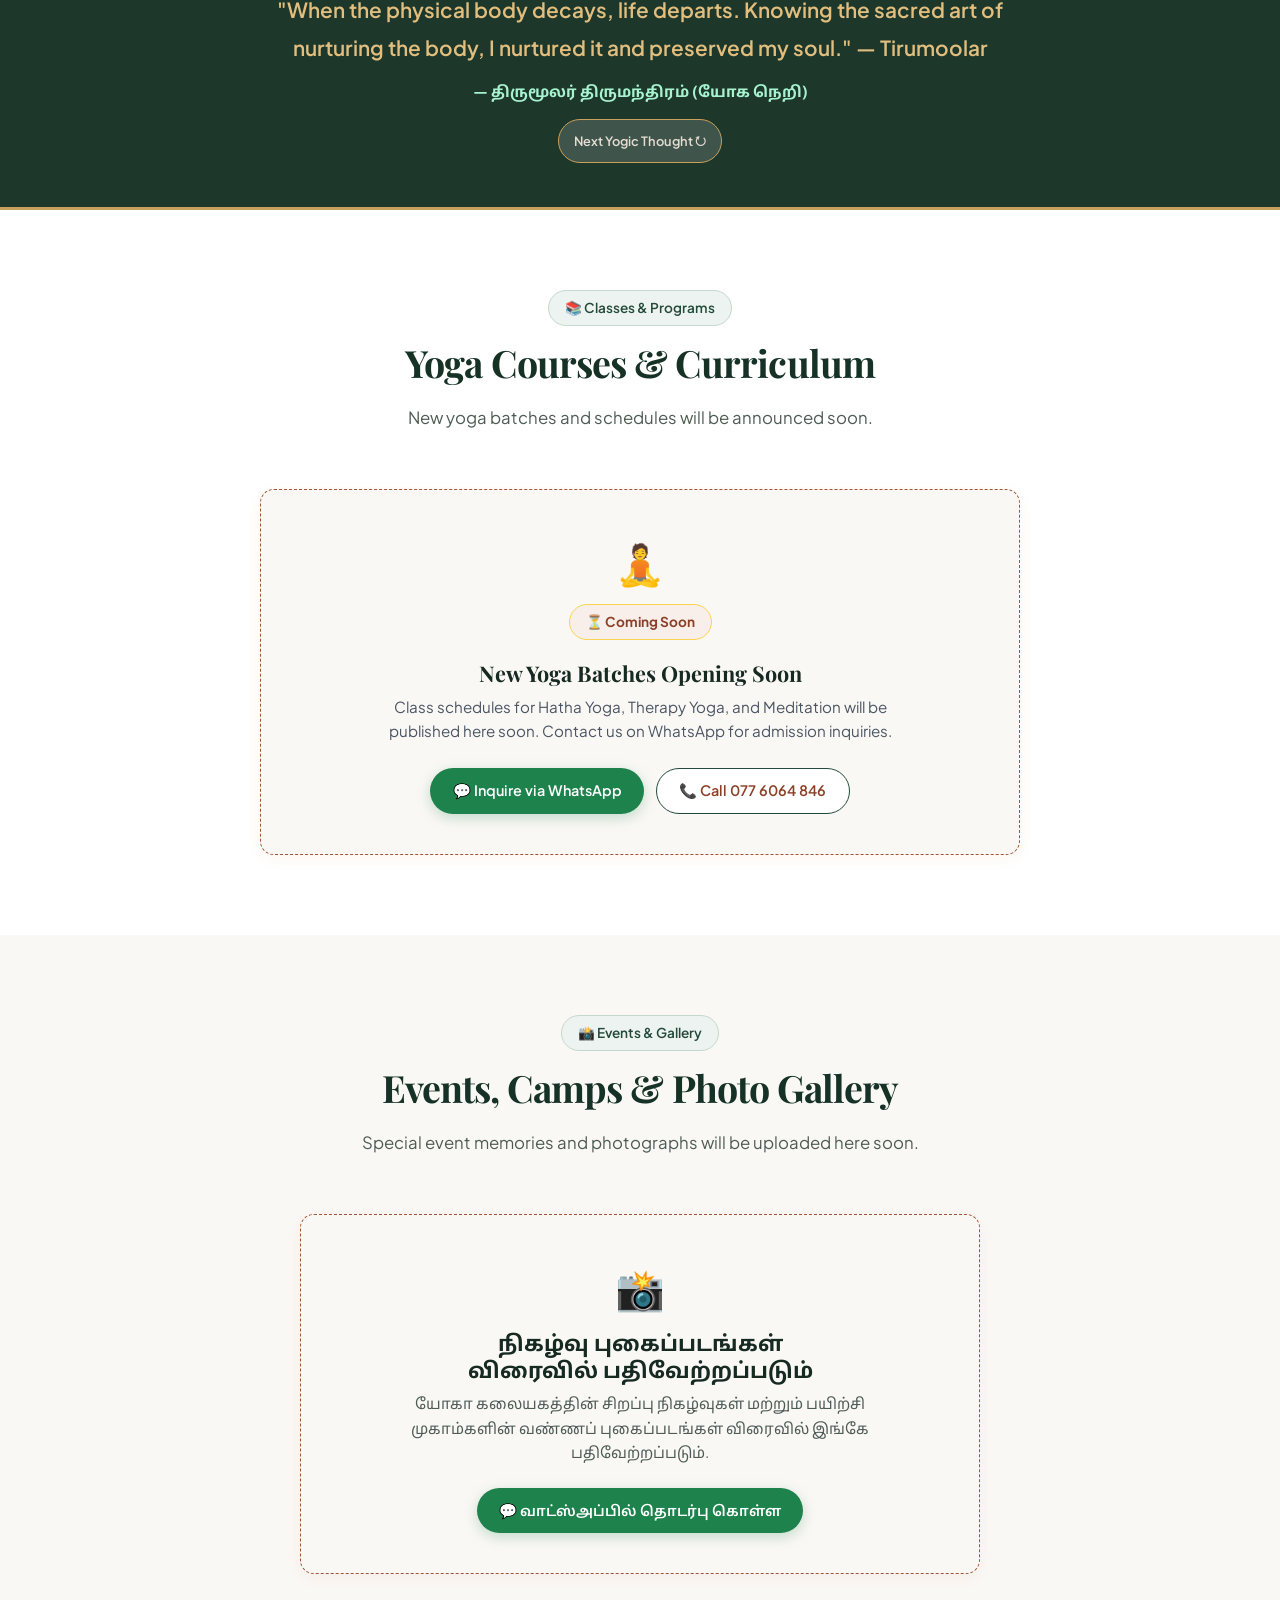
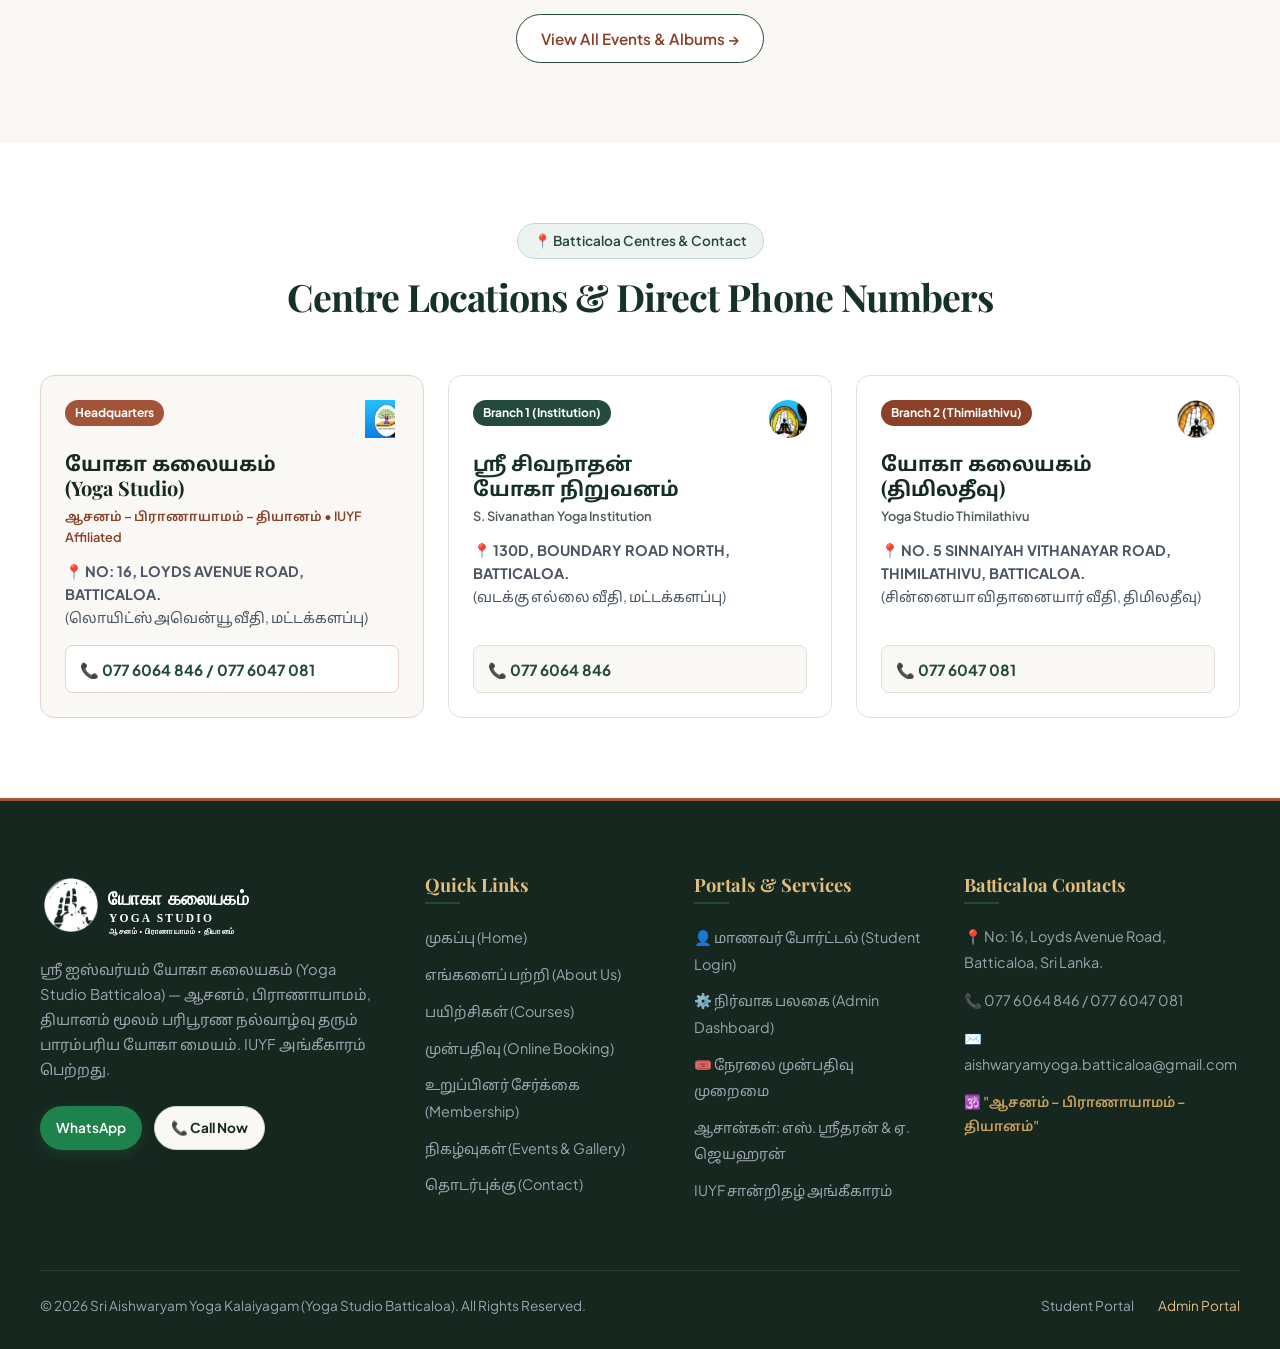
==== commit 029fb958: "Translate hero heading and all page elements to English with trilingual data attributes and set defa" ====
--- a/index.html
+++ b/index.html
@@ -149,12 +149,12 @@
 
         <!-- Student Portal Quick Link -->
         <a href="student-portal.html" class="btn-student-nav">
-          <span>👤</span> <span data-ta="மாணவர்" data-en="Student" data-si="ශිෂ්‍ය">மாணவர்</span>
+          <span>👤</span> <span data-ta="மாணவர்" data-en="Student" data-si="ශිෂ්‍ය">Student</span>
         </a>
 
         <!-- Primary CTA Button -->
         <a href="booking.html" class="btn-primary nav-booking-cta" data-ta="முன்பதிவு" data-en="Book Slot" data-si="වෙන්කරන්න">
-          முன்பதிவு
+          Book Slot
         </a>
 
         <!-- Mobile Hamburger Toggle -->
@@ -170,16 +170,19 @@
         <div class="hero-welcome-tag">
           <span>✨</span>
           <span data-ta="மட்டக்களப்பு • யோகா கலையகம் (IUYF அங்கீகாரம்)" data-en="Batticaloa • Yoga Studio (IUYF Affiliated)" data-si="මඩකලපුව • යෝග කලායතනය (IUYF අනුබද්ධිතයි)">
-            மட்டக்களப்பு • யோகா கலையகம் (IUYF அங்கீகாரம்)
+            Batticaloa • Yoga Studio (IUYF Affiliated)
           </span>
         </div>
         
-        <h1 class="hero-heading">
-          உடலும் உள்ளமும் ஒருங்கே மலரும் <span class="highlight">யோகா கலையகம்</span>
+        <h1 class="hero-heading" data-lang-key="heroHeading"
+          data-ta="உடலும் உள்ளமும் ஒருங்கே மலரும் <span class=&quot;highlight&quot;>யோகா கலையகம்</span>"
+          data-en="Harmony of Body, Mind &amp; Soul at <span class=&quot;highlight&quot;>Yoga Studio</span>"
+          data-si="කය හා මනස එකමුතු වන <span class=&quot;highlight&quot;>යෝගා කලායගම්</span>">
+          Harmony of Body, Mind &amp; Soul at <span class="highlight">Yoga Studio</span>
         </h1>
 
         <p class="hero-subtext" data-ta="ஆசனம் – பிராணாயாமம் – தியானம் மூலம் பரிபூரண நல்வாழ்வு, நீரிழிவு, தண்டுவட வலி நிவாரணம் மற்றும் மன அமைதியை உறுதி செய்யும் மட்டக்களப்பின் முதன்மை யோகா தலம்." data-en="Experience holistic health, spinal therapy, mental tranquility, and vitality through traditional Asana, Pranayama, and Dhyana under the guidance of certified gurus." data-si="ආසන - ප්‍රාණායාම - ධ්‍යාන තුළින් පරිපූර්ණ සෞඛ්‍යය, කොඳු ඇට පෙළේ සුවය සහ මානසික සැනසීම ලබාදෙන මඩකලපුවේ ප්‍රමුඛතම යෝග කේන්ද්‍රය.">
-          ஆசனம் – பிராணாயாமம் – தியானம் மூலம் பரிபூரண நல்வாழ்வு, நீரிழிவு, தண்டுவட வலி நிவாரணம் மற்றும் மன அமைதியை உறுதி செய்யும் மட்டக்களப்பின் முதன்மை யோகா தலம்.
+          Experience holistic health, spinal therapy, mental tranquility, and vitality through traditional Asana, Pranayama, and Dhyana under the guidance of certified gurus.
         </p>
 
         <div class="hero-cta-group">
@@ -198,15 +201,15 @@
         <div class="hero-stats-strip">
           <div class="stat-item">
             <div class="stat-num">3,500+</div>
-            <div class="stat-label" data-ta="பயிற்சி பெற்ற மாணவர்கள்" data-en="Trained Students" data-si="පුහුණු වූ සිසුන්">பயிற்சி பெற்ற மாணவர்கள்</div>
+            <div class="stat-label" data-ta="பயிற்சி பெற்ற மாணவர்கள்" data-en="Trained Students" data-si="පුහුණු වූ සිසුන්">Trained Students</div>
           </div>
           <div class="stat-item">
             <div class="stat-num">3</div>
-            <div class="stat-label" data-ta="மட்டக்களப்பு கிளைகள்" data-en="Batticaloa Centres" data-si="මඩකලපුවේ මධ්‍යස්ථාන">மட்டக்களப்பு கிளைகள்</div>
+            <div class="stat-label" data-ta="மட்டக்களப்பு கிளைகள்" data-en="Batticaloa Centres" data-si="මඩකලපුවේ මධ්‍යස්ථාන">Batticaloa Centres</div>
           </div>
           <div class="stat-item">
             <div class="stat-num">IUYF</div>
-            <div class="stat-label" data-ta="சர்வதேச அங்கீகாரம்" data-en="Global Accreditation" data-si="ජාත්‍යන්තර අනුබද්ධතාව">சர்வதேச அங்கீகாரம்</div>
+            <div class="stat-label" data-ta="சர்வதேச அங்கீகாரம்" data-en="Global Accreditation" data-si="ජාත්‍යන්තර අනුබද්ධතාව">Global Accreditation</div>
           </div>
         </div>
       </div>
@@ -217,8 +220,18 @@
         <div class="hero-floating-pill">
           <div class="pill-icon">☀️</div>
           <div>
-            <strong style="display:block; font-size:0.9rem; color: #172A22;">காலை & மாலை நேரடி வகுப்புகள்</strong>
-            <small style="color: #234A3B;">மட்டக்களப்பு லொயிட்ஸ் அவென்யூ & கிளைகள்</small>
+            <strong style="display:block; font-size:0.9rem; color: #172A22;"
+              data-ta="காலை &amp; மாலை நேரடி வகுப்புகள்"
+              data-en="Morning &amp; Evening In-Person Sessions"
+              data-si="උදෑසන සහ සවස පන්ති">
+              Morning &amp; Evening In-Person Sessions
+            </strong>
+            <small style="color: #234A3B;"
+              data-ta="மட்டக்களப்பு லொயிட்ஸ் அவென்யூ &amp; கிளைகள்"
+              data-en="Batticaloa Loyds Avenue &amp; Centres"
+              data-si="මඩකලපුව ලොයිඩ්ස් මාවත සහ ශාඛා">
+              Batticaloa Loyds Avenue &amp; Centres
+            </small>
           </div>
         </div>
       </div>
@@ -240,8 +253,8 @@
         <!-- Guru 1: S. Sritharan -->
         <div class="guru-profile-card">
           <img src="assets/images/sritharan.jpg?v=2" alt="S. Sritharan Yoga Guru" class="guru-avatar-circle" onerror="this.src='assets/images/guru.svg'">
-          <h3 class="guru-name">எஸ். ஸ்ரீதரன் (S. Sritharan)</h3>
-          <div class="guru-deg">B.Sc (Psychology &amp; Psychotherapy) • யோகா குரு</div>
+          <h3 class="guru-name" data-ta="எஸ். ஸ்ரீதரன் (S. Sritharan)" data-en="S. Sritharan (Yoga Guru)" data-si="එස්. ශ්‍රීධරන් (යෝග ගුරු)">S. Sritharan (Yoga Guru)</h3>
+          <div class="guru-deg" data-ta="B.Sc (Psychology &amp; Psychotherapy) • யோகா குரு" data-en="B.Sc (Psychology &amp; Psychotherapy) • Yoga Guru" data-si="B.Sc (මනෝවිද්‍යා) • යෝග ගුරු">B.Sc (Psychology &amp; Psychotherapy) • Yoga Guru</div>
           <p class="guru-bio" data-ta="உளவியல் ரீதியான மன அழுத்தம், பதற்றம், தூக்கமின்மை மற்றும் உளவியல் குறைபாடுகளை யோக தியான நெறிமுறைகள் மூலம் வெற்றிகரமாக தீர்த்து வைக்கும் வழிகாட்டி." data-en="Specialist in mental well-being, mindfulness psychotherapy, and traditional dhyana for holistic health." data-si="මානසික ආතතිය සහ සිතේ සැනසීම සඳහා යෝග ධ්‍යාන උපදේශක.">
             உளவியல் ரீதியான மன அழுத்தம், பதற்றம், தூக்கமின்மை மற்றும் உளவியல் குறைபாடுகளை யோக தியான நெறிமுறைகள் மூலம் வெற்றிகரமாக தீர்த்து வைக்கும் வழிகாட்டி.
           </p>
@@ -250,8 +263,8 @@
         <!-- Guru 2: A. Jayaharan -->
         <div class="guru-profile-card">
           <img src="assets/images/jayaharan.jpg?v=2" alt="A. Jayaharan Yoga Therapist" class="guru-avatar-circle" onerror="this.src='assets/images/guru.svg'">
-          <h3 class="guru-name">ஏ. ஜெயஹரன் (A. Jayaharan)</h3>
-          <div class="guru-deg">B.Ed • யோகா சிகிச்சை நிபுணர் (Yoga Therapist)</div>
+          <h3 class="guru-name" data-ta="ஏ. ஜெயஹரன் (A. Jayaharan)" data-en="A. Jayaharan (Yoga Therapist)" data-si="ඒ. ජයහරන් (යෝග චිකිත්සක)">A. Jayaharan (Yoga Therapist)</h3>
+          <div class="guru-deg" data-ta="B.Ed • யோகா சிகிச்சை நிபுணர் (Yoga Therapist)" data-en="B.Ed • Yoga Therapist" data-si="B.Ed • යෝග චිකිත්සක">B.Ed • Yoga Therapist</div>
           <p class="guru-bio" data-ta="தண்டுவட சவ்வு விலகல் (Disc Bulge), கழுத்து மற்றும் மூட்டு வலிகள், நீரிழிவு, ஆஸ்துமா போன்ற நோய்களுக்கு அறுவை சிகிச்சையற்ற உடலியக்க யோக சிகிச்சை வழங்குவதில் வல்லுநர்." data-en="Expert yoga therapist specializing in spinal rehabilitation, joint mobility, sciatica relief, and natural recovery." data-si="කොඳු ඇට පෙළේ වේදනා, සන්ධි වේදනා සහ ශාරීරික රෝග සඳහා යෝග චිකිත්සක විශේෂඥ.">
             தண்டுவட சவ்வு விலகல் (Disc Bulge), கழுத்து மற்றும் மூட்டு வலிகள், நீரிழிவு, ஆஸ்துமா போன்ற நோய்களுக்கு அறுவை சிகிச்சையற்ற உடலியக்க யோக சிகிச்சை வழங்குவதில் வல்லுநர்.
           </p>
@@ -272,8 +285,9 @@
         — திருமூலர் திருமந்திரம் (யோக நெறி)
       </div>
       <div style="margin-top: 1rem;">
-        <button id="refreshQuoteBtn" class="btn-secondary" style="padding: 0.35rem 0.95rem; font-size: 0.8rem; background: rgba(255,255,255,0.15); color: #E5DDD3; border-color: #C9A05C;">
-          அடுத்த யோக சிந்தனை ↻
+        <button id="refreshQuoteBtn" class="btn-secondary" style="padding: 0.35rem 0.95rem; font-size: 0.8rem; background: rgba(255,255,255,0.15); color: #E5DDD3; border-color: #C9A05C;"
+          data-ta="அடுத்த யோக சிந்தனை ↻" data-en="Next Yogic Thought ↻" data-si="ඊළඟ යෝග චින්තනය ↻">
+          Next Yogic Thought ↻
         </button>
       </div>
     </div>
@@ -283,7 +297,7 @@
   <section class="section" id="courses" style="background: #FFFFFF;">
     <div class="container" style="max-width: 800px;">
       <div class="section-title-wrap">
-        <div class="sub-badge">📚 பயிற்சிகள் &amp; வகுப்புகள்</div>
+        <div class="sub-badge" data-ta="📚 பயிற்சிகள் &amp; வகுப்புகள்" data-en="📚 Classes &amp; Programs" data-si="📚 යෝග පාඨමාලා">📚 Classes &amp; Programs</div>
         <h2 class="section-title" data-ta="யோகா வகுப்புகள் &amp; பயிற்சிகள்" data-en="Yoga Courses &amp; Curriculum" data-si="යෝග පාඨමාලා">
           யோகா வகுப்புகள் &amp; பயிற்சிகள்
         </h2>
@@ -305,10 +319,10 @@
         </p>
         <div style="display: flex; gap: 0.75rem; justify-content: center; flex-wrap: wrap;">
           <a href="https://wa.me/94776064846?text=வணக்கம்,%20யோகா%20வகுப்புகள்%20பற்றி%20அறிய%20விரும்புகிறேன்." target="_blank" class="btn-whatsapp" style="padding: 0.65rem 1.4rem; font-size: 0.9rem; border-radius: 999px;">
-            💬 வாட்ஸ்அப் மூலம் விபரம் கேட்க
+            💬 Inquire via WhatsApp
           </a>
           <a href="tel:+94776064846" class="btn-secondary" style="padding: 0.65rem 1.4rem; font-size: 0.9rem; border-radius: 999px;">
-            📞 077 6064 846
+            📞 Call 077 6064 846
           </a>
         </div>
       </div>
@@ -319,7 +333,7 @@
   <section class="section" id="events" style="background: #FAF8F5;">
     <div class="container">
       <div class="section-title-wrap">
-        <div class="sub-badge">📸 நிகழ்வுகள் & புகைப்படங்கள்</div>
+        <div class="sub-badge" data-ta="📸 நிகழ்வுகள் &amp; புகைப்படங்கள்" data-en="📸 Events &amp; Gallery" data-si="📸 සිදුවීම් සහ ඡායාරූප">📸 Events &amp; Gallery</div>
         <h2 class="section-title" data-ta="யோகா முகாம்கள் & புகைப்படத் தொகுப்பு" data-en="Events, Camps & Photo Gallery" data-si="සිදුවීම් සහ ඡායාරූප එකතුව">
           யோகா முகாம்கள் & புகைப்படத் தொகுப்பு
         </h2>
@@ -343,8 +357,8 @@
       <button id="lightboxClose" class="lightbox-close">✕</button>
       <img id="lightboxImg" src="" alt="Gallery Image" style="width: 100%; max-height: 520px; object-fit: contain; background: #0F172A;">
       <div style="padding: 1.5rem; background: #FFFFFF;">
-        <h3 id="lightboxTitle" style="font-size: 1.25rem; color: #172A22; margin-bottom: 0.35rem;">நிகழ்வு தலைப்பு</h3>
-        <p id="lightboxMeta" style="font-size: 0.9rem; color: #234A3B;">விபரம் மற்றும் இடம்</p>
+        <h3 id="lightboxTitle" style="font-size: 1.25rem; color: #172A22; margin-bottom: 0.35rem;" data-ta="நிகழ்வு தலைப்பு" data-en="Event Title" data-si="සිදුවීම් මාතෘකාව">Event Title</h3>
+        <p id="lightboxMeta" style="font-size: 0.9rem; color: #234A3B;" data-ta="விபரம் மற்றும் இடம்" data-en="Details &amp; Venue" data-si="විස්තර සහ ස්ථානය">Details &amp; Venue</p>
       </div>
     </div>
   </div>
@@ -353,8 +367,8 @@
   <section class="section" id="contact" style="background: #FFFFFF;">
     <div class="container">
       <div class="section-title-wrap">
-        <div class="sub-badge">📍 மட்டக்களப்பு கிளைகள் & தொடர்புக்கு</div>
-        <h2 class="section-title">மைய முகவரிகள் மற்றும் தொலைபேசி எண்கள்</h2>
+        <div class="sub-badge" data-ta="📍 மட்டக்களப்பு கிளைகள் &amp; தொடர்புக்கு" data-en="📍 Batticaloa Centres &amp; Contact" data-si="📍 මඩකලපුව ශාඛා සහ සම්බන්ධතා">📍 Batticaloa Centres &amp; Contact</div>
+        <h2 class="section-title" data-ta="மைய முகவரிகள் மற்றும் தொலைபேசி எண்கள்" data-en="Centre Locations &amp; Direct Phone Numbers" data-si="මධ්‍යස්ථාන ස්ථාන සහ දුරකථන අංක">Centre Locations &amp; Direct Phone Numbers</h2>
       </div>
 
       <div style="display: grid; grid-template-columns: repeat(auto-fit, minmax(290px, 1fr)); gap: 1.5rem;">
@@ -362,7 +376,7 @@
         <div style="background: #FAF8F5; border: 1.5px solid #E6D3CB; border-radius: var(--radius-md); padding: 1.5rem; position: relative; display: flex; flex-direction: column; justify-content: space-between;">
           <div>
             <div style="display: flex; justify-content: space-between; align-items: flex-start; margin-bottom: 0.75rem;">
-              <span style="background: #A35438; color:#FFF; font-size: 0.75rem; font-weight: 700; padding: 3px 10px; border-radius: 999px;">முதன்மை கூடம் (Headquarters)</span>
+              <span style="background: #A35438; color:#FFF; font-size: 0.75rem; font-weight: 700; padding: 3px 10px; border-radius: 999px;" data-ta="முதன்மை கூடம் (Headquarters)" data-en="Headquarters" data-si="ප්‍රධාන මධ්‍යස්ථානය">Headquarters</span>
               <img src="assets/images/iuyf_logo.png" alt="IUYF" style="width: 38px; height: 38px; object-fit: contain;">
             </div>
             <h3 style="font-size: 1.25rem; color: #172A22; margin: 0 0 0.35rem 0;">யோகா கலையகம் (Yoga Studio)</h3>
@@ -381,7 +395,7 @@
         <div style="background: #FFFFFF; border: 1.5px solid #E6DFD5; border-radius: var(--radius-md); padding: 1.5rem; position: relative; display: flex; flex-direction: column; justify-content: space-between;">
           <div>
             <div style="display: flex; justify-content: space-between; align-items: flex-start; margin-bottom: 0.75rem;">
-              <span style="background: #234A3B; color:#FFF; font-size: 0.75rem; font-weight: 700; padding: 3px 10px; border-radius: 999px;">கிளை 1 (Institution)</span>
+              <span style="background: #234A3B; color:#FFF; font-size: 0.75rem; font-weight: 700; padding: 3px 10px; border-radius: 999px;" data-ta="கிளை 1 (Institution)" data-en="Branch 1 (Institution)" data-si="ශාඛාව 1">Branch 1 (Institution)</span>
               <img src="assets/images/logo_institution.png" alt="Sivanathan Yoga Institution" style="width: 38px; height: 38px; object-fit: contain;">
             </div>
             <h3 style="font-size: 1.25rem; color: #163227; margin: 0 0 0.35rem 0;">ஸ்ரீ சிவநாதன் யோகா நிறுவனம்</h3>
@@ -400,7 +414,7 @@
         <div style="background: #FFFFFF; border: 1.5px solid #E6DFD5; border-radius: var(--radius-md); padding: 1.5rem; position: relative; display: flex; flex-direction: column; justify-content: space-between;">
           <div>
             <div style="display: flex; justify-content: space-between; align-items: flex-start; margin-bottom: 0.75rem;">
-              <span style="background: #8A4128; color:#FFF; font-size: 0.75rem; font-weight: 700; padding: 3px 10px; border-radius: 999px;">கிளை 2 (Thimilathivu)</span>
+              <span style="background: #8A4128; color:#FFF; font-size: 0.75rem; font-weight: 700; padding: 3px 10px; border-radius: 999px;" data-ta="கிளை 2 (Thimilathivu)" data-en="Branch 2 (Thimilathivu)" data-si="ශාඛාව 2">Branch 2 (Thimilathivu)</span>
               <img src="assets/images/logo_kalaiyagam.png" alt="Yoga Kalaiyagam" style="width: 38px; height: 38px; object-fit: contain;">
             </div>
             <h3 style="font-size: 1.25rem; color: #172A22; margin: 0 0 0.35rem 0;">யோகா கலையகம் (திமிலதீவு)</h3>
@@ -431,12 +445,12 @@
           </p>
           <div style="display: flex; gap: 0.75rem;">
             <a href="https://wa.me/94776064846" class="btn-whatsapp" style="padding: 0.4rem 1rem; font-size: 0.85rem;">WhatsApp</a>
-            <a href="tel:+94776064846" style="display: inline-flex; align-items: center; justify-content: center; gap: 0.35rem; padding: 0.4rem 1rem; font-size: 0.85rem; font-weight: 700; background: #FAF8F5; color: #162720; border: 1.5px solid #C5D8CD; border-radius: 999px; text-decoration: none; transition: all 0.16s ease;">📞 அழைக்க</a>
+            <a href="tel:+94776064846" style="display: inline-flex; align-items: center; justify-content: center; gap: 0.35rem; padding: 0.4rem 1rem; font-size: 0.85rem; font-weight: 700; background: #FAF8F5; color: #162720; border: 1.5px solid #C5D8CD; border-radius: 999px; text-decoration: none; transition: all 0.16s ease;" data-ta="📞 அழைக்க" data-en="📞 Call Now" data-si="📞 අමතන්න">📞 Call Now</a>
           </div>
         </div>
 
         <div>
-          <h4 class="footer-col-title">விரைவு இணைப்புகள்</h4>
+          <h4 class="footer-col-title" data-ta="விரைவு இணைப்புகள்" data-en="Quick Links" data-si="ඉක්මන් සබැඳි">Quick Links</h4>
           <ul class="footer-links">
             <li><a href="index.html">முகப்பு (Home)</a></li>
             <li><a href="about.html">எங்களைப் பற்றி (About Us)</a></li>
@@ -449,7 +463,7 @@
         </div>
 
         <div>
-          <h4 class="footer-col-title">போர்ட்டல்கள் & சேவைகள்</h4>
+          <h4 class="footer-col-title" data-ta="போர்ட்டல்கள் &amp; சேவைகள்" data-en="Portals &amp; Services" data-si="ද්වාර සහ සේවා">Portals &amp; Services</h4>
           <ul class="footer-links">
             <li><a href="student-portal.html">👤 மாணவர் போர்ட்டல் (Student Login)</a></li>
             <li><a href="admin.html">⚙️ நிர்வாக பலகை (Admin Dashboard)</a></li>
@@ -460,7 +474,7 @@
         </div>
 
         <div>
-          <h4 class="footer-col-title">மட்டக்களப்பு தொடர்புகள்</h4>
+          <h4 class="footer-col-title" data-ta="மட்டக்களப்பு தொடர்புகள்" data-en="Batticaloa Contacts" data-si="මඩකලපුව සම්බන්ධතා">Batticaloa Contacts</h4>
           <p style="font-size: 0.9rem; color: #9CA3AF; margin-bottom: 0.75rem;">
             📍 No: 16, Loyds Avenue Road, Batticaloa, Sri Lanka.
           </p>
@@ -477,12 +491,12 @@
       </div>
 
       <div class="footer-bottom-strip">
-        <div>
-          © 2026 ஸ்ரீ ஐஸ்வர்யம் யோகா கலையகம் (Yoga Studio Batticaloa). அனைத்து உரிமைகளும் பாதுகாக்கப்பட்டவை.
+        <div data-ta="© 2026 ஸ்ரீ ஐஸ்வர்யம் யோகா கலையகம் (Yoga Studio Batticaloa). அனைத்து உரிமைகளும் பாதுகாக்கப்பட்டவை." data-en="© 2026 Sri Aishwaryam Yoga Kalaiyagam (Yoga Studio Batticaloa). All Rights Reserved." data-si="© 2026 ශ්‍රී අයිශ්වර්යම් යෝග කලායතනය. සියලු හිමිකම් ඇවිරිණි.">
+          © 2026 Sri Aishwaryam Yoga Kalaiyagam (Yoga Studio Batticaloa). All Rights Reserved.
         </div>
         <div style="display: flex; gap: 1.5rem;">
-          <a href="student-portal.html" style="color: #9CA3AF;">மாணவர் பகுதி</a>
-          <a href="admin.html" style="color: #E2BE7E;">நிர்வாகப் பலகை (Admin)</a>
+          <a href="student-portal.html" style="color: #9CA3AF;" data-ta="மாணவர் பகுதி" data-en="Student Portal" data-si="ශිෂ්‍ය පිවිසුම">Student Portal</a>
+          <a href="admin.html" style="color: #E2BE7E;" data-ta="நிர்வாகப் பலகை (Admin)" data-en="Admin Portal" data-si="පරිපාලක පිවිසුම">Admin Portal</a>
         </div>
       </div>
     </div>
@@ -501,38 +515,38 @@
       <li class="mobile-app-nav-item">
         <a href="index.html" class="active">
           <span class="icon">🏠</span>
-          <span>முகப்பு</span>
+          <span data-ta="முகப்பு" data-en="Home" data-si="මුල්පිටුව">Home</span>
         </a>
       </li>
       <li class="mobile-app-nav-item">
         <a href="booking.html">
           <span class="icon">🎟️</span>
-          <span>முன்பதிவு</span>
+          <span data-ta="முன்பதிவு" data-en="Book" data-si="වෙන්කරන්න">Book</span>
         </a>
       </li>
       <li class="mobile-app-nav-item">
         <a href="student-portal.html">
           <span class="icon">👤</span>
-          <span>மாணவர்</span>
+          <span data-ta="மாணவர்" data-en="Student" data-si="ශිෂ්‍ය">Student</span>
         </a>
       </li>
       <li class="mobile-app-nav-item">
         <a href="events.html">
           <span class="icon">📸</span>
-          <span>நிகழ்வுகள்</span>
+          <span data-ta="நிகழ்வுகள்" data-en="Events" data-si="සිදුවීම්">Events</span>
         </a>
       </li>
       <li class="mobile-app-nav-item">
         <a href="tel:+94776064846">
           <span class="icon">📞</span>
-          <span>அழைக்க</span>
+          <span data-ta="அழைக்க" data-en="Call" data-si="අමතන්න">Call</span>
         </a>
       </li>
     </ul>
   </div>
 
   <!-- Scripts -->
-  <script src="assets/js/main.js?v=14"></script>
+  <script src="assets/js/main.js?v=15"></script>
   <script src="assets/js/supabase-config.js"></script>
   <script src="assets/js/cloud-db.js"></script>
   <script src="assets/js/gallery.js"></script>
